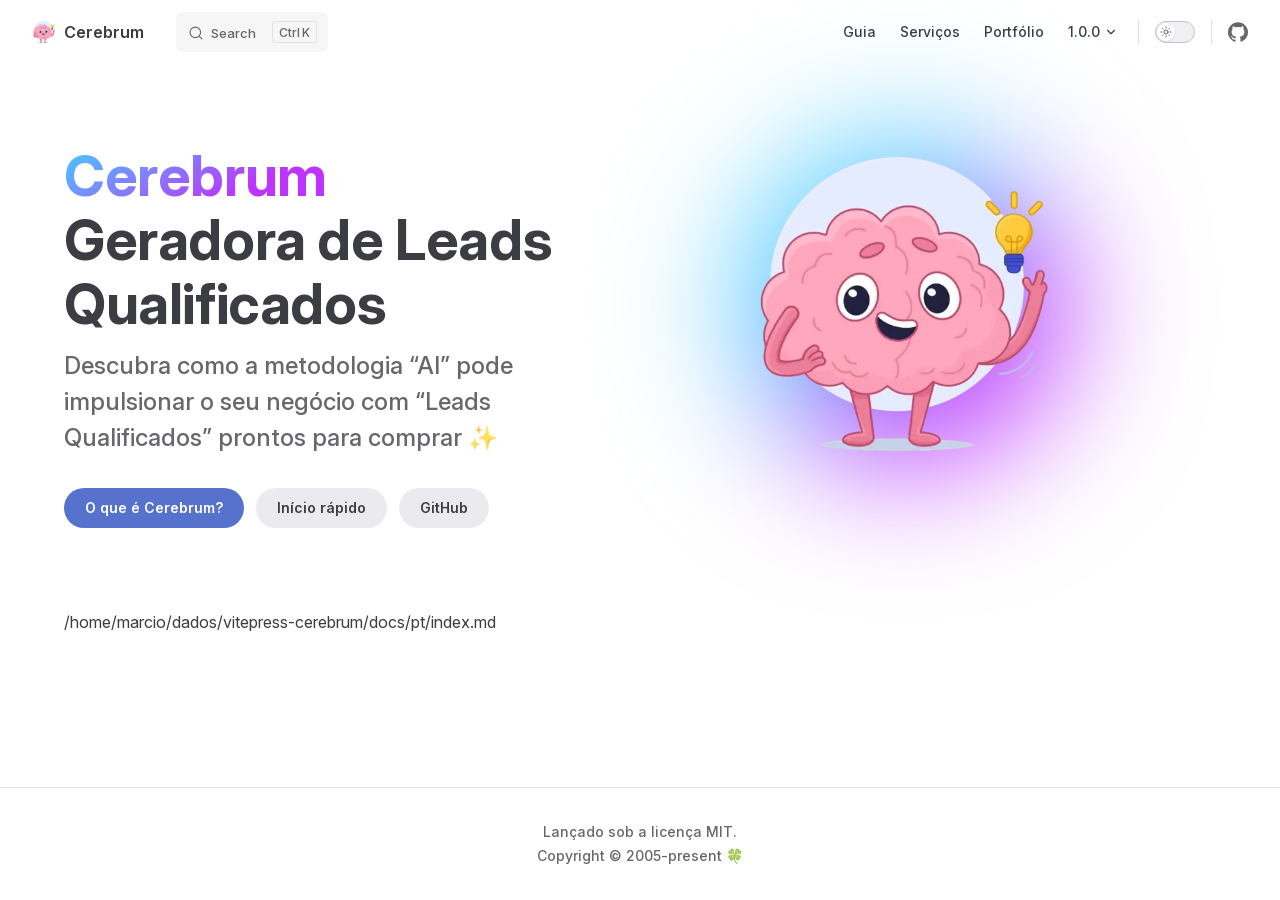
==== index.html @ 4d813483 "Deploying to gh-pages from @ mozgbrasil/vitepress-cerebrum@2b7556d1f983a4f0e392e95cc8321bf211141dba " ====
<!DOCTYPE html>
<html lang="pt-BR" dir="ltr">
  <head>
    <meta charset="utf-8">
    <meta name="viewport" content="width=device-width,initial-scale=1">
    <title>Cerebrum | Geradora de Leads Qualificados</title>
    <meta name="description" content="Descubra como a metodologia “AI” pode impulsionar o seu negócio com “Leads Qualificados” prontos para comprar ✨">
    <meta name="generator" content="VitePress v1.5.0">
    <link rel="preload stylesheet" href="/assets/style.BNK6mDYl.css" as="style">
    <link rel="preload stylesheet" href="/vp-icons.css" as="style">
    <script type="module" src="/assets/chunks/metadata.1e90bc04.js"></script>
    <script type="module" src="/assets/app.VGZ300Ly.js"></script>
    <link rel="preload" href="/assets/inter-roman-latin.Di8DUHzh.woff2" as="font" type="font/woff2" crossorigin="">
    <link rel="modulepreload" href="/assets/chunks/theme.pQyefj8a.js">
    <link rel="modulepreload" href="/assets/chunks/framework.Dz7_3PEu.js">
    <link rel="modulepreload" href="/assets/index.md.B33vQToE.lean.js">
    <link rel="icon" type="image/svg+xml" href="/logo-mini.svg">
    <link rel="icon" type="image/png" href="/logo-mini.png">
    <meta name="theme-color" content="#5f67ee">
    <meta property="og:type" content="website">
    <meta property="og:locale" content="pt_BR">
    <meta property="og:title" content="Mozg | Geradora de Leads Qualificados">
    <meta property="og:site_name" content="Cerebrum">
    <meta property="og:image" content="https://cerebrum.com.br/og.jpg">
    <meta property="og:url" content="https://cerebrum.com.br/">
    <link rel="manifest" href="/manifest.json">
    <script id="register-sw">"serviceWorker"in navigator&&navigator.serviceWorker.register("/service-worker.js").then(r=>{console.log("Service Worker registrado com sucesso:",r)}).catch(r=>{console.error("Falha ao registrar o Service Worker:",r)});</script>
    <script async src="https://www.googletagmanager.com/gtag/js?id=UA-73869264-1"></script>
    <script>window.dataLayer=window.dataLayer||[];function gtag(){dataLayer.push(arguments)}gtag("js",new Date),gtag("config","UA-73869264-1");</script>
    <script id="check-dark-mode">(()=>{const e=localStorage.getItem("vitepress-theme-appearance")||"auto",a=window.matchMedia("(prefers-color-scheme: dark)").matches;(!e||e==="auto"?a:e==="dark")&&document.documentElement.classList.add("dark")})();</script>
    <script id="check-mac-os">document.documentElement.classList.toggle("mac",/Mac|iPhone|iPod|iPad/i.test(navigator.platform));</script>
    <link rel="canonical" href="https://cerebrum.com.br/">
    <script type="application/ld+json">{
  "@context":"http://schema.org",
  "@type":"WebSite",
  "url":"https://cerebrum.com.br/",
  "inLanguage":"pt",
  "description":"Descubra como a metodologia “AI” pode impulsionar o seu negócio com “Leads Qualificados” prontos para comprar ✨",
  "name":"Cerebrum"
}</script>
  </head>
  <body>
    <div id="app"><div class="Layout" data-v-5d98c3a5><!--[--><!--]--><!--[--><span tabindex="-1" data-v-0f60ec36></span><a href="#VPContent" class="VPSkipLink visually-hidden" data-v-0f60ec36> Skip to content </a><!--]--><!----><header class="VPNav" data-v-5d98c3a5 data-v-ae24b3ad><div class="VPNavBar" data-v-ae24b3ad data-v-6aa21345><div class="wrapper" data-v-6aa21345><div class="container" data-v-6aa21345><div class="title" data-v-6aa21345><div class="VPNavBarTitle" data-v-6aa21345 data-v-1168a8e4><a class="title" href="/" data-v-1168a8e4><!--[--><!--]--><!--[--><img class="VPImage logo" src="/logo-mini.svg" width="24" height="24" alt data-v-8426fc1a><!--]--><span data-v-1168a8e4>Cerebrum</span><!--[--><!--]--></a></div></div><div class="content" data-v-6aa21345><div class="content-body" data-v-6aa21345><!--[--><!--]--><div class="VPNavBarSearch search" data-v-6aa21345><!--[--><!----><div id="local-search"><button type="button" class="DocSearch DocSearch-Button" aria-label="Search"><span class="DocSearch-Button-Container"><span class="vp-icon DocSearch-Search-Icon"></span><span class="DocSearch-Button-Placeholder">Search</span></span><span class="DocSearch-Button-Keys"><kbd class="DocSearch-Button-Key"></kbd><kbd class="DocSearch-Button-Key">K</kbd></span></button></div><!--]--></div><nav aria-labelledby="main-nav-aria-label" class="VPNavBarMenu menu" data-v-6aa21345 data-v-dc692963><span id="main-nav-aria-label" class="visually-hidden" data-v-dc692963> Main Navigation </span><!--[--><!--[--><a class="VPLink link VPNavBarMenuLink" href="/guide/what-is-cerebrum" tabindex="0" data-v-dc692963 data-v-e56f3d57><!--[--><span data-v-e56f3d57>Guia</span><!--]--></a><!--]--><!--[--><a class="VPLink link VPNavBarMenuLink" href="/reference/servicos" tabindex="0" data-v-dc692963 data-v-e56f3d57><!--[--><span data-v-e56f3d57>Serviços</span><!--]--></a><!--]--><!--[--><a class="VPLink link VPNavBarMenuLink" href="/reference/portfolio" tabindex="0" data-v-dc692963 data-v-e56f3d57><!--[--><span data-v-e56f3d57>Portfólio</span><!--]--></a><!--]--><!--[--><div class="VPFlyout VPNavBarMenuGroup" data-v-dc692963 data-v-cf11d7a2><button type="button" class="button" aria-haspopup="true" aria-expanded="false" data-v-cf11d7a2><span class="text" data-v-cf11d7a2><!----><span data-v-cf11d7a2>1.0.0</span><span class="vpi-chevron-down text-icon" data-v-cf11d7a2></span></span></button><div class="menu" data-v-cf11d7a2><div class="VPMenu" data-v-cf11d7a2 data-v-b98bc113><div class="items" data-v-b98bc113><!--[--><!--[--><div class="VPMenuLink" data-v-b98bc113 data-v-35975db6><a class="VPLink link vp-external-link-icon" href="https://github.com/CerebrumAI/vitepress-cerebrum/blob/main/CHANGELOG.md" target="_blank" rel="noreferrer" data-v-35975db6><!--[--><span data-v-35975db6>Changelog</span><!--]--></a></div><!--]--><!--[--><div class="VPMenuLink" data-v-b98bc113 data-v-35975db6><a class="VPLink link vp-external-link-icon" href="https://github.com/CerebrumAI/vitepress-cerebrum/blob/main/.github/contributing.md" target="_blank" rel="noreferrer" data-v-35975db6><!--[--><span data-v-35975db6>Contributing</span><!--]--></a></div><!--]--><!--]--></div><!--[--><!--]--></div></div></div><!--]--><!--]--></nav><!----><div class="VPNavBarAppearance appearance" data-v-6aa21345 data-v-6c893767><button class="VPSwitch VPSwitchAppearance" type="button" role="switch" title aria-checked="false" data-v-6c893767 data-v-5337faa4 data-v-1d5665e3><span class="check" data-v-1d5665e3><span class="icon" data-v-1d5665e3><!--[--><span class="vpi-sun sun" data-v-5337faa4></span><span class="vpi-moon moon" data-v-5337faa4></span><!--]--></span></span></button></div><div class="VPSocialLinks VPNavBarSocialLinks social-links" data-v-6aa21345 data-v-0394ad82 data-v-7bc22406><!--[--><a class="VPSocialLink no-icon" href="https://github.com/CerebrumAI/vitepress-cerebrum" aria-label="github" target="_blank" rel="noopener" data-v-7bc22406 data-v-bd121fe5><span class="vpi-social-github"></span></a><!--]--></div><div class="VPFlyout VPNavBarExtra extra" data-v-6aa21345 data-v-bb2aa2f0 data-v-cf11d7a2><button type="button" class="button" aria-haspopup="true" aria-expanded="false" aria-label="extra navigation" data-v-cf11d7a2><span class="vpi-more-horizontal icon" data-v-cf11d7a2></span></button><div class="menu" data-v-cf11d7a2><div class="VPMenu" data-v-cf11d7a2 data-v-b98bc113><!----><!--[--><!--[--><!----><div class="group" data-v-bb2aa2f0><div class="item appearance" data-v-bb2aa2f0><p class="label" data-v-bb2aa2f0>Appearance</p><div class="appearance-action" data-v-bb2aa2f0><button class="VPSwitch VPSwitchAppearance" type="button" role="switch" title aria-checked="false" data-v-bb2aa2f0 data-v-5337faa4 data-v-1d5665e3><span class="check" data-v-1d5665e3><span class="icon" data-v-1d5665e3><!--[--><span class="vpi-sun sun" data-v-5337faa4></span><span class="vpi-moon moon" data-v-5337faa4></span><!--]--></span></span></button></div></div></div><div class="group" data-v-bb2aa2f0><div class="item social-links" data-v-bb2aa2f0><div class="VPSocialLinks social-links-list" data-v-bb2aa2f0 data-v-7bc22406><!--[--><a class="VPSocialLink no-icon" href="https://github.com/CerebrumAI/vitepress-cerebrum" aria-label="github" target="_blank" rel="noopener" data-v-7bc22406 data-v-bd121fe5><span class="vpi-social-github"></span></a><!--]--></div></div></div><!--]--><!--]--></div></div></div><!--[--><!--]--><button type="button" class="VPNavBarHamburger hamburger" aria-label="mobile navigation" aria-expanded="false" aria-controls="VPNavScreen" data-v-6aa21345 data-v-e5dd9c1c><span class="container" data-v-e5dd9c1c><span class="top" data-v-e5dd9c1c></span><span class="middle" data-v-e5dd9c1c></span><span class="bottom" data-v-e5dd9c1c></span></span></button></div></div></div></div><div class="divider" data-v-6aa21345><div class="divider-line" data-v-6aa21345></div></div></div><!----></header><!----><!----><div class="VPContent is-home" id="VPContent" data-v-5d98c3a5 data-v-1428d186><div class="VPHome" data-v-1428d186 data-v-686f80a6><!--[--><!--]--><div class="VPHero has-image VPHomeHero" data-v-686f80a6 data-v-303bb580><div class="container" data-v-303bb580><div class="main" data-v-303bb580><!--[--><!--]--><!--[--><h1 class="name" data-v-303bb580><span class="clip" data-v-303bb580>Cerebrum</span></h1><p class="text" data-v-303bb580>Geradora de Leads Qualificados</p><p class="tagline" data-v-303bb580>Descubra como a metodologia “AI” pode impulsionar o seu negócio com “Leads Qualificados” prontos para comprar ✨</p><!--]--><!--[--><!--]--><div class="actions" data-v-303bb580><!--[--><div class="action" data-v-303bb580><a class="VPButton medium brand" href="/guide/what-is-cerebrum" data-v-303bb580 data-v-fa7799d5>O que é Cerebrum?</a></div><div class="action" data-v-303bb580><a class="VPButton medium alt" href="/guide/getting-started" data-v-303bb580 data-v-fa7799d5>Início rápido</a></div><div class="action" data-v-303bb580><a class="VPButton medium alt" href="https://github.com/CerebrumAI/vitepress-cerebrum" target="_blank" rel="noreferrer" data-v-303bb580 data-v-fa7799d5>GitHub</a></div><!--]--></div><!--[--><!--]--></div><div class="image" data-v-303bb580><div class="image-container" data-v-303bb580><div class="image-bg" data-v-303bb580></div><!--[--><!--[--><img class="VPImage image-src" src="/logo-large.webp" alt="Cerebrum" data-v-8426fc1a><!--]--><!--]--></div></div></div></div><!--[--><!--]--><!--[--><!--]--><!----><!--[--><!--]--><div class="vp-doc container" style="" data-v-686f80a6 data-v-8e2d4988><!--[--><div style="position:relative;" data-v-686f80a6><div><p>/home/marcio/dados/vitepress-cerebrum/docs/pt/index.md</p></div></div><!--]--></div></div></div><footer class="VPFooter" data-v-5d98c3a5 data-v-e315a0ad><div class="container" data-v-e315a0ad><p class="message" data-v-e315a0ad>Lançado sob a licença MIT.</p><p class="copyright" data-v-e315a0ad>Copyright © 2005-present 🍀</p></div></footer><!--[--><!--]--></div></div>
    
    
  </body>
</html>
---- assets/style.BNK6mDYl.css ----
@font-face{font-family:Inter;font-style:normal;font-weight:100 900;font-display:swap;src:url(/assets/inter-roman-cyrillic-ext.BBPuwvHQ.woff2) format("woff2");unicode-range:U+0460-052F,U+1C80-1C88,U+20B4,U+2DE0-2DFF,U+A640-A69F,U+FE2E-FE2F}@font-face{font-family:Inter;font-style:normal;font-weight:100 900;font-display:swap;src:url(/assets/inter-roman-cyrillic.C5lxZ8CY.woff2) format("woff2");unicode-range:U+0301,U+0400-045F,U+0490-0491,U+04B0-04B1,U+2116}@font-face{font-family:Inter;font-style:normal;font-weight:100 900;font-display:swap;src:url(/assets/inter-roman-greek-ext.CqjqNYQ-.woff2) format("woff2");unicode-range:U+1F00-1FFF}@font-face{font-family:Inter;font-style:normal;font-weight:100 900;font-display:swap;src:url(/assets/inter-roman-greek.BBVDIX6e.woff2) format("woff2");unicode-range:U+0370-0377,U+037A-037F,U+0384-038A,U+038C,U+038E-03A1,U+03A3-03FF}@font-face{font-family:Inter;font-style:normal;font-weight:100 900;font-display:swap;src:url(/assets/inter-roman-vietnamese.BjW4sHH5.woff2) format("woff2");unicode-range:U+0102-0103,U+0110-0111,U+0128-0129,U+0168-0169,U+01A0-01A1,U+01AF-01B0,U+0300-0301,U+0303-0304,U+0308-0309,U+0323,U+0329,U+1EA0-1EF9,U+20AB}@font-face{font-family:Inter;font-style:normal;font-weight:100 900;font-display:swap;src:url(/assets/inter-roman-latin-ext.4ZJIpNVo.woff2) format("woff2");unicode-range:U+0100-02AF,U+0304,U+0308,U+0329,U+1E00-1E9F,U+1EF2-1EFF,U+2020,U+20A0-20AB,U+20AD-20C0,U+2113,U+2C60-2C7F,U+A720-A7FF}@font-face{font-family:Inter;font-style:normal;font-weight:100 900;font-display:swap;src:url(/assets/inter-roman-latin.Di8DUHzh.woff2) format("woff2");unicode-range:U+0000-00FF,U+0131,U+0152-0153,U+02BB-02BC,U+02C6,U+02DA,U+02DC,U+0304,U+0308,U+0329,U+2000-206F,U+2074,U+20AC,U+2122,U+2191,U+2193,U+2212,U+2215,U+FEFF,U+FFFD}@font-face{font-family:Inter;font-style:italic;font-weight:100 900;font-display:swap;src:url(/assets/inter-italic-cyrillic-ext.r48I6akx.woff2) format("woff2");unicode-range:U+0460-052F,U+1C80-1C88,U+20B4,U+2DE0-2DFF,U+A640-A69F,U+FE2E-FE2F}@font-face{font-family:Inter;font-style:italic;font-weight:100 900;font-display:swap;src:url(/assets/inter-italic-cyrillic.By2_1cv3.woff2) format("woff2");unicode-range:U+0301,U+0400-045F,U+0490-0491,U+04B0-04B1,U+2116}@font-face{font-family:Inter;font-style:italic;font-weight:100 900;font-display:swap;src:url(/assets/inter-italic-greek-ext.1u6EdAuj.woff2) format("woff2");unicode-range:U+1F00-1FFF}@font-face{font-family:Inter;font-style:italic;font-weight:100 900;font-display:swap;src:url(/assets/inter-italic-greek.DJ8dCoTZ.woff2) format("woff2");unicode-range:U+0370-0377,U+037A-037F,U+0384-038A,U+038C,U+038E-03A1,U+03A3-03FF}@font-face{font-family:Inter;font-style:italic;font-weight:100 900;font-display:swap;src:url(/assets/inter-italic-vietnamese.BSbpV94h.woff2) format("woff2");unicode-range:U+0102-0103,U+0110-0111,U+0128-0129,U+0168-0169,U+01A0-01A1,U+01AF-01B0,U+0300-0301,U+0303-0304,U+0308-0309,U+0323,U+0329,U+1EA0-1EF9,U+20AB}@font-face{font-family:Inter;font-style:italic;font-weight:100 900;font-display:swap;src:url(/assets/inter-italic-latin-ext.CN1xVJS-.woff2) format("woff2");unicode-range:U+0100-02AF,U+0304,U+0308,U+0329,U+1E00-1E9F,U+1EF2-1EFF,U+2020,U+20A0-20AB,U+20AD-20C0,U+2113,U+2C60-2C7F,U+A720-A7FF}@font-face{font-family:Inter;font-style:italic;font-weight:100 900;font-display:swap;src:url(/assets/inter-italic-latin.C2AdPX0b.woff2) format("woff2");unicode-range:U+0000-00FF,U+0131,U+0152-0153,U+02BB-02BC,U+02C6,U+02DA,U+02DC,U+0304,U+0308,U+0329,U+2000-206F,U+2074,U+20AC,U+2122,U+2191,U+2193,U+2212,U+2215,U+FEFF,U+FFFD}@font-face{font-family:Punctuation SC;font-weight:400;src:local("PingFang SC Regular"),local("Noto Sans CJK SC"),local("Microsoft YaHei");unicode-range:U+201C,U+201D,U+2018,U+2019,U+2E3A,U+2014,U+2013,U+2026,U+00B7,U+007E,U+002F}@font-face{font-family:Punctuation SC;font-weight:500;src:local("PingFang SC Medium"),local("Noto Sans CJK SC"),local("Microsoft YaHei");unicode-range:U+201C,U+201D,U+2018,U+2019,U+2E3A,U+2014,U+2013,U+2026,U+00B7,U+007E,U+002F}@font-face{font-family:Punctuation SC;font-weight:600;src:local("PingFang SC Semibold"),local("Noto Sans CJK SC Bold"),local("Microsoft YaHei Bold");unicode-range:U+201C,U+201D,U+2018,U+2019,U+2E3A,U+2014,U+2013,U+2026,U+00B7,U+007E,U+002F}@font-face{font-family:Punctuation SC;font-weight:700;src:local("PingFang SC Semibold"),local("Noto Sans CJK SC Bold"),local("Microsoft YaHei Bold");unicode-range:U+201C,U+201D,U+2018,U+2019,U+2E3A,U+2014,U+2013,U+2026,U+00B7,U+007E,U+002F}:root{--vp-c-white: #ffffff;--vp-c-black: #000000;--vp-c-neutral: var(--vp-c-black);--vp-c-neutral-inverse: var(--vp-c-white)}.dark{--vp-c-neutral: var(--vp-c-white);--vp-c-neutral-inverse: var(--vp-c-black)}:root{--vp-c-gray-1: #dddde3;--vp-c-gray-2: #e4e4e9;--vp-c-gray-3: #ebebef;--vp-c-gray-soft: rgba(142, 150, 170, .14);--vp-c-indigo-1: #3451b2;--vp-c-indigo-2: #3a5ccc;--vp-c-indigo-3: #5672cd;--vp-c-indigo-soft: rgba(100, 108, 255, .14);--vp-c-purple-1: #6f42c1;--vp-c-purple-2: #7e4cc9;--vp-c-purple-3: #8e5cd9;--vp-c-purple-soft: rgba(159, 122, 234, .14);--vp-c-green-1: #18794e;--vp-c-green-2: #299764;--vp-c-green-3: #30a46c;--vp-c-green-soft: rgba(16, 185, 129, .14);--vp-c-yellow-1: #915930;--vp-c-yellow-2: #946300;--vp-c-yellow-3: #9f6a00;--vp-c-yellow-soft: rgba(234, 179, 8, .14);--vp-c-red-1: #b8272c;--vp-c-red-2: #d5393e;--vp-c-red-3: #e0575b;--vp-c-red-soft: rgba(244, 63, 94, .14);--vp-c-sponsor: #db2777}.dark{--vp-c-gray-1: #515c67;--vp-c-gray-2: #414853;--vp-c-gray-3: #32363f;--vp-c-gray-soft: rgba(101, 117, 133, .16);--vp-c-indigo-1: #a8b1ff;--vp-c-indigo-2: #5c73e7;--vp-c-indigo-3: #3e63dd;--vp-c-indigo-soft: rgba(100, 108, 255, .16);--vp-c-purple-1: #c8abfa;--vp-c-purple-2: #a879e6;--vp-c-purple-3: #8e5cd9;--vp-c-purple-soft: rgba(159, 122, 234, .16);--vp-c-green-1: #3dd68c;--vp-c-green-2: #30a46c;--vp-c-green-3: #298459;--vp-c-green-soft: rgba(16, 185, 129, .16);--vp-c-yellow-1: #f9b44e;--vp-c-yellow-2: #da8b17;--vp-c-yellow-3: #a46a0a;--vp-c-yellow-soft: rgba(234, 179, 8, .16);--vp-c-red-1: #f66f81;--vp-c-red-2: #f14158;--vp-c-red-3: #b62a3c;--vp-c-red-soft: rgba(244, 63, 94, .16)}:root{--vp-c-bg: #ffffff;--vp-c-bg-alt: #f6f6f7;--vp-c-bg-elv: #ffffff;--vp-c-bg-soft: #f6f6f7}.dark{--vp-c-bg: #1b1b1f;--vp-c-bg-alt: #161618;--vp-c-bg-elv: #202127;--vp-c-bg-soft: #202127}:root{--vp-c-border: #c2c2c4;--vp-c-divider: #e2e2e3;--vp-c-gutter: #e2e2e3}.dark{--vp-c-border: #3c3f44;--vp-c-divider: #2e2e32;--vp-c-gutter: #000000}:root{--vp-c-text-1: rgba(60, 60, 67);--vp-c-text-2: rgba(60, 60, 67, .78);--vp-c-text-3: rgba(60, 60, 67, .56)}.dark{--vp-c-text-1: rgba(255, 255, 245, .86);--vp-c-text-2: rgba(235, 235, 245, .6);--vp-c-text-3: rgba(235, 235, 245, .38)}:root{--vp-c-default-1: var(--vp-c-gray-1);--vp-c-default-2: var(--vp-c-gray-2);--vp-c-default-3: var(--vp-c-gray-3);--vp-c-default-soft: var(--vp-c-gray-soft);--vp-c-brand-1: var(--vp-c-indigo-1);--vp-c-brand-2: var(--vp-c-indigo-2);--vp-c-brand-3: var(--vp-c-indigo-3);--vp-c-brand-soft: var(--vp-c-indigo-soft);--vp-c-brand: var(--vp-c-brand-1);--vp-c-tip-1: var(--vp-c-brand-1);--vp-c-tip-2: var(--vp-c-brand-2);--vp-c-tip-3: var(--vp-c-brand-3);--vp-c-tip-soft: var(--vp-c-brand-soft);--vp-c-note-1: var(--vp-c-brand-1);--vp-c-note-2: var(--vp-c-brand-2);--vp-c-note-3: var(--vp-c-brand-3);--vp-c-note-soft: var(--vp-c-brand-soft);--vp-c-success-1: var(--vp-c-green-1);--vp-c-success-2: var(--vp-c-green-2);--vp-c-success-3: var(--vp-c-green-3);--vp-c-success-soft: var(--vp-c-green-soft);--vp-c-important-1: var(--vp-c-purple-1);--vp-c-important-2: var(--vp-c-purple-2);--vp-c-important-3: var(--vp-c-purple-3);--vp-c-important-soft: var(--vp-c-purple-soft);--vp-c-warning-1: var(--vp-c-yellow-1);--vp-c-warning-2: var(--vp-c-yellow-2);--vp-c-warning-3: var(--vp-c-yellow-3);--vp-c-warning-soft: var(--vp-c-yellow-soft);--vp-c-danger-1: var(--vp-c-red-1);--vp-c-danger-2: var(--vp-c-red-2);--vp-c-danger-3: var(--vp-c-red-3);--vp-c-danger-soft: var(--vp-c-red-soft);--vp-c-caution-1: var(--vp-c-red-1);--vp-c-caution-2: var(--vp-c-red-2);--vp-c-caution-3: var(--vp-c-red-3);--vp-c-caution-soft: var(--vp-c-red-soft)}:root{--vp-font-family-base: "Inter", ui-sans-serif, system-ui, sans-serif, "Apple Color Emoji", "Segoe UI Emoji", "Segoe UI Symbol", "Noto Color Emoji";--vp-font-family-mono: ui-monospace, "Menlo", "Monaco", "Consolas", "Liberation Mono", "Courier New", monospace;font-optical-sizing:auto}:root:where(:lang(zh)){--vp-font-family-base: "Punctuation SC", "Inter", ui-sans-serif, system-ui, sans-serif, "Apple Color Emoji", "Segoe UI Emoji", "Segoe UI Symbol", "Noto Color Emoji"}:root{--vp-shadow-1: 0 1px 2px rgba(0, 0, 0, .04), 0 1px 2px rgba(0, 0, 0, .06);--vp-shadow-2: 0 3px 12px rgba(0, 0, 0, .07), 0 1px 4px rgba(0, 0, 0, .07);--vp-shadow-3: 0 12px 32px rgba(0, 0, 0, .1), 0 2px 6px rgba(0, 0, 0, .08);--vp-shadow-4: 0 14px 44px rgba(0, 0, 0, .12), 0 3px 9px rgba(0, 0, 0, .12);--vp-shadow-5: 0 18px 56px rgba(0, 0, 0, .16), 0 4px 12px rgba(0, 0, 0, .16)}:root{--vp-z-index-footer: 10;--vp-z-index-local-nav: 20;--vp-z-index-nav: 30;--vp-z-index-layout-top: 40;--vp-z-index-backdrop: 50;--vp-z-index-sidebar: 60}@media (min-width: 960px){:root{--vp-z-index-sidebar: 25}}:root{--vp-layout-max-width: 1440px}:root{--vp-header-anchor-symbol: "#"}:root{--vp-code-line-height: 1.7;--vp-code-font-size: .875em;--vp-code-color: var(--vp-c-brand-1);--vp-code-link-color: var(--vp-c-brand-1);--vp-code-link-hover-color: var(--vp-c-brand-2);--vp-code-bg: var(--vp-c-default-soft);--vp-code-block-color: var(--vp-c-text-2);--vp-code-block-bg: var(--vp-c-bg-alt);--vp-code-block-divider-color: var(--vp-c-gutter);--vp-code-lang-color: var(--vp-c-text-3);--vp-code-line-highlight-color: var(--vp-c-default-soft);--vp-code-line-number-color: var(--vp-c-text-3);--vp-code-line-diff-add-color: var(--vp-c-success-soft);--vp-code-line-diff-add-symbol-color: var(--vp-c-success-1);--vp-code-line-diff-remove-color: var(--vp-c-danger-soft);--vp-code-line-diff-remove-symbol-color: var(--vp-c-danger-1);--vp-code-line-warning-color: var(--vp-c-warning-soft);--vp-code-line-error-color: var(--vp-c-danger-soft);--vp-code-copy-code-border-color: var(--vp-c-divider);--vp-code-copy-code-bg: var(--vp-c-bg-soft);--vp-code-copy-code-hover-border-color: var(--vp-c-divider);--vp-code-copy-code-hover-bg: var(--vp-c-bg);--vp-code-copy-code-active-text: var(--vp-c-text-2);--vp-code-copy-copied-text-content: "Copied";--vp-code-tab-divider: var(--vp-code-block-divider-color);--vp-code-tab-text-color: var(--vp-c-text-2);--vp-code-tab-bg: var(--vp-code-block-bg);--vp-code-tab-hover-text-color: var(--vp-c-text-1);--vp-code-tab-active-text-color: var(--vp-c-text-1);--vp-code-tab-active-bar-color: var(--vp-c-brand-1)}:root{--vp-button-brand-border: transparent;--vp-button-brand-text: var(--vp-c-white);--vp-button-brand-bg: var(--vp-c-brand-3);--vp-button-brand-hover-border: transparent;--vp-button-brand-hover-text: var(--vp-c-white);--vp-button-brand-hover-bg: var(--vp-c-brand-2);--vp-button-brand-active-border: transparent;--vp-button-brand-active-text: var(--vp-c-white);--vp-button-brand-active-bg: var(--vp-c-brand-1);--vp-button-alt-border: transparent;--vp-button-alt-text: var(--vp-c-text-1);--vp-button-alt-bg: var(--vp-c-default-3);--vp-button-alt-hover-border: transparent;--vp-button-alt-hover-text: var(--vp-c-text-1);--vp-button-alt-hover-bg: var(--vp-c-default-2);--vp-button-alt-active-border: transparent;--vp-button-alt-active-text: var(--vp-c-text-1);--vp-button-alt-active-bg: var(--vp-c-default-1);--vp-button-sponsor-border: var(--vp-c-text-2);--vp-button-sponsor-text: var(--vp-c-text-2);--vp-button-sponsor-bg: transparent;--vp-button-sponsor-hover-border: var(--vp-c-sponsor);--vp-button-sponsor-hover-text: var(--vp-c-sponsor);--vp-button-sponsor-hover-bg: transparent;--vp-button-sponsor-active-border: var(--vp-c-sponsor);--vp-button-sponsor-active-text: var(--vp-c-sponsor);--vp-button-sponsor-active-bg: transparent}:root{--vp-custom-block-font-size: 14px;--vp-custom-block-code-font-size: 13px;--vp-custom-block-info-border: transparent;--vp-custom-block-info-text: var(--vp-c-text-1);--vp-custom-block-info-bg: var(--vp-c-default-soft);--vp-custom-block-info-code-bg: var(--vp-c-default-soft);--vp-custom-block-note-border: transparent;--vp-custom-block-note-text: var(--vp-c-text-1);--vp-custom-block-note-bg: var(--vp-c-default-soft);--vp-custom-block-note-code-bg: var(--vp-c-default-soft);--vp-custom-block-tip-border: transparent;--vp-custom-block-tip-text: var(--vp-c-text-1);--vp-custom-block-tip-bg: var(--vp-c-tip-soft);--vp-custom-block-tip-code-bg: var(--vp-c-tip-soft);--vp-custom-block-important-border: transparent;--vp-custom-block-important-text: var(--vp-c-text-1);--vp-custom-block-important-bg: var(--vp-c-important-soft);--vp-custom-block-important-code-bg: var(--vp-c-important-soft);--vp-custom-block-warning-border: transparent;--vp-custom-block-warning-text: var(--vp-c-text-1);--vp-custom-block-warning-bg: var(--vp-c-warning-soft);--vp-custom-block-warning-code-bg: var(--vp-c-warning-soft);--vp-custom-block-danger-border: transparent;--vp-custom-block-danger-text: var(--vp-c-text-1);--vp-custom-block-danger-bg: var(--vp-c-danger-soft);--vp-custom-block-danger-code-bg: var(--vp-c-danger-soft);--vp-custom-block-caution-border: transparent;--vp-custom-block-caution-text: var(--vp-c-text-1);--vp-custom-block-caution-bg: var(--vp-c-caution-soft);--vp-custom-block-caution-code-bg: var(--vp-c-caution-soft);--vp-custom-block-details-border: var(--vp-custom-block-info-border);--vp-custom-block-details-text: var(--vp-custom-block-info-text);--vp-custom-block-details-bg: var(--vp-custom-block-info-bg);--vp-custom-block-details-code-bg: var(--vp-custom-block-info-code-bg)}:root{--vp-input-border-color: var(--vp-c-border);--vp-input-bg-color: var(--vp-c-bg-alt);--vp-input-switch-bg-color: var(--vp-c-default-soft)}:root{--vp-nav-height: 64px;--vp-nav-bg-color: var(--vp-c-bg);--vp-nav-screen-bg-color: var(--vp-c-bg);--vp-nav-logo-height: 24px}.hide-nav{--vp-nav-height: 0px}.hide-nav .VPSidebar{--vp-nav-height: 22px}:root{--vp-local-nav-bg-color: var(--vp-c-bg)}:root{--vp-sidebar-width: 272px;--vp-sidebar-bg-color: var(--vp-c-bg-alt)}:root{--vp-backdrop-bg-color: rgba(0, 0, 0, .6)}:root{--vp-home-hero-name-color: var(--vp-c-brand-1);--vp-home-hero-name-background: transparent;--vp-home-hero-image-background-image: none;--vp-home-hero-image-filter: none}:root{--vp-badge-info-border: transparent;--vp-badge-info-text: var(--vp-c-text-2);--vp-badge-info-bg: var(--vp-c-default-soft);--vp-badge-tip-border: transparent;--vp-badge-tip-text: var(--vp-c-tip-1);--vp-badge-tip-bg: var(--vp-c-tip-soft);--vp-badge-warning-border: transparent;--vp-badge-warning-text: var(--vp-c-warning-1);--vp-badge-warning-bg: var(--vp-c-warning-soft);--vp-badge-danger-border: transparent;--vp-badge-danger-text: var(--vp-c-danger-1);--vp-badge-danger-bg: var(--vp-c-danger-soft)}:root{--vp-carbon-ads-text-color: var(--vp-c-text-1);--vp-carbon-ads-poweredby-color: var(--vp-c-text-2);--vp-carbon-ads-bg-color: var(--vp-c-bg-soft);--vp-carbon-ads-hover-text-color: var(--vp-c-brand-1);--vp-carbon-ads-hover-poweredby-color: var(--vp-c-text-1)}:root{--vp-local-search-bg: var(--vp-c-bg);--vp-local-search-result-bg: var(--vp-c-bg);--vp-local-search-result-border: var(--vp-c-divider);--vp-local-search-result-selected-bg: var(--vp-c-bg);--vp-local-search-result-selected-border: var(--vp-c-brand-1);--vp-local-search-highlight-bg: var(--vp-c-brand-1);--vp-local-search-highlight-text: var(--vp-c-neutral-inverse)}@media (prefers-reduced-motion: reduce){*,:before,:after{animation-delay:-1ms!important;animation-duration:1ms!important;animation-iteration-count:1!important;background-attachment:initial!important;scroll-behavior:auto!important;transition-duration:0s!important;transition-delay:0s!important}}*,:before,:after{box-sizing:border-box}html{line-height:1.4;font-size:16px;-webkit-text-size-adjust:100%}html.dark{color-scheme:dark}body{margin:0;width:100%;min-width:320px;min-height:100vh;line-height:24px;font-family:var(--vp-font-family-base);font-size:16px;font-weight:400;color:var(--vp-c-text-1);background-color:var(--vp-c-bg);font-synthesis:style;text-rendering:optimizeLegibility;-webkit-font-smoothing:antialiased;-moz-osx-font-smoothing:grayscale}main{display:block}h1,h2,h3,h4,h5,h6{margin:0;line-height:24px;font-size:16px;font-weight:400}p{margin:0}strong,b{font-weight:600}a,area,button,[role=button],input,label,select,summary,textarea{touch-action:manipulation}a{color:inherit;text-decoration:inherit}ol,ul{list-style:none;margin:0;padding:0}blockquote{margin:0}pre,code,kbd,samp{font-family:var(--vp-font-family-mono)}img,svg,video,canvas,audio,iframe,embed,object{display:block}figure{margin:0}img,video{max-width:100%;height:auto}button,input,optgroup,select,textarea{border:0;padding:0;line-height:inherit;color:inherit}button{padding:0;font-family:inherit;background-color:transparent;background-image:none}button:enabled,[role=button]:enabled{cursor:pointer}button:focus,button:focus-visible{outline:1px dotted;outline:4px auto -webkit-focus-ring-color}button:focus:not(:focus-visible){outline:none!important}input:focus,textarea:focus,select:focus{outline:none}table{border-collapse:collapse}input{background-color:transparent}input:-ms-input-placeholder,textarea:-ms-input-placeholder{color:var(--vp-c-text-3)}input::-ms-input-placeholder,textarea::-ms-input-placeholder{color:var(--vp-c-text-3)}input::placeholder,textarea::placeholder{color:var(--vp-c-text-3)}input::-webkit-outer-spin-button,input::-webkit-inner-spin-button{-webkit-appearance:none;margin:0}input[type=number]{-moz-appearance:textfield}textarea{resize:vertical}select{-webkit-appearance:none}fieldset{margin:0;padding:0}h1,h2,h3,h4,h5,h6,li,p{overflow-wrap:break-word}vite-error-overlay{z-index:9999}mjx-container{overflow-x:auto}mjx-container>svg{display:inline-block;margin:auto}[class^=vpi-],[class*=" vpi-"],.vp-icon{width:1em;height:1em}[class^=vpi-].bg,[class*=" vpi-"].bg,.vp-icon.bg{background-size:100% 100%;background-color:transparent}[class^=vpi-]:not(.bg),[class*=" vpi-"]:not(.bg),.vp-icon:not(.bg){-webkit-mask:var(--icon) no-repeat;mask:var(--icon) no-repeat;-webkit-mask-size:100% 100%;mask-size:100% 100%;background-color:currentColor;color:inherit}.vpi-align-left{--icon: url("data:image/svg+xml,%3Csvg xmlns='http://www.w3.org/2000/svg' fill='none' stroke='currentColor' stroke-linecap='round' stroke-linejoin='round' stroke-width='2' viewBox='0 0 24 24'%3E%3Cpath d='M21 6H3M15 12H3M17 18H3'/%3E%3C/svg%3E")}.vpi-arrow-right,.vpi-arrow-down,.vpi-arrow-left,.vpi-arrow-up{--icon: url("data:image/svg+xml,%3Csvg xmlns='http://www.w3.org/2000/svg' fill='none' stroke='currentColor' stroke-linecap='round' stroke-linejoin='round' stroke-width='2' viewBox='0 0 24 24'%3E%3Cpath d='M5 12h14M12 5l7 7-7 7'/%3E%3C/svg%3E")}.vpi-chevron-right,.vpi-chevron-down,.vpi-chevron-left,.vpi-chevron-up{--icon: url("data:image/svg+xml,%3Csvg xmlns='http://www.w3.org/2000/svg' fill='none' stroke='currentColor' stroke-linecap='round' stroke-linejoin='round' stroke-width='2' viewBox='0 0 24 24'%3E%3Cpath d='m9 18 6-6-6-6'/%3E%3C/svg%3E")}.vpi-chevron-down,.vpi-arrow-down{transform:rotate(90deg)}.vpi-chevron-left,.vpi-arrow-left{transform:rotate(180deg)}.vpi-chevron-up,.vpi-arrow-up{transform:rotate(-90deg)}.vpi-square-pen{--icon: url("data:image/svg+xml,%3Csvg xmlns='http://www.w3.org/2000/svg' fill='none' stroke='currentColor' stroke-linecap='round' stroke-linejoin='round' stroke-width='2' viewBox='0 0 24 24'%3E%3Cpath d='M12 3H5a2 2 0 0 0-2 2v14a2 2 0 0 0 2 2h14a2 2 0 0 0 2-2v-7'/%3E%3Cpath d='M18.375 2.625a2.121 2.121 0 1 1 3 3L12 15l-4 1 1-4Z'/%3E%3C/svg%3E")}.vpi-plus{--icon: url("data:image/svg+xml,%3Csvg xmlns='http://www.w3.org/2000/svg' fill='none' stroke='currentColor' stroke-linecap='round' stroke-linejoin='round' stroke-width='2' viewBox='0 0 24 24'%3E%3Cpath d='M5 12h14M12 5v14'/%3E%3C/svg%3E")}.vpi-sun{--icon: url("data:image/svg+xml,%3Csvg xmlns='http://www.w3.org/2000/svg' fill='none' stroke='currentColor' stroke-linecap='round' stroke-linejoin='round' stroke-width='2' viewBox='0 0 24 24'%3E%3Ccircle cx='12' cy='12' r='4'/%3E%3Cpath d='M12 2v2M12 20v2M4.93 4.93l1.41 1.41M17.66 17.66l1.41 1.41M2 12h2M20 12h2M6.34 17.66l-1.41 1.41M19.07 4.93l-1.41 1.41'/%3E%3C/svg%3E")}.vpi-moon{--icon: url("data:image/svg+xml,%3Csvg xmlns='http://www.w3.org/2000/svg' fill='none' stroke='currentColor' stroke-linecap='round' stroke-linejoin='round' stroke-width='2' viewBox='0 0 24 24'%3E%3Cpath d='M12 3a6 6 0 0 0 9 9 9 9 0 1 1-9-9Z'/%3E%3C/svg%3E")}.vpi-more-horizontal{--icon: url("data:image/svg+xml,%3Csvg xmlns='http://www.w3.org/2000/svg' fill='none' stroke='currentColor' stroke-linecap='round' stroke-linejoin='round' stroke-width='2' viewBox='0 0 24 24'%3E%3Ccircle cx='12' cy='12' r='1'/%3E%3Ccircle cx='19' cy='12' r='1'/%3E%3Ccircle cx='5' cy='12' r='1'/%3E%3C/svg%3E")}.vpi-languages{--icon: url("data:image/svg+xml,%3Csvg xmlns='http://www.w3.org/2000/svg' fill='none' stroke='currentColor' stroke-linecap='round' stroke-linejoin='round' stroke-width='2' viewBox='0 0 24 24'%3E%3Cpath d='m5 8 6 6M4 14l6-6 2-3M2 5h12M7 2h1M22 22l-5-10-5 10M14 18h6'/%3E%3C/svg%3E")}.vpi-heart{--icon: url("data:image/svg+xml,%3Csvg xmlns='http://www.w3.org/2000/svg' fill='none' stroke='currentColor' stroke-linecap='round' stroke-linejoin='round' stroke-width='2' viewBox='0 0 24 24'%3E%3Cpath d='M19 14c1.49-1.46 3-3.21 3-5.5A5.5 5.5 0 0 0 16.5 3c-1.76 0-3 .5-4.5 2-1.5-1.5-2.74-2-4.5-2A5.5 5.5 0 0 0 2 8.5c0 2.3 1.5 4.05 3 5.5l7 7Z'/%3E%3C/svg%3E")}.vpi-search{--icon: url("data:image/svg+xml,%3Csvg xmlns='http://www.w3.org/2000/svg' fill='none' stroke='currentColor' stroke-linecap='round' stroke-linejoin='round' stroke-width='2' viewBox='0 0 24 24'%3E%3Ccircle cx='11' cy='11' r='8'/%3E%3Cpath d='m21 21-4.3-4.3'/%3E%3C/svg%3E")}.vpi-layout-list{--icon: url("data:image/svg+xml,%3Csvg xmlns='http://www.w3.org/2000/svg' fill='none' stroke='currentColor' stroke-linecap='round' stroke-linejoin='round' stroke-width='2' viewBox='0 0 24 24'%3E%3Crect width='7' height='7' x='3' y='3' rx='1'/%3E%3Crect width='7' height='7' x='3' y='14' rx='1'/%3E%3Cpath d='M14 4h7M14 9h7M14 15h7M14 20h7'/%3E%3C/svg%3E")}.vpi-delete{--icon: url("data:image/svg+xml,%3Csvg xmlns='http://www.w3.org/2000/svg' fill='none' stroke='currentColor' stroke-linecap='round' stroke-linejoin='round' stroke-width='2' viewBox='0 0 24 24'%3E%3Cpath d='M20 5H9l-7 7 7 7h11a2 2 0 0 0 2-2V7a2 2 0 0 0-2-2ZM18 9l-6 6M12 9l6 6'/%3E%3C/svg%3E")}.vpi-corner-down-left{--icon: url("data:image/svg+xml,%3Csvg xmlns='http://www.w3.org/2000/svg' fill='none' stroke='currentColor' stroke-linecap='round' stroke-linejoin='round' stroke-width='2' viewBox='0 0 24 24'%3E%3Cpath d='m9 10-5 5 5 5'/%3E%3Cpath d='M20 4v7a4 4 0 0 1-4 4H4'/%3E%3C/svg%3E")}:root{--vp-icon-copy: url("data:image/svg+xml,%3Csvg xmlns='http://www.w3.org/2000/svg' fill='none' stroke='rgba(128,128,128,1)' stroke-linecap='round' stroke-linejoin='round' stroke-width='2' viewBox='0 0 24 24'%3E%3Crect width='8' height='4' x='8' y='2' rx='1' ry='1'/%3E%3Cpath d='M16 4h2a2 2 0 0 1 2 2v14a2 2 0 0 1-2 2H6a2 2 0 0 1-2-2V6a2 2 0 0 1 2-2h2'/%3E%3C/svg%3E");--vp-icon-copied: url("data:image/svg+xml,%3Csvg xmlns='http://www.w3.org/2000/svg' fill='none' stroke='rgba(128,128,128,1)' stroke-linecap='round' stroke-linejoin='round' stroke-width='2' viewBox='0 0 24 24'%3E%3Crect width='8' height='4' x='8' y='2' rx='1' ry='1'/%3E%3Cpath d='M16 4h2a2 2 0 0 1 2 2v14a2 2 0 0 1-2 2H6a2 2 0 0 1-2-2V6a2 2 0 0 1 2-2h2'/%3E%3Cpath d='m9 14 2 2 4-4'/%3E%3C/svg%3E")}.visually-hidden{position:absolute;width:1px;height:1px;white-space:nowrap;clip:rect(0 0 0 0);clip-path:inset(50%);overflow:hidden}.custom-block{border:1px solid transparent;border-radius:8px;padding:16px 16px 8px;line-height:24px;font-size:var(--vp-custom-block-font-size);color:var(--vp-c-text-2)}.custom-block.info{border-color:var(--vp-custom-block-info-border);color:var(--vp-custom-block-info-text);background-color:var(--vp-custom-block-info-bg)}.custom-block.info a,.custom-block.info code{color:var(--vp-c-brand-1)}.custom-block.info a:hover,.custom-block.info a:hover>code{color:var(--vp-c-brand-2)}.custom-block.info code{background-color:var(--vp-custom-block-info-code-bg)}.custom-block.note{border-color:var(--vp-custom-block-note-border);color:var(--vp-custom-block-note-text);background-color:var(--vp-custom-block-note-bg)}.custom-block.note a,.custom-block.note code{color:var(--vp-c-brand-1)}.custom-block.note a:hover,.custom-block.note a:hover>code{color:var(--vp-c-brand-2)}.custom-block.note code{background-color:var(--vp-custom-block-note-code-bg)}.custom-block.tip{border-color:var(--vp-custom-block-tip-border);color:var(--vp-custom-block-tip-text);background-color:var(--vp-custom-block-tip-bg)}.custom-block.tip a,.custom-block.tip code{color:var(--vp-c-tip-1)}.custom-block.tip a:hover,.custom-block.tip a:hover>code{color:var(--vp-c-tip-2)}.custom-block.tip code{background-color:var(--vp-custom-block-tip-code-bg)}.custom-block.important{border-color:var(--vp-custom-block-important-border);color:var(--vp-custom-block-important-text);background-color:var(--vp-custom-block-important-bg)}.custom-block.important a,.custom-block.important code{color:var(--vp-c-important-1)}.custom-block.important a:hover,.custom-block.important a:hover>code{color:var(--vp-c-important-2)}.custom-block.important code{background-color:var(--vp-custom-block-important-code-bg)}.custom-block.warning{border-color:var(--vp-custom-block-warning-border);color:var(--vp-custom-block-warning-text);background-color:var(--vp-custom-block-warning-bg)}.custom-block.warning a,.custom-block.warning code{color:var(--vp-c-warning-1)}.custom-block.warning a:hover,.custom-block.warning a:hover>code{color:var(--vp-c-warning-2)}.custom-block.warning code{background-color:var(--vp-custom-block-warning-code-bg)}.custom-block.danger{border-color:var(--vp-custom-block-danger-border);color:var(--vp-custom-block-danger-text);background-color:var(--vp-custom-block-danger-bg)}.custom-block.danger a,.custom-block.danger code{color:var(--vp-c-danger-1)}.custom-block.danger a:hover,.custom-block.danger a:hover>code{color:var(--vp-c-danger-2)}.custom-block.danger code{background-color:var(--vp-custom-block-danger-code-bg)}.custom-block.caution{border-color:var(--vp-custom-block-caution-border);color:var(--vp-custom-block-caution-text);background-color:var(--vp-custom-block-caution-bg)}.custom-block.caution a,.custom-block.caution code{color:var(--vp-c-caution-1)}.custom-block.caution a:hover,.custom-block.caution a:hover>code{color:var(--vp-c-caution-2)}.custom-block.caution code{background-color:var(--vp-custom-block-caution-code-bg)}.custom-block.details{border-color:var(--vp-custom-block-details-border);color:var(--vp-custom-block-details-text);background-color:var(--vp-custom-block-details-bg)}.custom-block.details a{color:var(--vp-c-brand-1)}.custom-block.details a:hover,.custom-block.details a:hover>code{color:var(--vp-c-brand-2)}.custom-block.details code{background-color:var(--vp-custom-block-details-code-bg)}.custom-block-title{font-weight:600}.custom-block p+p{margin:8px 0}.custom-block.details summary{margin:0 0 8px;font-weight:700;cursor:pointer;-webkit-user-select:none;user-select:none}.custom-block.details summary+p{margin:8px 0}.custom-block a{color:inherit;font-weight:600;text-decoration:underline;text-underline-offset:2px;transition:opacity .25s}.custom-block a:hover{opacity:.75}.custom-block code{font-size:var(--vp-custom-block-code-font-size)}.custom-block.custom-block th,.custom-block.custom-block blockquote>p{font-size:var(--vp-custom-block-font-size);color:inherit}.dark .vp-code span{color:var(--shiki-dark, inherit)}html:not(.dark) .vp-code span{color:var(--shiki-light, inherit)}.vp-code-group{margin-top:16px}.vp-code-group .tabs{position:relative;display:flex;margin-right:-24px;margin-left:-24px;padding:0 12px;background-color:var(--vp-code-tab-bg);overflow-x:auto;overflow-y:hidden;box-shadow:inset 0 -1px var(--vp-code-tab-divider)}@media (min-width: 640px){.vp-code-group .tabs{margin-right:0;margin-left:0;border-radius:8px 8px 0 0}}.vp-code-group .tabs input{position:fixed;opacity:0;pointer-events:none}.vp-code-group .tabs label{position:relative;display:inline-block;border-bottom:1px solid transparent;padding:0 12px;line-height:48px;font-size:14px;font-weight:500;color:var(--vp-code-tab-text-color);white-space:nowrap;cursor:pointer;transition:color .25s}.vp-code-group .tabs label:after{position:absolute;right:8px;bottom:-1px;left:8px;z-index:1;height:2px;border-radius:2px;content:"";background-color:transparent;transition:background-color .25s}.vp-code-group label:hover{color:var(--vp-code-tab-hover-text-color)}.vp-code-group input:checked+label{color:var(--vp-code-tab-active-text-color)}.vp-code-group input:checked+label:after{background-color:var(--vp-code-tab-active-bar-color)}.vp-code-group div[class*=language-],.vp-block{display:none;margin-top:0!important;border-top-left-radius:0!important;border-top-right-radius:0!important}.vp-code-group div[class*=language-].active,.vp-block.active{display:block}.vp-block{padding:20px 24px}.vp-doc h1,.vp-doc h2,.vp-doc h3,.vp-doc h4,.vp-doc h5,.vp-doc h6{position:relative;font-weight:600;outline:none}.vp-doc h1{letter-spacing:-.02em;line-height:40px;font-size:28px}.vp-doc h2{margin:48px 0 16px;border-top:1px solid var(--vp-c-divider);padding-top:24px;letter-spacing:-.02em;line-height:32px;font-size:24px}.vp-doc h3{margin:32px 0 0;letter-spacing:-.01em;line-height:28px;font-size:20px}.vp-doc h4{margin:24px 0 0;letter-spacing:-.01em;line-height:24px;font-size:18px}.vp-doc .header-anchor{position:absolute;top:0;left:0;margin-left:-.87em;font-weight:500;-webkit-user-select:none;user-select:none;opacity:0;text-decoration:none;transition:color .25s,opacity .25s}.vp-doc .header-anchor:before{content:var(--vp-header-anchor-symbol)}.vp-doc h1:hover .header-anchor,.vp-doc h1 .header-anchor:focus,.vp-doc h2:hover .header-anchor,.vp-doc h2 .header-anchor:focus,.vp-doc h3:hover .header-anchor,.vp-doc h3 .header-anchor:focus,.vp-doc h4:hover .header-anchor,.vp-doc h4 .header-anchor:focus,.vp-doc h5:hover .header-anchor,.vp-doc h5 .header-anchor:focus,.vp-doc h6:hover .header-anchor,.vp-doc h6 .header-anchor:focus{opacity:1}@media (min-width: 768px){.vp-doc h1{letter-spacing:-.02em;line-height:40px;font-size:32px}}.vp-doc h2 .header-anchor{top:24px}.vp-doc p,.vp-doc summary{margin:16px 0}.vp-doc p{line-height:28px}.vp-doc blockquote{margin:16px 0;border-left:2px solid var(--vp-c-divider);padding-left:16px;transition:border-color .5s;color:var(--vp-c-text-2)}.vp-doc blockquote>p{margin:0;font-size:16px;transition:color .5s}.vp-doc a{font-weight:500;color:var(--vp-c-brand-1);text-decoration:underline;text-underline-offset:2px;transition:color .25s,opacity .25s}.vp-doc a:hover{color:var(--vp-c-brand-2)}.vp-doc strong{font-weight:600}.vp-doc ul,.vp-doc ol{padding-left:1.25rem;margin:16px 0}.vp-doc ul{list-style:disc}.vp-doc ol{list-style:decimal}.vp-doc li+li{margin-top:8px}.vp-doc li>ol,.vp-doc li>ul{margin:8px 0 0}.vp-doc table{display:block;border-collapse:collapse;margin:20px 0;overflow-x:auto}.vp-doc tr{background-color:var(--vp-c-bg);border-top:1px solid var(--vp-c-divider);transition:background-color .5s}.vp-doc tr:nth-child(2n){background-color:var(--vp-c-bg-soft)}.vp-doc th,.vp-doc td{border:1px solid var(--vp-c-divider);padding:8px 16px}.vp-doc th{text-align:left;font-size:14px;font-weight:600;color:var(--vp-c-text-2);background-color:var(--vp-c-bg-soft)}.vp-doc td{font-size:14px}.vp-doc hr{margin:16px 0;border:none;border-top:1px solid var(--vp-c-divider)}.vp-doc .custom-block{margin:16px 0}.vp-doc .custom-block p{margin:8px 0;line-height:24px}.vp-doc .custom-block p:first-child{margin:0}.vp-doc .custom-block div[class*=language-]{margin:8px 0;border-radius:8px}.vp-doc .custom-block div[class*=language-] code{font-weight:400;background-color:transparent}.vp-doc .custom-block .vp-code-group .tabs{margin:0;border-radius:8px 8px 0 0}.vp-doc :not(pre,h1,h2,h3,h4,h5,h6)>code{font-size:var(--vp-code-font-size);color:var(--vp-code-color)}.vp-doc :not(pre)>code{border-radius:4px;padding:3px 6px;background-color:var(--vp-code-bg);transition:color .25s,background-color .5s}.vp-doc a>code{color:var(--vp-code-link-color)}.vp-doc a:hover>code{color:var(--vp-code-link-hover-color)}.vp-doc h1>code,.vp-doc h2>code,.vp-doc h3>code,.vp-doc h4>code{font-size:.9em}.vp-doc div[class*=language-],.vp-block{position:relative;margin:16px -24px;background-color:var(--vp-code-block-bg);overflow-x:auto;transition:background-color .5s}@media (min-width: 640px){.vp-doc div[class*=language-],.vp-block{border-radius:8px;margin:16px 0}}@media (max-width: 639px){.vp-doc li div[class*=language-]{border-radius:8px 0 0 8px}}.vp-doc div[class*=language-]+div[class*=language-],.vp-doc div[class$=-api]+div[class*=language-],.vp-doc div[class*=language-]+div[class$=-api]>div[class*=language-]{margin-top:-8px}.vp-doc [class*=language-] pre,.vp-doc [class*=language-] code{direction:ltr;text-align:left;white-space:pre;word-spacing:normal;word-break:normal;word-wrap:normal;-moz-tab-size:4;-o-tab-size:4;tab-size:4;-webkit-hyphens:none;-moz-hyphens:none;-ms-hyphens:none;hyphens:none}.vp-doc [class*=language-] pre{position:relative;z-index:1;margin:0;padding:20px 0;background:transparent;overflow-x:auto}.vp-doc [class*=language-] code{display:block;padding:0 24px;width:fit-content;min-width:100%;line-height:var(--vp-code-line-height);font-size:var(--vp-code-font-size);color:var(--vp-code-block-color);transition:color .5s}.vp-doc [class*=language-] code .highlighted{background-color:var(--vp-code-line-highlight-color);transition:background-color .5s;margin:0 -24px;padding:0 24px;width:calc(100% + 48px);display:inline-block}.vp-doc [class*=language-] code .highlighted.error{background-color:var(--vp-code-line-error-color)}.vp-doc [class*=language-] code .highlighted.warning{background-color:var(--vp-code-line-warning-color)}.vp-doc [class*=language-] code .diff{transition:background-color .5s;margin:0 -24px;padding:0 24px;width:calc(100% + 48px);display:inline-block}.vp-doc [class*=language-] code .diff:before{position:absolute;left:10px}.vp-doc [class*=language-] .has-focused-lines .line:not(.has-focus){filter:blur(.095rem);opacity:.4;transition:filter .35s,opacity .35s}.vp-doc [class*=language-] .has-focused-lines .line:not(.has-focus){opacity:.7;transition:filter .35s,opacity .35s}.vp-doc [class*=language-]:hover .has-focused-lines .line:not(.has-focus){filter:blur(0);opacity:1}.vp-doc [class*=language-] code .diff.remove{background-color:var(--vp-code-line-diff-remove-color);opacity:.7}.vp-doc [class*=language-] code .diff.remove:before{content:"-";color:var(--vp-code-line-diff-remove-symbol-color)}.vp-doc [class*=language-] code .diff.add{background-color:var(--vp-code-line-diff-add-color)}.vp-doc [class*=language-] code .diff.add:before{content:"+";color:var(--vp-code-line-diff-add-symbol-color)}.vp-doc div[class*=language-].line-numbers-mode{padding-left:32px}.vp-doc .line-numbers-wrapper{position:absolute;top:0;bottom:0;left:0;z-index:3;border-right:1px solid var(--vp-code-block-divider-color);padding-top:20px;width:32px;text-align:center;font-family:var(--vp-font-family-mono);line-height:var(--vp-code-line-height);font-size:var(--vp-code-font-size);color:var(--vp-code-line-number-color);transition:border-color .5s,color .5s}.vp-doc [class*=language-]>button.copy{direction:ltr;position:absolute;top:12px;right:12px;z-index:3;border:1px solid var(--vp-code-copy-code-border-color);border-radius:4px;width:40px;height:40px;background-color:var(--vp-code-copy-code-bg);opacity:0;cursor:pointer;background-image:var(--vp-icon-copy);background-position:50%;background-size:20px;background-repeat:no-repeat;transition:border-color .25s,background-color .25s,opacity .25s}.vp-doc [class*=language-]:hover>button.copy,.vp-doc [class*=language-]>button.copy:focus{opacity:1}.vp-doc [class*=language-]>button.copy:hover,.vp-doc [class*=language-]>button.copy.copied{border-color:var(--vp-code-copy-code-hover-border-color);background-color:var(--vp-code-copy-code-hover-bg)}.vp-doc [class*=language-]>button.copy.copied,.vp-doc [class*=language-]>button.copy:hover.copied{border-radius:0 4px 4px 0;background-color:var(--vp-code-copy-code-hover-bg);background-image:var(--vp-icon-copied)}.vp-doc [class*=language-]>button.copy.copied:before,.vp-doc [class*=language-]>button.copy:hover.copied:before{position:relative;top:-1px;transform:translate(calc(-100% - 1px));display:flex;justify-content:center;align-items:center;border:1px solid var(--vp-code-copy-code-hover-border-color);border-right:0;border-radius:4px 0 0 4px;padding:0 10px;width:fit-content;height:40px;text-align:center;font-size:12px;font-weight:500;color:var(--vp-code-copy-code-active-text);background-color:var(--vp-code-copy-code-hover-bg);white-space:nowrap;content:var(--vp-code-copy-copied-text-content)}.vp-doc [class*=language-]>span.lang{position:absolute;top:2px;right:8px;z-index:2;font-size:12px;font-weight:500;-webkit-user-select:none;user-select:none;color:var(--vp-code-lang-color);transition:color .4s,opacity .4s}.vp-doc [class*=language-]:hover>button.copy+span.lang,.vp-doc [class*=language-]>button.copy:focus+span.lang{opacity:0}.vp-doc .VPTeamMembers{margin-top:24px}.vp-doc .VPTeamMembers.small.count-1 .container{margin:0!important;max-width:calc((100% - 24px)/2)!important}.vp-doc .VPTeamMembers.small.count-2 .container,.vp-doc .VPTeamMembers.small.count-3 .container{max-width:100%!important}.vp-doc .VPTeamMembers.medium.count-1 .container{margin:0!important;max-width:calc((100% - 24px)/2)!important}:is(.vp-external-link-icon,.vp-doc a[href*="://"],.vp-doc a[target=_blank]):not(.no-icon):after{display:inline-block;margin-top:-1px;margin-left:4px;width:11px;height:11px;background:currentColor;color:var(--vp-c-text-3);flex-shrink:0;--icon: url("data:image/svg+xml, %3Csvg xmlns='http://www.w3.org/2000/svg' viewBox='0 0 24 24' %3E%3Cpath d='M0 0h24v24H0V0z' fill='none' /%3E%3Cpath d='M9 5v2h6.59L4 18.59 5.41 20 17 8.41V15h2V5H9z' /%3E%3C/svg%3E");-webkit-mask-image:var(--icon);mask-image:var(--icon)}.vp-external-link-icon:after{content:""}.external-link-icon-enabled :is(.vp-doc a[href*="://"],.vp-doc a[target=_blank]):after{content:"";color:currentColor}.vp-sponsor{border-radius:16px;overflow:hidden}.vp-sponsor.aside{border-radius:12px}.vp-sponsor-section+.vp-sponsor-section{margin-top:4px}.vp-sponsor-tier{margin:0 0 4px!important;text-align:center;letter-spacing:1px!important;line-height:24px;width:100%;font-weight:600;color:var(--vp-c-text-2);background-color:var(--vp-c-bg-soft)}.vp-sponsor.normal .vp-sponsor-tier{padding:13px 0 11px;font-size:14px}.vp-sponsor.aside .vp-sponsor-tier{padding:9px 0 7px;font-size:12px}.vp-sponsor-grid+.vp-sponsor-tier{margin-top:4px}.vp-sponsor-grid{display:flex;flex-wrap:wrap;gap:4px}.vp-sponsor-grid.xmini .vp-sponsor-grid-link{height:64px}.vp-sponsor-grid.xmini .vp-sponsor-grid-image{max-width:64px;max-height:22px}.vp-sponsor-grid.mini .vp-sponsor-grid-link{height:72px}.vp-sponsor-grid.mini .vp-sponsor-grid-image{max-width:96px;max-height:24px}.vp-sponsor-grid.small .vp-sponsor-grid-link{height:96px}.vp-sponsor-grid.small .vp-sponsor-grid-image{max-width:96px;max-height:24px}.vp-sponsor-grid.medium .vp-sponsor-grid-link{height:112px}.vp-sponsor-grid.medium .vp-sponsor-grid-image{max-width:120px;max-height:36px}.vp-sponsor-grid.big .vp-sponsor-grid-link{height:184px}.vp-sponsor-grid.big .vp-sponsor-grid-image{max-width:192px;max-height:56px}.vp-sponsor-grid[data-vp-grid="2"] .vp-sponsor-grid-item{width:calc((100% - 4px)/2)}.vp-sponsor-grid[data-vp-grid="3"] .vp-sponsor-grid-item{width:calc((100% - 4px * 2) / 3)}.vp-sponsor-grid[data-vp-grid="4"] .vp-sponsor-grid-item{width:calc((100% - 12px)/4)}.vp-sponsor-grid[data-vp-grid="5"] .vp-sponsor-grid-item{width:calc((100% - 16px)/5)}.vp-sponsor-grid[data-vp-grid="6"] .vp-sponsor-grid-item{width:calc((100% - 4px * 5) / 6)}.vp-sponsor-grid-item{flex-shrink:0;width:100%;background-color:var(--vp-c-bg-soft);transition:background-color .25s}.vp-sponsor-grid-item:hover{background-color:var(--vp-c-default-soft)}.vp-sponsor-grid-item:hover .vp-sponsor-grid-image{filter:grayscale(0) invert(0)}.vp-sponsor-grid-item.empty:hover{background-color:var(--vp-c-bg-soft)}.dark .vp-sponsor-grid-item:hover{background-color:var(--vp-c-white)}.dark .vp-sponsor-grid-item.empty:hover{background-color:var(--vp-c-bg-soft)}.vp-sponsor-grid-link{display:flex}.vp-sponsor-grid-box{display:flex;justify-content:center;align-items:center;width:100%}.vp-sponsor-grid-image{max-width:100%;filter:grayscale(1);transition:filter .25s}.dark .vp-sponsor-grid-image{filter:grayscale(1) invert(1)}.VPBadge{display:inline-block;margin-left:2px;border:1px solid transparent;border-radius:12px;padding:0 10px;line-height:22px;font-size:12px;font-weight:500;transform:translateY(-2px)}.VPBadge.small{padding:0 6px;line-height:18px;font-size:10px;transform:translateY(-8px)}.VPDocFooter .VPBadge{display:none}.vp-doc h1>.VPBadge{margin-top:4px;vertical-align:top}.vp-doc h2>.VPBadge{margin-top:3px;padding:0 8px;vertical-align:top}.vp-doc h3>.VPBadge{vertical-align:middle}.vp-doc h4>.VPBadge,.vp-doc h5>.VPBadge,.vp-doc h6>.VPBadge{vertical-align:middle;line-height:18px}.VPBadge.info{border-color:var(--vp-badge-info-border);color:var(--vp-badge-info-text);background-color:var(--vp-badge-info-bg)}.VPBadge.tip{border-color:var(--vp-badge-tip-border);color:var(--vp-badge-tip-text);background-color:var(--vp-badge-tip-bg)}.VPBadge.warning{border-color:var(--vp-badge-warning-border);color:var(--vp-badge-warning-text);background-color:var(--vp-badge-warning-bg)}.VPBadge.danger{border-color:var(--vp-badge-danger-border);color:var(--vp-badge-danger-text);background-color:var(--vp-badge-danger-bg)}.VPBackdrop[data-v-c79a1216]{position:fixed;top:0;right:0;bottom:0;left:0;z-index:var(--vp-z-index-backdrop);background:var(--vp-backdrop-bg-color);transition:opacity .5s}.VPBackdrop.fade-enter-from[data-v-c79a1216],.VPBackdrop.fade-leave-to[data-v-c79a1216]{opacity:0}.VPBackdrop.fade-leave-active[data-v-c79a1216]{transition-duration:.25s}@media (min-width: 1280px){.VPBackdrop[data-v-c79a1216]{display:none}}.NotFound[data-v-d6be1790]{padding:64px 24px 96px;text-align:center}@media (min-width: 768px){.NotFound[data-v-d6be1790]{padding:96px 32px 168px}}.code[data-v-d6be1790]{line-height:64px;font-size:64px;font-weight:600}.title[data-v-d6be1790]{padding-top:12px;letter-spacing:2px;line-height:20px;font-size:20px;font-weight:700}.divider[data-v-d6be1790]{margin:24px auto 18px;width:64px;height:1px;background-color:var(--vp-c-divider)}.quote[data-v-d6be1790]{margin:0 auto;max-width:256px;font-size:14px;font-weight:500;color:var(--vp-c-text-2)}.action[data-v-d6be1790]{padding-top:20px}.link[data-v-d6be1790]{display:inline-block;border:1px solid var(--vp-c-brand-1);border-radius:16px;padding:3px 16px;font-size:14px;font-weight:500;color:var(--vp-c-brand-1);transition:border-color .25s,color .25s}.link[data-v-d6be1790]:hover{border-color:var(--vp-c-brand-2);color:var(--vp-c-brand-2)}.root[data-v-b933a997]{position:relative;z-index:1}.nested[data-v-b933a997]{padding-right:16px;padding-left:16px}.outline-link[data-v-b933a997]{display:block;line-height:32px;font-size:14px;font-weight:400;color:var(--vp-c-text-2);white-space:nowrap;overflow:hidden;text-overflow:ellipsis;transition:color .5s}.outline-link[data-v-b933a997]:hover,.outline-link.active[data-v-b933a997]{color:var(--vp-c-text-1);transition:color .25s}.outline-link.nested[data-v-b933a997]{padding-left:13px}.VPDocAsideOutline[data-v-a5bbad30]{display:none}.VPDocAsideOutline.has-outline[data-v-a5bbad30]{display:block}.content[data-v-a5bbad30]{position:relative;border-left:1px solid var(--vp-c-divider);padding-left:16px;font-size:13px;font-weight:500}.outline-marker[data-v-a5bbad30]{position:absolute;top:32px;left:-1px;z-index:0;opacity:0;width:2px;border-radius:2px;height:18px;background-color:var(--vp-c-brand-1);transition:top .25s cubic-bezier(0,1,.5,1),background-color .5s,opacity .25s}.outline-title[data-v-a5bbad30]{line-height:32px;font-size:14px;font-weight:600}.VPDocAside[data-v-3f215769]{display:flex;flex-direction:column;flex-grow:1}.spacer[data-v-3f215769]{flex-grow:1}.VPDocAside[data-v-3f215769] .spacer+.VPDocAsideSponsors,.VPDocAside[data-v-3f215769] .spacer+.VPDocAsideCarbonAds{margin-top:24px}.VPDocAside[data-v-3f215769] .VPDocAsideSponsors+.VPDocAsideCarbonAds{margin-top:16px}.VPLastUpdated[data-v-e98dd255]{line-height:24px;font-size:14px;font-weight:500;color:var(--vp-c-text-2)}@media (min-width: 640px){.VPLastUpdated[data-v-e98dd255]{line-height:32px;font-size:14px;font-weight:500}}.VPDocFooter[data-v-e257564d]{margin-top:64px}.edit-info[data-v-e257564d]{padding-bottom:18px}@media (min-width: 640px){.edit-info[data-v-e257564d]{display:flex;justify-content:space-between;align-items:center;padding-bottom:14px}}.edit-link-button[data-v-e257564d]{display:flex;align-items:center;border:0;line-height:32px;font-size:14px;font-weight:500;color:var(--vp-c-brand-1);transition:color .25s}.edit-link-button[data-v-e257564d]:hover{color:var(--vp-c-brand-2)}.edit-link-icon[data-v-e257564d]{margin-right:8px}.prev-next[data-v-e257564d]{border-top:1px solid var(--vp-c-divider);padding-top:24px;display:grid;grid-row-gap:8px}@media (min-width: 640px){.prev-next[data-v-e257564d]{grid-template-columns:repeat(2,1fr);grid-column-gap:16px}}.pager-link[data-v-e257564d]{display:block;border:1px solid var(--vp-c-divider);border-radius:8px;padding:11px 16px 13px;width:100%;height:100%;transition:border-color .25s}.pager-link[data-v-e257564d]:hover{border-color:var(--vp-c-brand-1)}.pager-link.next[data-v-e257564d]{margin-left:auto;text-align:right}.desc[data-v-e257564d]{display:block;line-height:20px;font-size:12px;font-weight:500;color:var(--vp-c-text-2)}.title[data-v-e257564d]{display:block;line-height:20px;font-size:14px;font-weight:500;color:var(--vp-c-brand-1);transition:color .25s}.VPDoc[data-v-39a288b8]{padding:32px 24px 96px;width:100%}@media (min-width: 768px){.VPDoc[data-v-39a288b8]{padding:48px 32px 128px}}@media (min-width: 960px){.VPDoc[data-v-39a288b8]{padding:48px 32px 0}.VPDoc:not(.has-sidebar) .container[data-v-39a288b8]{display:flex;justify-content:center;max-width:992px}.VPDoc:not(.has-sidebar) .content[data-v-39a288b8]{max-width:752px}}@media (min-width: 1280px){.VPDoc .container[data-v-39a288b8]{display:flex;justify-content:center}.VPDoc .aside[data-v-39a288b8]{display:block}}@media (min-width: 1440px){.VPDoc:not(.has-sidebar) .content[data-v-39a288b8]{max-width:784px}.VPDoc:not(.has-sidebar) .container[data-v-39a288b8]{max-width:1104px}}.container[data-v-39a288b8]{margin:0 auto;width:100%}.aside[data-v-39a288b8]{position:relative;display:none;order:2;flex-grow:1;padding-left:32px;width:100%;max-width:256px}.left-aside[data-v-39a288b8]{order:1;padding-left:unset;padding-right:32px}.aside-container[data-v-39a288b8]{position:fixed;top:0;padding-top:calc(var(--vp-nav-height) + var(--vp-layout-top-height, 0px) + var(--vp-doc-top-height, 0px) + 48px);width:224px;height:100vh;overflow-x:hidden;overflow-y:auto;scrollbar-width:none}.aside-container[data-v-39a288b8]::-webkit-scrollbar{display:none}.aside-curtain[data-v-39a288b8]{position:fixed;bottom:0;z-index:10;width:224px;height:32px;background:linear-gradient(transparent,var(--vp-c-bg) 70%)}.aside-content[data-v-39a288b8]{display:flex;flex-direction:column;min-height:calc(100vh - (var(--vp-nav-height) + var(--vp-layout-top-height, 0px) + 48px));padding-bottom:32px}.content[data-v-39a288b8]{position:relative;margin:0 auto;width:100%}@media (min-width: 960px){.content[data-v-39a288b8]{padding:0 32px 128px}}@media (min-width: 1280px){.content[data-v-39a288b8]{order:1;margin:0;min-width:640px}}.content-container[data-v-39a288b8]{margin:0 auto}.VPDoc.has-aside .content-container[data-v-39a288b8]{max-width:688px}.VPButton[data-v-fa7799d5]{display:inline-block;border:1px solid transparent;text-align:center;font-weight:600;white-space:nowrap;transition:color .25s,border-color .25s,background-color .25s}.VPButton[data-v-fa7799d5]:active{transition:color .1s,border-color .1s,background-color .1s}.VPButton.medium[data-v-fa7799d5]{border-radius:20px;padding:0 20px;line-height:38px;font-size:14px}.VPButton.big[data-v-fa7799d5]{border-radius:24px;padding:0 24px;line-height:46px;font-size:16px}.VPButton.brand[data-v-fa7799d5]{border-color:var(--vp-button-brand-border);color:var(--vp-button-brand-text);background-color:var(--vp-button-brand-bg)}.VPButton.brand[data-v-fa7799d5]:hover{border-color:var(--vp-button-brand-hover-border);color:var(--vp-button-brand-hover-text);background-color:var(--vp-button-brand-hover-bg)}.VPButton.brand[data-v-fa7799d5]:active{border-color:var(--vp-button-brand-active-border);color:var(--vp-button-brand-active-text);background-color:var(--vp-button-brand-active-bg)}.VPButton.alt[data-v-fa7799d5]{border-color:var(--vp-button-alt-border);color:var(--vp-button-alt-text);background-color:var(--vp-button-alt-bg)}.VPButton.alt[data-v-fa7799d5]:hover{border-color:var(--vp-button-alt-hover-border);color:var(--vp-button-alt-hover-text);background-color:var(--vp-button-alt-hover-bg)}.VPButton.alt[data-v-fa7799d5]:active{border-color:var(--vp-button-alt-active-border);color:var(--vp-button-alt-active-text);background-color:var(--vp-button-alt-active-bg)}.VPButton.sponsor[data-v-fa7799d5]{border-color:var(--vp-button-sponsor-border);color:var(--vp-button-sponsor-text);background-color:var(--vp-button-sponsor-bg)}.VPButton.sponsor[data-v-fa7799d5]:hover{border-color:var(--vp-button-sponsor-hover-border);color:var(--vp-button-sponsor-hover-text);background-color:var(--vp-button-sponsor-hover-bg)}.VPButton.sponsor[data-v-fa7799d5]:active{border-color:var(--vp-button-sponsor-active-border);color:var(--vp-button-sponsor-active-text);background-color:var(--vp-button-sponsor-active-bg)}html:not(.dark) .VPImage.dark[data-v-8426fc1a]{display:none}.dark .VPImage.light[data-v-8426fc1a]{display:none}.VPHero[data-v-303bb580]{margin-top:calc((var(--vp-nav-height) + var(--vp-layout-top-height, 0px)) * -1);padding:calc(var(--vp-nav-height) + var(--vp-layout-top-height, 0px) + 48px) 24px 48px}@media (min-width: 640px){.VPHero[data-v-303bb580]{padding:calc(var(--vp-nav-height) + var(--vp-layout-top-height, 0px) + 80px) 48px 64px}}@media (min-width: 960px){.VPHero[data-v-303bb580]{padding:calc(var(--vp-nav-height) + var(--vp-layout-top-height, 0px) + 80px) 64px 64px}}.container[data-v-303bb580]{display:flex;flex-direction:column;margin:0 auto;max-width:1152px}@media (min-width: 960px){.container[data-v-303bb580]{flex-direction:row}}.main[data-v-303bb580]{position:relative;z-index:10;order:2;flex-grow:1;flex-shrink:0}.VPHero.has-image .container[data-v-303bb580]{text-align:center}@media (min-width: 960px){.VPHero.has-image .container[data-v-303bb580]{text-align:left}}@media (min-width: 960px){.main[data-v-303bb580]{order:1;width:calc((100% / 3) * 2)}.VPHero.has-image .main[data-v-303bb580]{max-width:592px}}.name[data-v-303bb580],.text[data-v-303bb580]{max-width:392px;letter-spacing:-.4px;line-height:40px;font-size:32px;font-weight:700;white-space:pre-wrap}.VPHero.has-image .name[data-v-303bb580],.VPHero.has-image .text[data-v-303bb580]{margin:0 auto}.name[data-v-303bb580]{color:var(--vp-home-hero-name-color)}.clip[data-v-303bb580]{background:var(--vp-home-hero-name-background);-webkit-background-clip:text;background-clip:text;-webkit-text-fill-color:var(--vp-home-hero-name-color)}@media (min-width: 640px){.name[data-v-303bb580],.text[data-v-303bb580]{max-width:576px;line-height:56px;font-size:48px}}@media (min-width: 960px){.name[data-v-303bb580],.text[data-v-303bb580]{line-height:64px;font-size:56px}.VPHero.has-image .name[data-v-303bb580],.VPHero.has-image .text[data-v-303bb580]{margin:0}}.tagline[data-v-303bb580]{padding-top:8px;max-width:392px;line-height:28px;font-size:18px;font-weight:500;white-space:pre-wrap;color:var(--vp-c-text-2)}.VPHero.has-image .tagline[data-v-303bb580]{margin:0 auto}@media (min-width: 640px){.tagline[data-v-303bb580]{padding-top:12px;max-width:576px;line-height:32px;font-size:20px}}@media (min-width: 960px){.tagline[data-v-303bb580]{line-height:36px;font-size:24px}.VPHero.has-image .tagline[data-v-303bb580]{margin:0}}.actions[data-v-303bb580]{display:flex;flex-wrap:wrap;margin:-6px;padding-top:24px}.VPHero.has-image .actions[data-v-303bb580]{justify-content:center}@media (min-width: 640px){.actions[data-v-303bb580]{padding-top:32px}}@media (min-width: 960px){.VPHero.has-image .actions[data-v-303bb580]{justify-content:flex-start}}.action[data-v-303bb580]{flex-shrink:0;padding:6px}.image[data-v-303bb580]{order:1;margin:-76px -24px -48px}@media (min-width: 640px){.image[data-v-303bb580]{margin:-108px -24px -48px}}@media (min-width: 960px){.image[data-v-303bb580]{flex-grow:1;order:2;margin:0;min-height:100%}}.image-container[data-v-303bb580]{position:relative;margin:0 auto;width:320px;height:320px}@media (min-width: 640px){.image-container[data-v-303bb580]{width:392px;height:392px}}@media (min-width: 960px){.image-container[data-v-303bb580]{display:flex;justify-content:center;align-items:center;width:100%;height:100%;transform:translate(-32px,-32px)}}.image-bg[data-v-303bb580]{position:absolute;top:50%;left:50%;border-radius:50%;width:192px;height:192px;background-image:var(--vp-home-hero-image-background-image);filter:var(--vp-home-hero-image-filter);transform:translate(-50%,-50%)}@media (min-width: 640px){.image-bg[data-v-303bb580]{width:256px;height:256px}}@media (min-width: 960px){.image-bg[data-v-303bb580]{width:320px;height:320px}}[data-v-303bb580] .image-src{position:absolute;top:50%;left:50%;max-width:192px;max-height:192px;transform:translate(-50%,-50%)}@media (min-width: 640px){[data-v-303bb580] .image-src{max-width:256px;max-height:256px}}@media (min-width: 960px){[data-v-303bb580] .image-src{max-width:320px;max-height:320px}}.VPFeature[data-v-a3976bdc]{display:block;border:1px solid var(--vp-c-bg-soft);border-radius:12px;height:100%;background-color:var(--vp-c-bg-soft);transition:border-color .25s,background-color .25s}.VPFeature.link[data-v-a3976bdc]:hover{border-color:var(--vp-c-brand-1)}.box[data-v-a3976bdc]{display:flex;flex-direction:column;padding:24px;height:100%}.box[data-v-a3976bdc]>.VPImage{margin-bottom:20px}.icon[data-v-a3976bdc]{display:flex;justify-content:center;align-items:center;margin-bottom:20px;border-radius:6px;background-color:var(--vp-c-default-soft);width:48px;height:48px;font-size:24px;transition:background-color .25s}.title[data-v-a3976bdc]{line-height:24px;font-size:16px;font-weight:600}.details[data-v-a3976bdc]{flex-grow:1;padding-top:8px;line-height:24px;font-size:14px;font-weight:500;color:var(--vp-c-text-2)}.link-text[data-v-a3976bdc]{padding-top:8px}.link-text-value[data-v-a3976bdc]{display:flex;align-items:center;font-size:14px;font-weight:500;color:var(--vp-c-brand-1)}.link-text-icon[data-v-a3976bdc]{margin-left:6px}.VPFeatures[data-v-a6181336]{position:relative;padding:0 24px}@media (min-width: 640px){.VPFeatures[data-v-a6181336]{padding:0 48px}}@media (min-width: 960px){.VPFeatures[data-v-a6181336]{padding:0 64px}}.container[data-v-a6181336]{margin:0 auto;max-width:1152px}.items[data-v-a6181336]{display:flex;flex-wrap:wrap;margin:-8px}.item[data-v-a6181336]{padding:8px;width:100%}@media (min-width: 640px){.item.grid-2[data-v-a6181336],.item.grid-4[data-v-a6181336],.item.grid-6[data-v-a6181336]{width:50%}}@media (min-width: 768px){.item.grid-2[data-v-a6181336],.item.grid-4[data-v-a6181336]{width:50%}.item.grid-3[data-v-a6181336],.item.grid-6[data-v-a6181336]{width:calc(100% / 3)}}@media (min-width: 960px){.item.grid-4[data-v-a6181336]{width:25%}}.container[data-v-8e2d4988]{margin:auto;width:100%;max-width:1280px;padding:0 24px}@media (min-width: 640px){.container[data-v-8e2d4988]{padding:0 48px}}@media (min-width: 960px){.container[data-v-8e2d4988]{width:100%;padding:0 64px}}.vp-doc[data-v-8e2d4988] .VPHomeSponsors,.vp-doc[data-v-8e2d4988] .VPTeamPage{margin-left:var(--vp-offset, calc(50% - 50vw) );margin-right:var(--vp-offset, calc(50% - 50vw) )}.vp-doc[data-v-8e2d4988] .VPHomeSponsors h2{border-top:none;letter-spacing:normal}.vp-doc[data-v-8e2d4988] .VPHomeSponsors a,.vp-doc[data-v-8e2d4988] .VPTeamPage a{text-decoration:none}.VPHome[data-v-686f80a6]{margin-bottom:96px}@media (min-width: 768px){.VPHome[data-v-686f80a6]{margin-bottom:128px}}.VPContent[data-v-1428d186]{flex-grow:1;flex-shrink:0;margin:var(--vp-layout-top-height, 0px) auto 0;width:100%}.VPContent.is-home[data-v-1428d186]{width:100%;max-width:100%}.VPContent.has-sidebar[data-v-1428d186]{margin:0}@media (min-width: 960px){.VPContent[data-v-1428d186]{padding-top:var(--vp-nav-height)}.VPContent.has-sidebar[data-v-1428d186]{margin:var(--vp-layout-top-height, 0px) 0 0;padding-left:var(--vp-sidebar-width)}}@media (min-width: 1440px){.VPContent.has-sidebar[data-v-1428d186]{padding-right:calc((100vw - var(--vp-layout-max-width)) / 2);padding-left:calc((100vw - var(--vp-layout-max-width)) / 2 + var(--vp-sidebar-width))}}.VPFooter[data-v-e315a0ad]{position:relative;z-index:var(--vp-z-index-footer);border-top:1px solid var(--vp-c-gutter);padding:32px 24px;background-color:var(--vp-c-bg)}.VPFooter.has-sidebar[data-v-e315a0ad]{display:none}.VPFooter[data-v-e315a0ad] a{text-decoration-line:underline;text-underline-offset:2px;transition:color .25s}.VPFooter[data-v-e315a0ad] a:hover{color:var(--vp-c-text-1)}@media (min-width: 768px){.VPFooter[data-v-e315a0ad]{padding:32px}}.container[data-v-e315a0ad]{margin:0 auto;max-width:var(--vp-layout-max-width);text-align:center}.message[data-v-e315a0ad],.copyright[data-v-e315a0ad]{line-height:24px;font-size:14px;font-weight:500;color:var(--vp-c-text-2)}.VPLocalNavOutlineDropdown[data-v-17a5e62e]{padding:12px 20px 11px}@media (min-width: 960px){.VPLocalNavOutlineDropdown[data-v-17a5e62e]{padding:12px 36px 11px}}.VPLocalNavOutlineDropdown button[data-v-17a5e62e]{display:block;font-size:12px;font-weight:500;line-height:24px;color:var(--vp-c-text-2);transition:color .5s;position:relative}.VPLocalNavOutlineDropdown button[data-v-17a5e62e]:hover{color:var(--vp-c-text-1);transition:color .25s}.VPLocalNavOutlineDropdown button.open[data-v-17a5e62e]{color:var(--vp-c-text-1)}.icon[data-v-17a5e62e]{display:inline-block;vertical-align:middle;margin-left:2px;font-size:14px;transform:rotate(0);transition:transform .25s}@media (min-width: 960px){.VPLocalNavOutlineDropdown button[data-v-17a5e62e]{font-size:14px}.icon[data-v-17a5e62e]{font-size:16px}}.open>.icon[data-v-17a5e62e]{transform:rotate(90deg)}.items[data-v-17a5e62e]{position:absolute;top:40px;right:16px;left:16px;display:grid;gap:1px;border:1px solid var(--vp-c-border);border-radius:8px;background-color:var(--vp-c-gutter);max-height:calc(var(--vp-vh, 100vh) - 86px);overflow:hidden auto;box-shadow:var(--vp-shadow-3)}@media (min-width: 960px){.items[data-v-17a5e62e]{right:auto;left:calc(var(--vp-sidebar-width) + 32px);width:320px}}.header[data-v-17a5e62e]{background-color:var(--vp-c-bg-soft)}.top-link[data-v-17a5e62e]{display:block;padding:0 16px;line-height:48px;font-size:14px;font-weight:500;color:var(--vp-c-brand-1)}.outline[data-v-17a5e62e]{padding:8px 0;background-color:var(--vp-c-bg-soft)}.flyout-enter-active[data-v-17a5e62e]{transition:all .2s ease-out}.flyout-leave-active[data-v-17a5e62e]{transition:all .15s ease-in}.flyout-enter-from[data-v-17a5e62e],.flyout-leave-to[data-v-17a5e62e]{opacity:0;transform:translateY(-16px)}.VPLocalNav[data-v-a6f0e41e]{position:sticky;top:0;left:0;z-index:var(--vp-z-index-local-nav);border-bottom:1px solid var(--vp-c-gutter);padding-top:var(--vp-layout-top-height, 0px);width:100%;background-color:var(--vp-local-nav-bg-color)}.VPLocalNav.fixed[data-v-a6f0e41e]{position:fixed}@media (min-width: 960px){.VPLocalNav[data-v-a6f0e41e]{top:var(--vp-nav-height)}.VPLocalNav.has-sidebar[data-v-a6f0e41e]{padding-left:var(--vp-sidebar-width)}.VPLocalNav.empty[data-v-a6f0e41e]{display:none}}@media (min-width: 1280px){.VPLocalNav[data-v-a6f0e41e]{display:none}}@media (min-width: 1440px){.VPLocalNav.has-sidebar[data-v-a6f0e41e]{padding-left:calc((100vw - var(--vp-layout-max-width)) / 2 + var(--vp-sidebar-width))}}.container[data-v-a6f0e41e]{display:flex;justify-content:space-between;align-items:center}.menu[data-v-a6f0e41e]{display:flex;align-items:center;padding:12px 24px 11px;line-height:24px;font-size:12px;font-weight:500;color:var(--vp-c-text-2);transition:color .5s}.menu[data-v-a6f0e41e]:hover{color:var(--vp-c-text-1);transition:color .25s}@media (min-width: 768px){.menu[data-v-a6f0e41e]{padding:0 32px}}@media (min-width: 960px){.menu[data-v-a6f0e41e]{display:none}}.menu-icon[data-v-a6f0e41e]{margin-right:8px;font-size:14px}.VPOutlineDropdown[data-v-a6f0e41e]{padding:12px 24px 11px}@media (min-width: 768px){.VPOutlineDropdown[data-v-a6f0e41e]{padding:12px 32px 11px}}.VPSwitch[data-v-1d5665e3]{position:relative;border-radius:11px;display:block;width:40px;height:22px;flex-shrink:0;border:1px solid var(--vp-input-border-color);background-color:var(--vp-input-switch-bg-color);transition:border-color .25s!important}.VPSwitch[data-v-1d5665e3]:hover{border-color:var(--vp-c-brand-1)}.check[data-v-1d5665e3]{position:absolute;top:1px;left:1px;width:18px;height:18px;border-radius:50%;background-color:var(--vp-c-neutral-inverse);box-shadow:var(--vp-shadow-1);transition:transform .25s!important}.icon[data-v-1d5665e3]{position:relative;display:block;width:18px;height:18px;border-radius:50%;overflow:hidden}.icon[data-v-1d5665e3] [class^=vpi-]{position:absolute;top:3px;left:3px;width:12px;height:12px;color:var(--vp-c-text-2)}.dark .icon[data-v-1d5665e3] [class^=vpi-]{color:var(--vp-c-text-1);transition:opacity .25s!important}.sun[data-v-5337faa4]{opacity:1}.moon[data-v-5337faa4],.dark .sun[data-v-5337faa4]{opacity:0}.dark .moon[data-v-5337faa4]{opacity:1}.dark .VPSwitchAppearance[data-v-5337faa4] .check{transform:translate(18px)}.VPNavBarAppearance[data-v-6c893767]{display:none}@media (min-width: 1280px){.VPNavBarAppearance[data-v-6c893767]{display:flex;align-items:center}}.VPMenuGroup+.VPMenuLink[data-v-35975db6]{margin:12px -12px 0;border-top:1px solid var(--vp-c-divider);padding:12px 12px 0}.link[data-v-35975db6]{display:block;border-radius:6px;padding:0 12px;line-height:32px;font-size:14px;font-weight:500;color:var(--vp-c-text-1);white-space:nowrap;transition:background-color .25s,color .25s}.link[data-v-35975db6]:hover{color:var(--vp-c-brand-1);background-color:var(--vp-c-default-soft)}.link.active[data-v-35975db6]{color:var(--vp-c-brand-1)}.VPMenuGroup[data-v-69e747b5]{margin:12px -12px 0;border-top:1px solid var(--vp-c-divider);padding:12px 12px 0}.VPMenuGroup[data-v-69e747b5]:first-child{margin-top:0;border-top:0;padding-top:0}.VPMenuGroup+.VPMenuGroup[data-v-69e747b5]{margin-top:12px;border-top:1px solid var(--vp-c-divider)}.title[data-v-69e747b5]{padding:0 12px;line-height:32px;font-size:14px;font-weight:600;color:var(--vp-c-text-2);white-space:nowrap;transition:color .25s}.VPMenu[data-v-b98bc113]{border-radius:12px;padding:12px;min-width:128px;border:1px solid var(--vp-c-divider);background-color:var(--vp-c-bg-elv);box-shadow:var(--vp-shadow-3);transition:background-color .5s;max-height:calc(100vh - var(--vp-nav-height));overflow-y:auto}.VPMenu[data-v-b98bc113] .group{margin:0 -12px;padding:0 12px 12px}.VPMenu[data-v-b98bc113] .group+.group{border-top:1px solid var(--vp-c-divider);padding:11px 12px 12px}.VPMenu[data-v-b98bc113] .group:last-child{padding-bottom:0}.VPMenu[data-v-b98bc113] .group+.item{border-top:1px solid var(--vp-c-divider);padding:11px 16px 0}.VPMenu[data-v-b98bc113] .item{padding:0 16px;white-space:nowrap}.VPMenu[data-v-b98bc113] .label{flex-grow:1;line-height:28px;font-size:12px;font-weight:500;color:var(--vp-c-text-2);transition:color .5s}.VPMenu[data-v-b98bc113] .action{padding-left:24px}.VPFlyout[data-v-cf11d7a2]{position:relative}.VPFlyout[data-v-cf11d7a2]:hover{color:var(--vp-c-brand-1);transition:color .25s}.VPFlyout:hover .text[data-v-cf11d7a2]{color:var(--vp-c-text-2)}.VPFlyout:hover .icon[data-v-cf11d7a2]{fill:var(--vp-c-text-2)}.VPFlyout.active .text[data-v-cf11d7a2]{color:var(--vp-c-brand-1)}.VPFlyout.active:hover .text[data-v-cf11d7a2]{color:var(--vp-c-brand-2)}.button[aria-expanded=false]+.menu[data-v-cf11d7a2]{opacity:0;visibility:hidden;transform:translateY(0)}.VPFlyout:hover .menu[data-v-cf11d7a2],.button[aria-expanded=true]+.menu[data-v-cf11d7a2]{opacity:1;visibility:visible;transform:translateY(0)}.button[data-v-cf11d7a2]{display:flex;align-items:center;padding:0 12px;height:var(--vp-nav-height);color:var(--vp-c-text-1);transition:color .5s}.text[data-v-cf11d7a2]{display:flex;align-items:center;line-height:var(--vp-nav-height);font-size:14px;font-weight:500;color:var(--vp-c-text-1);transition:color .25s}.option-icon[data-v-cf11d7a2]{margin-right:0;font-size:16px}.text-icon[data-v-cf11d7a2]{margin-left:4px;font-size:14px}.icon[data-v-cf11d7a2]{font-size:20px;transition:fill .25s}.menu[data-v-cf11d7a2]{position:absolute;top:calc(var(--vp-nav-height) / 2 + 20px);right:0;opacity:0;visibility:hidden;transition:opacity .25s,visibility .25s,transform .25s}.VPSocialLink[data-v-bd121fe5]{display:flex;justify-content:center;align-items:center;width:36px;height:36px;color:var(--vp-c-text-2);transition:color .5s}.VPSocialLink[data-v-bd121fe5]:hover{color:var(--vp-c-text-1);transition:color .25s}.VPSocialLink[data-v-bd121fe5]>svg,.VPSocialLink[data-v-bd121fe5]>[class^=vpi-social-]{width:20px;height:20px;fill:currentColor}.VPSocialLinks[data-v-7bc22406]{display:flex;justify-content:center}.VPNavBarExtra[data-v-bb2aa2f0]{display:none;margin-right:-12px}@media (min-width: 768px){.VPNavBarExtra[data-v-bb2aa2f0]{display:block}}@media (min-width: 1280px){.VPNavBarExtra[data-v-bb2aa2f0]{display:none}}.trans-title[data-v-bb2aa2f0]{padding:0 24px 0 12px;line-height:32px;font-size:14px;font-weight:700;color:var(--vp-c-text-1)}.item.appearance[data-v-bb2aa2f0],.item.social-links[data-v-bb2aa2f0]{display:flex;align-items:center;padding:0 12px}.item.appearance[data-v-bb2aa2f0]{min-width:176px}.appearance-action[data-v-bb2aa2f0]{margin-right:-2px}.social-links-list[data-v-bb2aa2f0]{margin:-4px -8px}.VPNavBarHamburger[data-v-e5dd9c1c]{display:flex;justify-content:center;align-items:center;width:48px;height:var(--vp-nav-height)}@media (min-width: 768px){.VPNavBarHamburger[data-v-e5dd9c1c]{display:none}}.container[data-v-e5dd9c1c]{position:relative;width:16px;height:14px;overflow:hidden}.VPNavBarHamburger:hover .top[data-v-e5dd9c1c]{top:0;left:0;transform:translate(4px)}.VPNavBarHamburger:hover .middle[data-v-e5dd9c1c]{top:6px;left:0;transform:translate(0)}.VPNavBarHamburger:hover .bottom[data-v-e5dd9c1c]{top:12px;left:0;transform:translate(8px)}.VPNavBarHamburger.active .top[data-v-e5dd9c1c]{top:6px;transform:translate(0) rotate(225deg)}.VPNavBarHamburger.active .middle[data-v-e5dd9c1c]{top:6px;transform:translate(16px)}.VPNavBarHamburger.active .bottom[data-v-e5dd9c1c]{top:6px;transform:translate(0) rotate(135deg)}.VPNavBarHamburger.active:hover .top[data-v-e5dd9c1c],.VPNavBarHamburger.active:hover .middle[data-v-e5dd9c1c],.VPNavBarHamburger.active:hover .bottom[data-v-e5dd9c1c]{background-color:var(--vp-c-text-2);transition:top .25s,background-color .25s,transform .25s}.top[data-v-e5dd9c1c],.middle[data-v-e5dd9c1c],.bottom[data-v-e5dd9c1c]{position:absolute;width:16px;height:2px;background-color:var(--vp-c-text-1);transition:top .25s,background-color .5s,transform .25s}.top[data-v-e5dd9c1c]{top:0;left:0;transform:translate(0)}.middle[data-v-e5dd9c1c]{top:6px;left:0;transform:translate(8px)}.bottom[data-v-e5dd9c1c]{top:12px;left:0;transform:translate(4px)}.VPNavBarMenuLink[data-v-e56f3d57]{display:flex;align-items:center;padding:0 12px;line-height:var(--vp-nav-height);font-size:14px;font-weight:500;color:var(--vp-c-text-1);transition:color .25s}.VPNavBarMenuLink.active[data-v-e56f3d57],.VPNavBarMenuLink[data-v-e56f3d57]:hover{color:var(--vp-c-brand-1)}.VPNavBarMenu[data-v-dc692963]{display:none}@media (min-width: 768px){.VPNavBarMenu[data-v-dc692963]{display:flex}}/*! @docsearch/css 3.8.2 | MIT License | © Algolia, Inc. and contributors | https://docsearch.algolia.com */:root{--docsearch-primary-color:#5468ff;--docsearch-text-color:#1c1e21;--docsearch-spacing:12px;--docsearch-icon-stroke-width:1.4;--docsearch-highlight-color:var(--docsearch-primary-color);--docsearch-muted-color:#969faf;--docsearch-container-background:rgba(101,108,133,.8);--docsearch-logo-color:#5468ff;--docsearch-modal-width:560px;--docsearch-modal-height:600px;--docsearch-modal-background:#f5f6f7;--docsearch-modal-shadow:inset 1px 1px 0 0 hsla(0,0%,100%,.5),0 3px 8px 0 #555a64;--docsearch-searchbox-height:56px;--docsearch-searchbox-background:#ebedf0;--docsearch-searchbox-focus-background:#fff;--docsearch-searchbox-shadow:inset 0 0 0 2px var(--docsearch-primary-color);--docsearch-hit-height:56px;--docsearch-hit-color:#444950;--docsearch-hit-active-color:#fff;--docsearch-hit-background:#fff;--docsearch-hit-shadow:0 1px 3px 0 #d4d9e1;--docsearch-key-gradient:linear-gradient(-225deg,#d5dbe4,#f8f8f8);--docsearch-key-shadow:inset 0 -2px 0 0 #cdcde6,inset 0 0 1px 1px #fff,0 1px 2px 1px rgba(30,35,90,.4);--docsearch-key-pressed-shadow:inset 0 -2px 0 0 #cdcde6,inset 0 0 1px 1px #fff,0 1px 1px 0 rgba(30,35,90,.4);--docsearch-footer-height:44px;--docsearch-footer-background:#fff;--docsearch-footer-shadow:0 -1px 0 0 #e0e3e8,0 -3px 6px 0 rgba(69,98,155,.12)}html[data-theme=dark]{--docsearch-text-color:#f5f6f7;--docsearch-container-background:rgba(9,10,17,.8);--docsearch-modal-background:#15172a;--docsearch-modal-shadow:inset 1px 1px 0 0 #2c2e40,0 3px 8px 0 #000309;--docsearch-searchbox-background:#090a11;--docsearch-searchbox-focus-background:#000;--docsearch-hit-color:#bec3c9;--docsearch-hit-shadow:none;--docsearch-hit-background:#090a11;--docsearch-key-gradient:linear-gradient(-26.5deg,#565872,#31355b);--docsearch-key-shadow:inset 0 -2px 0 0 #282d55,inset 0 0 1px 1px #51577d,0 2px 2px 0 rgba(3,4,9,.3);--docsearch-key-pressed-shadow:inset 0 -2px 0 0 #282d55,inset 0 0 1px 1px #51577d,0 1px 1px 0 #0304094d;--docsearch-footer-background:#1e2136;--docsearch-footer-shadow:inset 0 1px 0 0 rgba(73,76,106,.5),0 -4px 8px 0 rgba(0,0,0,.2);--docsearch-logo-color:#fff;--docsearch-muted-color:#7f8497}.DocSearch-Button{align-items:center;background:var(--docsearch-searchbox-background);border:0;border-radius:40px;color:var(--docsearch-muted-color);cursor:pointer;display:flex;font-weight:500;height:36px;justify-content:space-between;margin:0 0 0 16px;padding:0 8px;-webkit-user-select:none;user-select:none}.DocSearch-Button:active,.DocSearch-Button:focus,.DocSearch-Button:hover{background:var(--docsearch-searchbox-focus-background);box-shadow:var(--docsearch-searchbox-shadow);color:var(--docsearch-text-color);outline:none}.DocSearch-Button-Container{align-items:center;display:flex}.DocSearch-Search-Icon{stroke-width:1.6}.DocSearch-Button .DocSearch-Search-Icon{color:var(--docsearch-text-color)}.DocSearch-Button-Placeholder{font-size:1rem;padding:0 12px 0 6px}.DocSearch-Button-Keys{display:flex;min-width:calc(40px + .8em)}.DocSearch-Button-Key{align-items:center;background:var(--docsearch-key-gradient);border:0;border-radius:3px;box-shadow:var(--docsearch-key-shadow);color:var(--docsearch-muted-color);display:flex;height:18px;justify-content:center;margin-right:.4em;padding:0 0 2px;position:relative;top:-1px;width:20px}.DocSearch-Button-Key--pressed{box-shadow:var(--docsearch-key-pressed-shadow);transform:translate3d(0,1px,0)}@media (max-width:768px){.DocSearch-Button-Keys,.DocSearch-Button-Placeholder{display:none}}.DocSearch--active{overflow:hidden!important}.DocSearch-Container,.DocSearch-Container *{box-sizing:border-box}.DocSearch-Container{background-color:var(--docsearch-container-background);height:100vh;left:0;position:fixed;top:0;width:100vw;z-index:200}.DocSearch-Container a{text-decoration:none}.DocSearch-Link{-webkit-appearance:none;-moz-appearance:none;appearance:none;background:none;border:0;color:var(--docsearch-highlight-color);cursor:pointer;font:inherit;margin:0;padding:0}.DocSearch-Modal{background:var(--docsearch-modal-background);border-radius:6px;box-shadow:var(--docsearch-modal-shadow);flex-direction:column;margin:60px auto auto;max-width:var(--docsearch-modal-width);position:relative}.DocSearch-SearchBar{display:flex;padding:var(--docsearch-spacing) var(--docsearch-spacing) 0}.DocSearch-Form{align-items:center;background:var(--docsearch-searchbox-focus-background);border-radius:4px;box-shadow:var(--docsearch-searchbox-shadow);display:flex;height:var(--docsearch-searchbox-height);margin:0;padding:0 var(--docsearch-spacing);position:relative;width:100%}.DocSearch-Input{-webkit-appearance:none;-moz-appearance:none;appearance:none;background:transparent;border:0;color:var(--docsearch-text-color);flex:1;font:inherit;font-size:1.2em;height:100%;outline:none;padding:0 0 0 8px;width:80%}.DocSearch-Input::placeholder{color:var(--docsearch-muted-color);opacity:1}.DocSearch-Input::-webkit-search-cancel-button,.DocSearch-Input::-webkit-search-decoration,.DocSearch-Input::-webkit-search-results-button,.DocSearch-Input::-webkit-search-results-decoration{display:none}.DocSearch-LoadingIndicator,.DocSearch-MagnifierLabel,.DocSearch-Reset{margin:0;padding:0}.DocSearch-MagnifierLabel,.DocSearch-Reset{align-items:center;color:var(--docsearch-highlight-color);display:flex;justify-content:center}.DocSearch-Container--Stalled .DocSearch-MagnifierLabel,.DocSearch-LoadingIndicator{display:none}.DocSearch-Container--Stalled .DocSearch-LoadingIndicator{align-items:center;color:var(--docsearch-highlight-color);display:flex;justify-content:center}@media screen and (prefers-reduced-motion:reduce){.DocSearch-Reset{animation:none;-webkit-appearance:none;-moz-appearance:none;appearance:none;background:none;border:0;border-radius:50%;color:var(--docsearch-icon-color);cursor:pointer;right:0;stroke-width:var(--docsearch-icon-stroke-width)}}.DocSearch-Reset{animation:fade-in .1s ease-in forwards;-webkit-appearance:none;-moz-appearance:none;appearance:none;background:none;border:0;border-radius:50%;color:var(--docsearch-icon-color);cursor:pointer;padding:2px;right:0;stroke-width:var(--docsearch-icon-stroke-width)}.DocSearch-Reset[hidden]{display:none}.DocSearch-Reset:hover{color:var(--docsearch-highlight-color)}.DocSearch-LoadingIndicator svg,.DocSearch-MagnifierLabel svg{height:24px;width:24px}.DocSearch-Cancel{display:none}.DocSearch-Dropdown{max-height:calc(var(--docsearch-modal-height) - var(--docsearch-searchbox-height) - var(--docsearch-spacing) - var(--docsearch-footer-height));min-height:var(--docsearch-spacing);overflow-y:auto;overflow-y:overlay;padding:0 var(--docsearch-spacing);scrollbar-color:var(--docsearch-muted-color) var(--docsearch-modal-background);scrollbar-width:thin}.DocSearch-Dropdown::-webkit-scrollbar{width:12px}.DocSearch-Dropdown::-webkit-scrollbar-track{background:transparent}.DocSearch-Dropdown::-webkit-scrollbar-thumb{background-color:var(--docsearch-muted-color);border:3px solid var(--docsearch-modal-background);border-radius:20px}.DocSearch-Dropdown ul{list-style:none;margin:0;padding:0}.DocSearch-Label{font-size:.75em;line-height:1.6em}.DocSearch-Help,.DocSearch-Label{color:var(--docsearch-muted-color)}.DocSearch-Help{font-size:.9em;margin:0;-webkit-user-select:none;user-select:none}.DocSearch-Title{font-size:1.2em}.DocSearch-Logo a{display:flex}.DocSearch-Logo svg{color:var(--docsearch-logo-color);margin-left:8px}.DocSearch-Hits:last-of-type{margin-bottom:24px}.DocSearch-Hits mark{background:none;color:var(--docsearch-highlight-color)}.DocSearch-HitsFooter{color:var(--docsearch-muted-color);display:flex;font-size:.85em;justify-content:center;margin-bottom:var(--docsearch-spacing);padding:var(--docsearch-spacing)}.DocSearch-HitsFooter a{border-bottom:1px solid;color:inherit}.DocSearch-Hit{border-radius:4px;display:flex;padding-bottom:4px;position:relative}@media screen and (prefers-reduced-motion:reduce){.DocSearch-Hit--deleting{transition:none}}.DocSearch-Hit--deleting{opacity:0;transition:all .25s linear}@media screen and (prefers-reduced-motion:reduce){.DocSearch-Hit--favoriting{transition:none}}.DocSearch-Hit--favoriting{transform:scale(0);transform-origin:top center;transition:all .25s linear;transition-delay:.25s}.DocSearch-Hit a{background:var(--docsearch-hit-background);border-radius:4px;box-shadow:var(--docsearch-hit-shadow);display:block;padding-left:var(--docsearch-spacing);width:100%}.DocSearch-Hit-source{background:var(--docsearch-modal-background);color:var(--docsearch-highlight-color);font-size:.85em;font-weight:600;line-height:32px;margin:0 -4px;padding:8px 4px 0;position:sticky;top:0;z-index:10}.DocSearch-Hit-Tree{color:var(--docsearch-muted-color);height:var(--docsearch-hit-height);opacity:.5;stroke-width:var(--docsearch-icon-stroke-width);width:24px}.DocSearch-Hit[aria-selected=true] a{background-color:var(--docsearch-highlight-color)}.DocSearch-Hit[aria-selected=true] mark{text-decoration:underline}.DocSearch-Hit-Container{align-items:center;color:var(--docsearch-hit-color);display:flex;flex-direction:row;height:var(--docsearch-hit-height);padding:0 var(--docsearch-spacing) 0 0}.DocSearch-Hit-icon{height:20px;width:20px}.DocSearch-Hit-action,.DocSearch-Hit-icon{color:var(--docsearch-muted-color);stroke-width:var(--docsearch-icon-stroke-width)}.DocSearch-Hit-action{align-items:center;display:flex;height:22px;width:22px}.DocSearch-Hit-action svg{display:block;height:18px;width:18px}.DocSearch-Hit-action+.DocSearch-Hit-action{margin-left:6px}.DocSearch-Hit-action-button{-webkit-appearance:none;-moz-appearance:none;appearance:none;background:none;border:0;border-radius:50%;color:inherit;cursor:pointer;padding:2px}svg.DocSearch-Hit-Select-Icon{display:none}.DocSearch-Hit[aria-selected=true] .DocSearch-Hit-Select-Icon{display:block}.DocSearch-Hit-action-button:focus,.DocSearch-Hit-action-button:hover{background:#0003;transition:background-color .1s ease-in}@media screen and (prefers-reduced-motion:reduce){.DocSearch-Hit-action-button:focus,.DocSearch-Hit-action-button:hover{transition:none}}.DocSearch-Hit-action-button:focus path,.DocSearch-Hit-action-button:hover path{fill:#fff}.DocSearch-Hit-content-wrapper{display:flex;flex:1 1 auto;flex-direction:column;font-weight:500;justify-content:center;line-height:1.2em;margin:0 8px;overflow-x:hidden;position:relative;text-overflow:ellipsis;white-space:nowrap;width:80%}.DocSearch-Hit-title{font-size:.9em}.DocSearch-Hit-path{color:var(--docsearch-muted-color);font-size:.75em}.DocSearch-Hit[aria-selected=true] .DocSearch-Hit-Tree,.DocSearch-Hit[aria-selected=true] .DocSearch-Hit-action,.DocSearch-Hit[aria-selected=true] .DocSearch-Hit-icon,.DocSearch-Hit[aria-selected=true] .DocSearch-Hit-path,.DocSearch-Hit[aria-selected=true] .DocSearch-Hit-text,.DocSearch-Hit[aria-selected=true] .DocSearch-Hit-title,.DocSearch-Hit[aria-selected=true] mark{color:var(--docsearch-hit-active-color)!important}@media screen and (prefers-reduced-motion:reduce){.DocSearch-Hit-action-button:focus,.DocSearch-Hit-action-button:hover{background:#0003;transition:none}}.DocSearch-ErrorScreen,.DocSearch-NoResults,.DocSearch-StartScreen{font-size:.9em;margin:0 auto;padding:36px 0;text-align:center;width:80%}.DocSearch-Screen-Icon{color:var(--docsearch-muted-color);padding-bottom:12px}.DocSearch-NoResults-Prefill-List{display:inline-block;padding-bottom:24px;text-align:left}.DocSearch-NoResults-Prefill-List ul{display:inline-block;padding:8px 0 0}.DocSearch-NoResults-Prefill-List li{list-style-position:inside;list-style-type:"» "}.DocSearch-Prefill{-webkit-appearance:none;-moz-appearance:none;appearance:none;background:none;border:0;border-radius:1em;color:var(--docsearch-highlight-color);cursor:pointer;display:inline-block;font-size:1em;font-weight:700;padding:0}.DocSearch-Prefill:focus,.DocSearch-Prefill:hover{outline:none;text-decoration:underline}.DocSearch-Footer{align-items:center;background:var(--docsearch-footer-background);border-radius:0 0 8px 8px;box-shadow:var(--docsearch-footer-shadow);display:flex;flex-direction:row-reverse;flex-shrink:0;height:var(--docsearch-footer-height);justify-content:space-between;padding:0 var(--docsearch-spacing);position:relative;-webkit-user-select:none;user-select:none;width:100%;z-index:300}.DocSearch-Commands{color:var(--docsearch-muted-color);display:flex;list-style:none;margin:0;padding:0}.DocSearch-Commands li{align-items:center;display:flex}.DocSearch-Commands li:not(:last-of-type){margin-right:.8em}.DocSearch-Commands-Key{align-items:center;background:var(--docsearch-key-gradient);border:0;border-radius:2px;box-shadow:var(--docsearch-key-shadow);color:var(--docsearch-muted-color);display:flex;height:18px;justify-content:center;margin-right:.4em;padding:0 0 1px;width:20px}.DocSearch-VisuallyHiddenForAccessibility{clip:rect(0 0 0 0);clip-path:inset(50%);height:1px;overflow:hidden;position:absolute;white-space:nowrap;width:1px}@media (max-width:768px){:root{--docsearch-spacing:10px;--docsearch-footer-height:40px}.DocSearch-Dropdown{height:100%}.DocSearch-Container{height:100vh;height:-webkit-fill-available;height:calc(var(--docsearch-vh, 1vh)*100);position:absolute}.DocSearch-Footer{border-radius:0;bottom:0;position:absolute}.DocSearch-Hit-content-wrapper{display:flex;position:relative;width:80%}.DocSearch-Modal{border-radius:0;box-shadow:none;height:100vh;height:-webkit-fill-available;height:calc(var(--docsearch-vh, 1vh)*100);margin:0;max-width:100%;width:100%}.DocSearch-Dropdown{max-height:calc(var(--docsearch-vh, 1vh)*100 - var(--docsearch-searchbox-height) - var(--docsearch-spacing) - var(--docsearch-footer-height))}.DocSearch-Cancel{-webkit-appearance:none;-moz-appearance:none;appearance:none;background:none;border:0;color:var(--docsearch-highlight-color);cursor:pointer;display:inline-block;flex:none;font:inherit;font-size:1em;font-weight:500;margin-left:var(--docsearch-spacing);outline:none;overflow:hidden;padding:0;-webkit-user-select:none;user-select:none;white-space:nowrap}.DocSearch-Commands,.DocSearch-Hit-Tree{display:none}}@keyframes fade-in{0%{opacity:0}to{opacity:1}}[class*=DocSearch]{--docsearch-primary-color: var(--vp-c-brand-1);--docsearch-highlight-color: var(--docsearch-primary-color);--docsearch-text-color: var(--vp-c-text-1);--docsearch-muted-color: var(--vp-c-text-2);--docsearch-searchbox-shadow: none;--docsearch-searchbox-background: transparent;--docsearch-searchbox-focus-background: transparent;--docsearch-key-gradient: transparent;--docsearch-key-shadow: none;--docsearch-modal-background: var(--vp-c-bg-soft);--docsearch-footer-background: var(--vp-c-bg)}.dark [class*=DocSearch]{--docsearch-modal-shadow: none;--docsearch-footer-shadow: none;--docsearch-logo-color: var(--vp-c-text-2);--docsearch-hit-background: var(--vp-c-default-soft);--docsearch-hit-color: var(--vp-c-text-2);--docsearch-hit-shadow: none}.DocSearch-Button{display:flex;justify-content:center;align-items:center;margin:0;padding:0;width:48px;height:55px;background:transparent;transition:border-color .25s}.DocSearch-Button:hover{background:transparent}.DocSearch-Button:focus{outline:1px dotted;outline:5px auto -webkit-focus-ring-color}.DocSearch-Button-Key--pressed{transform:none;box-shadow:none}.DocSearch-Button:focus:not(:focus-visible){outline:none!important}@media (min-width: 768px){.DocSearch-Button{justify-content:flex-start;border:1px solid transparent;border-radius:8px;padding:0 10px 0 12px;width:100%;height:40px;background-color:var(--vp-c-bg-alt)}.DocSearch-Button:hover{border-color:var(--vp-c-brand-1);background:var(--vp-c-bg-alt)}}.DocSearch-Button .DocSearch-Button-Container{display:flex;align-items:center}.DocSearch-Button .DocSearch-Search-Icon{position:relative;width:16px;height:16px;color:var(--vp-c-text-1);fill:currentColor;transition:color .5s}.DocSearch-Button:hover .DocSearch-Search-Icon{color:var(--vp-c-text-1)}@media (min-width: 768px){.DocSearch-Button .DocSearch-Search-Icon{top:1px;margin-right:8px;width:14px;height:14px;color:var(--vp-c-text-2)}}.DocSearch-Button .DocSearch-Button-Placeholder{display:none;margin-top:2px;padding:0 16px 0 0;font-size:13px;font-weight:500;color:var(--vp-c-text-2);transition:color .5s}.DocSearch-Button:hover .DocSearch-Button-Placeholder{color:var(--vp-c-text-1)}@media (min-width: 768px){.DocSearch-Button .DocSearch-Button-Placeholder{display:inline-block}}.DocSearch-Button .DocSearch-Button-Keys{direction:ltr;display:none;min-width:auto}@media (min-width: 768px){.DocSearch-Button .DocSearch-Button-Keys{display:flex;align-items:center}}.DocSearch-Button .DocSearch-Button-Key{display:block;margin:2px 0 0;border:1px solid var(--vp-c-divider);border-right:none;border-radius:4px 0 0 4px;padding-left:6px;min-width:0;width:auto;height:22px;line-height:22px;font-family:var(--vp-font-family-base);font-size:12px;font-weight:500;transition:color .5s,border-color .5s}.DocSearch-Button .DocSearch-Button-Key+.DocSearch-Button-Key{border-right:1px solid var(--vp-c-divider);border-left:none;border-radius:0 4px 4px 0;padding-left:2px;padding-right:6px}.DocSearch-Button .DocSearch-Button-Key:first-child{font-size:0!important}.DocSearch-Button .DocSearch-Button-Key:first-child:after{content:"Ctrl";font-size:12px;letter-spacing:normal;color:var(--docsearch-muted-color)}.mac .DocSearch-Button .DocSearch-Button-Key:first-child:after{content:"⌘"}.DocSearch-Button .DocSearch-Button-Key:first-child>*{display:none}.DocSearch-Search-Icon{--icon: url("data:image/svg+xml,%3Csvg xmlns='http://www.w3.org/2000/svg' stroke-width='1.6' viewBox='0 0 20 20'%3E%3Cpath fill='none' stroke='currentColor' stroke-linecap='round' stroke-linejoin='round' d='m14.386 14.386 4.088 4.088-4.088-4.088A7.533 7.533 0 1 1 3.733 3.733a7.533 7.533 0 0 1 10.653 10.653z'/%3E%3C/svg%3E")}.VPNavBarSearch{display:flex;align-items:center}@media (min-width: 768px){.VPNavBarSearch{flex-grow:1;padding-left:24px}}@media (min-width: 960px){.VPNavBarSearch{padding-left:32px}}.dark .DocSearch-Footer{border-top:1px solid var(--vp-c-divider)}.DocSearch-Form{border:1px solid var(--vp-c-brand-1);background-color:var(--vp-c-white)}.dark .DocSearch-Form{background-color:var(--vp-c-default-soft)}.DocSearch-Screen-Icon>svg{margin:auto}.VPNavBarSocialLinks[data-v-0394ad82]{display:none}@media (min-width: 1280px){.VPNavBarSocialLinks[data-v-0394ad82]{display:flex;align-items:center}}.title[data-v-1168a8e4]{display:flex;align-items:center;border-bottom:1px solid transparent;width:100%;height:var(--vp-nav-height);font-size:16px;font-weight:600;color:var(--vp-c-text-1);transition:opacity .25s}@media (min-width: 960px){.title[data-v-1168a8e4]{flex-shrink:0}.VPNavBarTitle.has-sidebar .title[data-v-1168a8e4]{border-bottom-color:var(--vp-c-divider)}}[data-v-1168a8e4] .logo{margin-right:8px;height:var(--vp-nav-logo-height)}.VPNavBarTranslations[data-v-88af2de4]{display:none}@media (min-width: 1280px){.VPNavBarTranslations[data-v-88af2de4]{display:flex;align-items:center}}.title[data-v-88af2de4]{padding:0 24px 0 12px;line-height:32px;font-size:14px;font-weight:700;color:var(--vp-c-text-1)}.VPNavBar[data-v-6aa21345]{position:relative;height:var(--vp-nav-height);pointer-events:none;white-space:nowrap;transition:background-color .25s}.VPNavBar.screen-open[data-v-6aa21345]{transition:none;background-color:var(--vp-nav-bg-color);border-bottom:1px solid var(--vp-c-divider)}.VPNavBar[data-v-6aa21345]:not(.home){background-color:var(--vp-nav-bg-color)}@media (min-width: 960px){.VPNavBar[data-v-6aa21345]:not(.home){background-color:transparent}.VPNavBar[data-v-6aa21345]:not(.has-sidebar):not(.home.top){background-color:var(--vp-nav-bg-color)}}.wrapper[data-v-6aa21345]{padding:0 8px 0 24px}@media (min-width: 768px){.wrapper[data-v-6aa21345]{padding:0 32px}}@media (min-width: 960px){.VPNavBar.has-sidebar .wrapper[data-v-6aa21345]{padding:0}}.container[data-v-6aa21345]{display:flex;justify-content:space-between;margin:0 auto;max-width:calc(var(--vp-layout-max-width) - 64px);height:var(--vp-nav-height);pointer-events:none}.container>.title[data-v-6aa21345],.container>.content[data-v-6aa21345]{pointer-events:none}.container[data-v-6aa21345] *{pointer-events:auto}@media (min-width: 960px){.VPNavBar.has-sidebar .container[data-v-6aa21345]{max-width:100%}}.title[data-v-6aa21345]{flex-shrink:0;height:calc(var(--vp-nav-height) - 1px);transition:background-color .5s}@media (min-width: 960px){.VPNavBar.has-sidebar .title[data-v-6aa21345]{position:absolute;top:0;left:0;z-index:2;padding:0 32px;width:var(--vp-sidebar-width);height:var(--vp-nav-height);background-color:transparent}}@media (min-width: 1440px){.VPNavBar.has-sidebar .title[data-v-6aa21345]{padding-left:max(32px,calc((100% - (var(--vp-layout-max-width) - 64px)) / 2));width:calc((100% - (var(--vp-layout-max-width) - 64px)) / 2 + var(--vp-sidebar-width) - 32px)}}.content[data-v-6aa21345]{flex-grow:1}@media (min-width: 960px){.VPNavBar.has-sidebar .content[data-v-6aa21345]{position:relative;z-index:1;padding-right:32px;padding-left:var(--vp-sidebar-width)}}@media (min-width: 1440px){.VPNavBar.has-sidebar .content[data-v-6aa21345]{padding-right:calc((100vw - var(--vp-layout-max-width)) / 2 + 32px);padding-left:calc((100vw - var(--vp-layout-max-width)) / 2 + var(--vp-sidebar-width))}}.content-body[data-v-6aa21345]{display:flex;justify-content:flex-end;align-items:center;height:var(--vp-nav-height);transition:background-color .5s}@media (min-width: 960px){.VPNavBar:not(.home.top) .content-body[data-v-6aa21345]{position:relative;background-color:var(--vp-nav-bg-color)}.VPNavBar:not(.has-sidebar):not(.home.top) .content-body[data-v-6aa21345]{background-color:transparent}}@media (max-width: 767px){.content-body[data-v-6aa21345]{column-gap:.5rem}}.menu+.translations[data-v-6aa21345]:before,.menu+.appearance[data-v-6aa21345]:before,.menu+.social-links[data-v-6aa21345]:before,.translations+.appearance[data-v-6aa21345]:before,.appearance+.social-links[data-v-6aa21345]:before{margin-right:8px;margin-left:8px;width:1px;height:24px;background-color:var(--vp-c-divider);content:""}.menu+.appearance[data-v-6aa21345]:before,.translations+.appearance[data-v-6aa21345]:before{margin-right:16px}.appearance+.social-links[data-v-6aa21345]:before{margin-left:16px}.social-links[data-v-6aa21345]{margin-right:-8px}.divider[data-v-6aa21345]{width:100%;height:1px}@media (min-width: 960px){.VPNavBar.has-sidebar .divider[data-v-6aa21345]{padding-left:var(--vp-sidebar-width)}}@media (min-width: 1440px){.VPNavBar.has-sidebar .divider[data-v-6aa21345]{padding-left:calc((100vw - var(--vp-layout-max-width)) / 2 + var(--vp-sidebar-width))}}.divider-line[data-v-6aa21345]{width:100%;height:1px;transition:background-color .5s}.VPNavBar:not(.home) .divider-line[data-v-6aa21345]{background-color:var(--vp-c-gutter)}@media (min-width: 960px){.VPNavBar:not(.home.top) .divider-line[data-v-6aa21345]{background-color:var(--vp-c-gutter)}.VPNavBar:not(.has-sidebar):not(.home.top) .divider[data-v-6aa21345]{background-color:var(--vp-c-gutter)}}.VPNavScreenAppearance[data-v-b44890b2]{display:flex;justify-content:space-between;align-items:center;border-radius:8px;padding:12px 14px 12px 16px;background-color:var(--vp-c-bg-soft)}.text[data-v-b44890b2]{line-height:24px;font-size:12px;font-weight:500;color:var(--vp-c-text-2)}.VPNavScreenMenuLink[data-v-df37e6dd]{display:block;border-bottom:1px solid var(--vp-c-divider);padding:12px 0 11px;line-height:24px;font-size:14px;font-weight:500;color:var(--vp-c-text-1);transition:border-color .25s,color .25s}.VPNavScreenMenuLink[data-v-df37e6dd]:hover{color:var(--vp-c-brand-1)}.VPNavScreenMenuGroupLink[data-v-3e9c20e4]{display:block;margin-left:12px;line-height:32px;font-size:14px;font-weight:400;color:var(--vp-c-text-1);transition:color .25s}.VPNavScreenMenuGroupLink[data-v-3e9c20e4]:hover{color:var(--vp-c-brand-1)}.VPNavScreenMenuGroupSection[data-v-8133b170]{display:block}.title[data-v-8133b170]{line-height:32px;font-size:13px;font-weight:700;color:var(--vp-c-text-2);transition:color .25s}.VPNavScreenMenuGroup[data-v-b9ab8c58]{border-bottom:1px solid var(--vp-c-divider);height:48px;overflow:hidden;transition:border-color .5s}.VPNavScreenMenuGroup .items[data-v-b9ab8c58]{visibility:hidden}.VPNavScreenMenuGroup.open .items[data-v-b9ab8c58]{visibility:visible}.VPNavScreenMenuGroup.open[data-v-b9ab8c58]{padding-bottom:10px;height:auto}.VPNavScreenMenuGroup.open .button[data-v-b9ab8c58]{padding-bottom:6px;color:var(--vp-c-brand-1)}.VPNavScreenMenuGroup.open .button-icon[data-v-b9ab8c58]{transform:rotate(45deg)}.button[data-v-b9ab8c58]{display:flex;justify-content:space-between;align-items:center;padding:12px 4px 11px 0;width:100%;line-height:24px;font-size:14px;font-weight:500;color:var(--vp-c-text-1);transition:color .25s}.button[data-v-b9ab8c58]:hover{color:var(--vp-c-brand-1)}.button-icon[data-v-b9ab8c58]{transition:transform .25s}.group[data-v-b9ab8c58]:first-child{padding-top:0}.group+.group[data-v-b9ab8c58],.group+.item[data-v-b9ab8c58]{padding-top:4px}.VPNavScreenTranslations[data-v-858fe1a4]{height:24px;overflow:hidden}.VPNavScreenTranslations.open[data-v-858fe1a4]{height:auto}.title[data-v-858fe1a4]{display:flex;align-items:center;font-size:14px;font-weight:500;color:var(--vp-c-text-1)}.icon[data-v-858fe1a4]{font-size:16px}.icon.lang[data-v-858fe1a4]{margin-right:8px}.icon.chevron[data-v-858fe1a4]{margin-left:4px}.list[data-v-858fe1a4]{padding:4px 0 0 24px}.link[data-v-858fe1a4]{line-height:32px;font-size:13px;color:var(--vp-c-text-1)}.VPNavScreen[data-v-f2779853]{position:fixed;top:calc(var(--vp-nav-height) + var(--vp-layout-top-height, 0px));right:0;bottom:0;left:0;padding:0 32px;width:100%;background-color:var(--vp-nav-screen-bg-color);overflow-y:auto;transition:background-color .25s;pointer-events:auto}.VPNavScreen.fade-enter-active[data-v-f2779853],.VPNavScreen.fade-leave-active[data-v-f2779853]{transition:opacity .25s}.VPNavScreen.fade-enter-active .container[data-v-f2779853],.VPNavScreen.fade-leave-active .container[data-v-f2779853]{transition:transform .25s ease}.VPNavScreen.fade-enter-from[data-v-f2779853],.VPNavScreen.fade-leave-to[data-v-f2779853]{opacity:0}.VPNavScreen.fade-enter-from .container[data-v-f2779853],.VPNavScreen.fade-leave-to .container[data-v-f2779853]{transform:translateY(-8px)}@media (min-width: 768px){.VPNavScreen[data-v-f2779853]{display:none}}.container[data-v-f2779853]{margin:0 auto;padding:24px 0 96px;max-width:288px}.menu+.translations[data-v-f2779853],.menu+.appearance[data-v-f2779853],.translations+.appearance[data-v-f2779853]{margin-top:24px}.menu+.social-links[data-v-f2779853]{margin-top:16px}.appearance+.social-links[data-v-f2779853]{margin-top:16px}.VPNav[data-v-ae24b3ad]{position:relative;top:var(--vp-layout-top-height, 0px);left:0;z-index:var(--vp-z-index-nav);width:100%;pointer-events:none;transition:background-color .5s}@media (min-width: 960px){.VPNav[data-v-ae24b3ad]{position:fixed}}.VPSidebarItem.level-0[data-v-b7550ba0]{padding-bottom:24px}.VPSidebarItem.collapsed.level-0[data-v-b7550ba0]{padding-bottom:10px}.item[data-v-b7550ba0]{position:relative;display:flex;width:100%}.VPSidebarItem.collapsible>.item[data-v-b7550ba0]{cursor:pointer}.indicator[data-v-b7550ba0]{position:absolute;top:6px;bottom:6px;left:-17px;width:2px;border-radius:2px;transition:background-color .25s}.VPSidebarItem.level-2.is-active>.item>.indicator[data-v-b7550ba0],.VPSidebarItem.level-3.is-active>.item>.indicator[data-v-b7550ba0],.VPSidebarItem.level-4.is-active>.item>.indicator[data-v-b7550ba0],.VPSidebarItem.level-5.is-active>.item>.indicator[data-v-b7550ba0]{background-color:var(--vp-c-brand-1)}.link[data-v-b7550ba0]{display:flex;align-items:center;flex-grow:1}.text[data-v-b7550ba0]{flex-grow:1;padding:4px 0;line-height:24px;font-size:14px;transition:color .25s}.VPSidebarItem.level-0 .text[data-v-b7550ba0]{font-weight:700;color:var(--vp-c-text-1)}.VPSidebarItem.level-1 .text[data-v-b7550ba0],.VPSidebarItem.level-2 .text[data-v-b7550ba0],.VPSidebarItem.level-3 .text[data-v-b7550ba0],.VPSidebarItem.level-4 .text[data-v-b7550ba0],.VPSidebarItem.level-5 .text[data-v-b7550ba0]{font-weight:500;color:var(--vp-c-text-2)}.VPSidebarItem.level-0.is-link>.item>.link:hover .text[data-v-b7550ba0],.VPSidebarItem.level-1.is-link>.item>.link:hover .text[data-v-b7550ba0],.VPSidebarItem.level-2.is-link>.item>.link:hover .text[data-v-b7550ba0],.VPSidebarItem.level-3.is-link>.item>.link:hover .text[data-v-b7550ba0],.VPSidebarItem.level-4.is-link>.item>.link:hover .text[data-v-b7550ba0],.VPSidebarItem.level-5.is-link>.item>.link:hover .text[data-v-b7550ba0]{color:var(--vp-c-brand-1)}.VPSidebarItem.level-0.has-active>.item>.text[data-v-b7550ba0],.VPSidebarItem.level-1.has-active>.item>.text[data-v-b7550ba0],.VPSidebarItem.level-2.has-active>.item>.text[data-v-b7550ba0],.VPSidebarItem.level-3.has-active>.item>.text[data-v-b7550ba0],.VPSidebarItem.level-4.has-active>.item>.text[data-v-b7550ba0],.VPSidebarItem.level-5.has-active>.item>.text[data-v-b7550ba0],.VPSidebarItem.level-0.has-active>.item>.link>.text[data-v-b7550ba0],.VPSidebarItem.level-1.has-active>.item>.link>.text[data-v-b7550ba0],.VPSidebarItem.level-2.has-active>.item>.link>.text[data-v-b7550ba0],.VPSidebarItem.level-3.has-active>.item>.link>.text[data-v-b7550ba0],.VPSidebarItem.level-4.has-active>.item>.link>.text[data-v-b7550ba0],.VPSidebarItem.level-5.has-active>.item>.link>.text[data-v-b7550ba0]{color:var(--vp-c-text-1)}.VPSidebarItem.level-0.is-active>.item .link>.text[data-v-b7550ba0],.VPSidebarItem.level-1.is-active>.item .link>.text[data-v-b7550ba0],.VPSidebarItem.level-2.is-active>.item .link>.text[data-v-b7550ba0],.VPSidebarItem.level-3.is-active>.item .link>.text[data-v-b7550ba0],.VPSidebarItem.level-4.is-active>.item .link>.text[data-v-b7550ba0],.VPSidebarItem.level-5.is-active>.item .link>.text[data-v-b7550ba0]{color:var(--vp-c-brand-1)}.caret[data-v-b7550ba0]{display:flex;justify-content:center;align-items:center;margin-right:-7px;width:32px;height:32px;color:var(--vp-c-text-3);cursor:pointer;transition:color .25s;flex-shrink:0}.item:hover .caret[data-v-b7550ba0]{color:var(--vp-c-text-2)}.item:hover .caret[data-v-b7550ba0]:hover{color:var(--vp-c-text-1)}.caret-icon[data-v-b7550ba0]{font-size:18px;transform:rotate(90deg);transition:transform .25s}.VPSidebarItem.collapsed .caret-icon[data-v-b7550ba0]{transform:rotate(0)}.VPSidebarItem.level-1 .items[data-v-b7550ba0],.VPSidebarItem.level-2 .items[data-v-b7550ba0],.VPSidebarItem.level-3 .items[data-v-b7550ba0],.VPSidebarItem.level-4 .items[data-v-b7550ba0],.VPSidebarItem.level-5 .items[data-v-b7550ba0]{border-left:1px solid var(--vp-c-divider);padding-left:16px}.VPSidebarItem.collapsed .items[data-v-b7550ba0]{display:none}.no-transition[data-v-c40bc020] .caret-icon{transition:none}.group+.group[data-v-c40bc020]{border-top:1px solid var(--vp-c-divider);padding-top:10px}@media (min-width: 960px){.group[data-v-c40bc020]{padding-top:10px;width:calc(var(--vp-sidebar-width) - 64px)}}.VPSidebar[data-v-319d5ca6]{position:fixed;top:var(--vp-layout-top-height, 0px);bottom:0;left:0;z-index:var(--vp-z-index-sidebar);padding:32px 32px 96px;width:calc(100vw - 64px);max-width:320px;background-color:var(--vp-sidebar-bg-color);opacity:0;box-shadow:var(--vp-c-shadow-3);overflow-x:hidden;overflow-y:auto;transform:translate(-100%);transition:opacity .5s,transform .25s ease;overscroll-behavior:contain}.VPSidebar.open[data-v-319d5ca6]{opacity:1;visibility:visible;transform:translate(0);transition:opacity .25s,transform .5s cubic-bezier(.19,1,.22,1)}.dark .VPSidebar[data-v-319d5ca6]{box-shadow:var(--vp-shadow-1)}@media (min-width: 960px){.VPSidebar[data-v-319d5ca6]{padding-top:var(--vp-nav-height);width:var(--vp-sidebar-width);max-width:100%;background-color:var(--vp-sidebar-bg-color);opacity:1;visibility:visible;box-shadow:none;transform:translate(0)}}@media (min-width: 1440px){.VPSidebar[data-v-319d5ca6]{padding-left:max(32px,calc((100% - (var(--vp-layout-max-width) - 64px)) / 2));width:calc((100% - (var(--vp-layout-max-width) - 64px)) / 2 + var(--vp-sidebar-width) - 32px)}}@media (min-width: 960px){.curtain[data-v-319d5ca6]{position:sticky;top:-64px;left:0;z-index:1;margin-top:calc(var(--vp-nav-height) * -1);margin-right:-32px;margin-left:-32px;height:var(--vp-nav-height);background-color:var(--vp-sidebar-bg-color)}}.nav[data-v-319d5ca6]{outline:0}.VPSkipLink[data-v-0f60ec36]{top:8px;left:8px;padding:8px 16px;z-index:999;border-radius:8px;font-size:12px;font-weight:700;text-decoration:none;color:var(--vp-c-brand-1);box-shadow:var(--vp-shadow-3);background-color:var(--vp-c-bg)}.VPSkipLink[data-v-0f60ec36]:focus{height:auto;width:auto;clip:auto;clip-path:none}@media (min-width: 1280px){.VPSkipLink[data-v-0f60ec36]{top:14px;left:16px}}.Layout[data-v-5d98c3a5]{display:flex;flex-direction:column;min-height:100vh}.VPHomeSponsors[data-v-3d121b4a]{border-top:1px solid var(--vp-c-gutter);padding-top:88px!important}.VPHomeSponsors[data-v-3d121b4a]{margin:96px 0}@media (min-width: 768px){.VPHomeSponsors[data-v-3d121b4a]{margin:128px 0}}.VPHomeSponsors[data-v-3d121b4a]{padding:0 24px}@media (min-width: 768px){.VPHomeSponsors[data-v-3d121b4a]{padding:0 48px}}@media (min-width: 960px){.VPHomeSponsors[data-v-3d121b4a]{padding:0 64px}}.container[data-v-3d121b4a]{margin:0 auto;max-width:1152px}.love[data-v-3d121b4a]{margin:0 auto;width:fit-content;font-size:28px;color:var(--vp-c-text-3)}.icon[data-v-3d121b4a]{display:inline-block}.message[data-v-3d121b4a]{margin:0 auto;padding-top:10px;max-width:320px;text-align:center;line-height:24px;font-size:16px;font-weight:500;color:var(--vp-c-text-2)}.sponsors[data-v-3d121b4a]{padding-top:32px}.action[data-v-3d121b4a]{padding-top:40px;text-align:center}.VPTeamPage[data-v-7c57f839]{margin:96px 0}@media (min-width: 768px){.VPTeamPage[data-v-7c57f839]{margin:128px 0}}.VPHome .VPTeamPageTitle[data-v-7c57f839-s]{border-top:1px solid var(--vp-c-gutter);padding-top:88px!important}.VPTeamPageSection+.VPTeamPageSection[data-v-7c57f839-s],.VPTeamMembers+.VPTeamPageSection[data-v-7c57f839-s]{margin-top:64px}.VPTeamMembers+.VPTeamMembers[data-v-7c57f839-s]{margin-top:24px}@media (min-width: 768px){.VPTeamPageTitle+.VPTeamPageSection[data-v-7c57f839-s]{margin-top:16px}.VPTeamPageSection+.VPTeamPageSection[data-v-7c57f839-s],.VPTeamMembers+.VPTeamPageSection[data-v-7c57f839-s]{margin-top:96px}}.VPTeamMembers[data-v-7c57f839-s]{padding:0 24px}@media (min-width: 768px){.VPTeamMembers[data-v-7c57f839-s]{padding:0 48px}}@media (min-width: 960px){.VPTeamMembers[data-v-7c57f839-s]{padding:0 64px}}.VPTeamPageTitle[data-v-bf2cbdac]{padding:48px 32px;text-align:center}@media (min-width: 768px){.VPTeamPageTitle[data-v-bf2cbdac]{padding:64px 48px 48px}}@media (min-width: 960px){.VPTeamPageTitle[data-v-bf2cbdac]{padding:80px 64px 48px}}.title[data-v-bf2cbdac]{letter-spacing:0;line-height:44px;font-size:36px;font-weight:500}@media (min-width: 768px){.title[data-v-bf2cbdac]{letter-spacing:-.5px;line-height:56px;font-size:48px}}.lead[data-v-bf2cbdac]{margin:0 auto;max-width:512px;padding-top:12px;line-height:24px;font-size:16px;font-weight:500;color:var(--vp-c-text-2)}@media (min-width: 768px){.lead[data-v-bf2cbdac]{max-width:592px;letter-spacing:.15px;line-height:28px;font-size:20px}}.VPTeamPageSection[data-v-b1a88750]{padding:0 32px}@media (min-width: 768px){.VPTeamPageSection[data-v-b1a88750]{padding:0 48px}}@media (min-width: 960px){.VPTeamPageSection[data-v-b1a88750]{padding:0 64px}}.title[data-v-b1a88750]{position:relative;margin:0 auto;max-width:1152px;text-align:center;color:var(--vp-c-text-2)}.title-line[data-v-b1a88750]{position:absolute;top:16px;left:0;width:100%;height:1px;background-color:var(--vp-c-divider)}.title-text[data-v-b1a88750]{position:relative;display:inline-block;padding:0 24px;letter-spacing:0;line-height:32px;font-size:20px;font-weight:500;background-color:var(--vp-c-bg)}.lead[data-v-b1a88750]{margin:0 auto;max-width:480px;padding-top:12px;text-align:center;line-height:24px;font-size:16px;font-weight:500;color:var(--vp-c-text-2)}.members[data-v-b1a88750]{padding-top:40px}.VPTeamMembersItem[data-v-f3fa364a]{display:flex;flex-direction:column;gap:2px;border-radius:12px;width:100%;height:100%;overflow:hidden}.VPTeamMembersItem.small .profile[data-v-f3fa364a]{padding:32px}.VPTeamMembersItem.small .data[data-v-f3fa364a]{padding-top:20px}.VPTeamMembersItem.small .avatar[data-v-f3fa364a]{width:64px;height:64px}.VPTeamMembersItem.small .name[data-v-f3fa364a]{line-height:24px;font-size:16px}.VPTeamMembersItem.small .affiliation[data-v-f3fa364a]{padding-top:4px;line-height:20px;font-size:14px}.VPTeamMembersItem.small .desc[data-v-f3fa364a]{padding-top:12px;line-height:20px;font-size:14px}.VPTeamMembersItem.small .links[data-v-f3fa364a]{margin:0 -16px -20px;padding:10px 0 0}.VPTeamMembersItem.medium .profile[data-v-f3fa364a]{padding:48px 32px}.VPTeamMembersItem.medium .data[data-v-f3fa364a]{padding-top:24px;text-align:center}.VPTeamMembersItem.medium .avatar[data-v-f3fa364a]{width:96px;height:96px}.VPTeamMembersItem.medium .name[data-v-f3fa364a]{letter-spacing:.15px;line-height:28px;font-size:20px}.VPTeamMembersItem.medium .affiliation[data-v-f3fa364a]{padding-top:4px;font-size:16px}.VPTeamMembersItem.medium .desc[data-v-f3fa364a]{padding-top:16px;max-width:288px;font-size:16px}.VPTeamMembersItem.medium .links[data-v-f3fa364a]{margin:0 -16px -12px;padding:16px 12px 0}.profile[data-v-f3fa364a]{flex-grow:1;background-color:var(--vp-c-bg-soft)}.data[data-v-f3fa364a]{text-align:center}.avatar[data-v-f3fa364a]{position:relative;flex-shrink:0;margin:0 auto;border-radius:50%;box-shadow:var(--vp-shadow-3)}.avatar-img[data-v-f3fa364a]{position:absolute;top:0;right:0;bottom:0;left:0;border-radius:50%;object-fit:cover}.name[data-v-f3fa364a]{margin:0;font-weight:600}.affiliation[data-v-f3fa364a]{margin:0;font-weight:500;color:var(--vp-c-text-2)}.org.link[data-v-f3fa364a]{color:var(--vp-c-text-2);transition:color .25s}.org.link[data-v-f3fa364a]:hover{color:var(--vp-c-brand-1)}.desc[data-v-f3fa364a]{margin:0 auto}.desc[data-v-f3fa364a] a{font-weight:500;color:var(--vp-c-brand-1);text-decoration-style:dotted;transition:color .25s}.links[data-v-f3fa364a]{display:flex;justify-content:center;height:56px}.sp-link[data-v-f3fa364a]{display:flex;justify-content:center;align-items:center;text-align:center;padding:16px;font-size:14px;font-weight:500;color:var(--vp-c-sponsor);background-color:var(--vp-c-bg-soft);transition:color .25s,background-color .25s}.sp .sp-link.link[data-v-f3fa364a]:hover,.sp .sp-link.link[data-v-f3fa364a]:focus{outline:none;color:var(--vp-c-white);background-color:var(--vp-c-sponsor)}.sp-icon[data-v-f3fa364a]{margin-right:8px;font-size:16px}.VPTeamMembers.small .container[data-v-6cb0dbc4]{grid-template-columns:repeat(auto-fit,minmax(224px,1fr))}.VPTeamMembers.small.count-1 .container[data-v-6cb0dbc4]{max-width:276px}.VPTeamMembers.small.count-2 .container[data-v-6cb0dbc4]{max-width:576px}.VPTeamMembers.small.count-3 .container[data-v-6cb0dbc4]{max-width:876px}.VPTeamMembers.medium .container[data-v-6cb0dbc4]{grid-template-columns:repeat(auto-fit,minmax(256px,1fr))}@media (min-width: 375px){.VPTeamMembers.medium .container[data-v-6cb0dbc4]{grid-template-columns:repeat(auto-fit,minmax(288px,1fr))}}.VPTeamMembers.medium.count-1 .container[data-v-6cb0dbc4]{max-width:368px}.VPTeamMembers.medium.count-2 .container[data-v-6cb0dbc4]{max-width:760px}.container[data-v-6cb0dbc4]{display:grid;gap:24px;margin:0 auto;max-width:1152px}.vp-code-block-title [data-title]:before,.vp-code-group [data-title]:before{display:inline-block;width:1em;height:1em;margin-right:.5em;margin-bottom:-.2em;background:var(--icon) no-repeat center / contain}.vp-code-block-title-bar{position:relative;margin:16px -24px 0;background-color:var(--vp-code-block-bg);overflow-x:auto;font-size:14px;font-weight:500;color:var(--vp-code-tab-text-color);white-space:nowrap;transition:background-color .5s;border-radius:8px 8px 0 0;padding:0 12px;box-shadow:inset 0 -1px var(--vp-code-tab-divider)}.custom-block .vp-code-block-title-bar{margin:16px 0 0}@media (min-width: 640px){.vp-code-block-title-bar{margin:16px 0 0}}.vp-code-block-title-text{padding:0 12px;line-height:48px}.vp-code-block-title div[class*=language-]{margin-top:0!important;border-top-left-radius:0!important;border-top-right-radius:0!important}.container-grid{display:grid;grid-template-columns:repeat(auto-fit,minmax(150px,1fr));gap:16px;padding:16px}.item-grid{background-color:#f0f0f0;border:1px solid #ddd;padding:16px;border-radius:8px;display:flex;align-items:center;justify-content:center;text-align:center}.item-grid iframe{max-width:100%}:root{--vp-home-hero-name-color: transparent;--vp-home-hero-name-background: -webkit-linear-gradient(120deg, #bd34fe 30%, #41d1ff);--vp-home-hero-image-background-image: linear-gradient(-45deg, #bd34fe 50%, #47caff 50%);--vp-home-hero-image-filter: blur(44px)}@media (min-width: 640px){:root{--vp-home-hero-image-filter: blur(56px)}}@media (min-width: 960px){:root{--vp-home-hero-image-filter: blur(68px)}}.VPLocalSearchBox[data-v-ce626c7c]{position:fixed;z-index:100;top:0;right:0;bottom:0;left:0;display:flex}.backdrop[data-v-ce626c7c]{position:absolute;top:0;right:0;bottom:0;left:0;background:var(--vp-backdrop-bg-color);transition:opacity .5s}.shell[data-v-ce626c7c]{position:relative;padding:12px;margin:64px auto;display:flex;flex-direction:column;gap:16px;background:var(--vp-local-search-bg);width:min(100vw - 60px,900px);height:min-content;max-height:min(100vh - 128px,900px);border-radius:6px}@media (max-width: 767px){.shell[data-v-ce626c7c]{margin:0;width:100vw;height:100vh;max-height:none;border-radius:0}}.search-bar[data-v-ce626c7c]{border:1px solid var(--vp-c-divider);border-radius:4px;display:flex;align-items:center;padding:0 12px;cursor:text}@media (max-width: 767px){.search-bar[data-v-ce626c7c]{padding:0 8px}}.search-bar[data-v-ce626c7c]:focus-within{border-color:var(--vp-c-brand-1)}.local-search-icon[data-v-ce626c7c]{display:block;font-size:18px}.navigate-icon[data-v-ce626c7c]{display:block;font-size:14px}.search-icon[data-v-ce626c7c]{margin:8px}@media (max-width: 767px){.search-icon[data-v-ce626c7c]{display:none}}.search-input[data-v-ce626c7c]{padding:6px 12px;font-size:inherit;width:100%}@media (max-width: 767px){.search-input[data-v-ce626c7c]{padding:6px 4px}}.search-actions[data-v-ce626c7c]{display:flex;gap:4px}@media (any-pointer: coarse){.search-actions[data-v-ce626c7c]{gap:8px}}@media (min-width: 769px){.search-actions.before[data-v-ce626c7c]{display:none}}.search-actions button[data-v-ce626c7c]{padding:8px}.search-actions button[data-v-ce626c7c]:not([disabled]):hover,.toggle-layout-button.detailed-list[data-v-ce626c7c]{color:var(--vp-c-brand-1)}.search-actions button.clear-button[data-v-ce626c7c]:disabled{opacity:.37}.search-keyboard-shortcuts[data-v-ce626c7c]{font-size:.8rem;opacity:75%;display:flex;flex-wrap:wrap;gap:16px;line-height:14px}.search-keyboard-shortcuts span[data-v-ce626c7c]{display:flex;align-items:center;gap:4px}@media (max-width: 767px){.search-keyboard-shortcuts[data-v-ce626c7c]{display:none}}.search-keyboard-shortcuts kbd[data-v-ce626c7c]{background:#8080801a;border-radius:4px;padding:3px 6px;min-width:24px;display:inline-block;text-align:center;vertical-align:middle;border:1px solid rgba(128,128,128,.15);box-shadow:0 2px 2px #0000001a}.results[data-v-ce626c7c]{display:flex;flex-direction:column;gap:6px;overflow-x:hidden;overflow-y:auto;overscroll-behavior:contain}.result[data-v-ce626c7c]{display:flex;align-items:center;gap:8px;border-radius:4px;transition:none;line-height:1rem;border:solid 2px var(--vp-local-search-result-border);outline:none}.result>div[data-v-ce626c7c]{margin:12px;width:100%;overflow:hidden}@media (max-width: 767px){.result>div[data-v-ce626c7c]{margin:8px}}.titles[data-v-ce626c7c]{display:flex;flex-wrap:wrap;gap:4px;position:relative;z-index:1001;padding:2px 0}.title[data-v-ce626c7c]{display:flex;align-items:center;gap:4px}.title.main[data-v-ce626c7c]{font-weight:500}.title-icon[data-v-ce626c7c]{opacity:.5;font-weight:500;color:var(--vp-c-brand-1)}.title svg[data-v-ce626c7c]{opacity:.5}.result.selected[data-v-ce626c7c]{--vp-local-search-result-bg: var(--vp-local-search-result-selected-bg);border-color:var(--vp-local-search-result-selected-border)}.excerpt-wrapper[data-v-ce626c7c]{position:relative}.excerpt[data-v-ce626c7c]{opacity:50%;pointer-events:none;max-height:140px;overflow:hidden;position:relative;margin-top:4px}.result.selected .excerpt[data-v-ce626c7c]{opacity:1}.excerpt[data-v-ce626c7c] *{font-size:.8rem!important;line-height:130%!important}.titles[data-v-ce626c7c] mark,.excerpt[data-v-ce626c7c] mark{background-color:var(--vp-local-search-highlight-bg);color:var(--vp-local-search-highlight-text);border-radius:2px;padding:0 2px}.excerpt[data-v-ce626c7c] .vp-code-group .tabs{display:none}.excerpt[data-v-ce626c7c] .vp-code-group div[class*=language-]{border-radius:8px!important}.excerpt-gradient-bottom[data-v-ce626c7c]{position:absolute;bottom:-1px;left:0;width:100%;height:8px;background:linear-gradient(transparent,var(--vp-local-search-result-bg));z-index:1000}.excerpt-gradient-top[data-v-ce626c7c]{position:absolute;top:-1px;left:0;width:100%;height:8px;background:linear-gradient(var(--vp-local-search-result-bg),transparent);z-index:1000}.result.selected .titles[data-v-ce626c7c],.result.selected .title-icon[data-v-ce626c7c]{color:var(--vp-c-brand-1)!important}.no-results[data-v-ce626c7c]{font-size:.9rem;text-align:center;padding:12px}svg[data-v-ce626c7c]{flex:none}
---- vp-icons.css ----
.vpi-social-github{--icon:url("data:image/svg+xml,%3Csvg xmlns='http://www.w3.org/2000/svg' viewBox='0 0 24 24' width='24' height='24'%3E%3Cpath fill='black' d='M12 .297c-6.63 0-12 5.373-12 12c0 5.303 3.438 9.8 8.205 11.385c.6.113.82-.258.82-.577c0-.285-.01-1.04-.015-2.04c-3.338.724-4.042-1.61-4.042-1.61C4.422 18.07 3.633 17.7 3.633 17.7c-1.087-.744.084-.729.084-.729c1.205.084 1.838 1.236 1.838 1.236c1.07 1.835 2.809 1.305 3.495.998c.108-.776.417-1.305.76-1.605c-2.665-.3-5.466-1.332-5.466-5.93c0-1.31.465-2.38 1.235-3.22c-.135-.303-.54-1.523.105-3.176c0 0 1.005-.322 3.3 1.23c.96-.267 1.98-.399 3-.405c1.02.006 2.04.138 3 .405c2.28-1.552 3.285-1.23 3.285-1.23c.645 1.653.24 2.873.12 3.176c.765.84 1.23 1.91 1.23 3.22c0 4.61-2.805 5.625-5.475 5.92c.42.36.81 1.096.81 2.22c0 1.606-.015 2.896-.015 3.286c0 .315.21.69.825.57C20.565 22.092 24 17.592 24 12.297c0-6.627-5.373-12-12-12'/%3E%3C/svg%3E")}.vpi-social-linkedin{--icon:url("data:image/svg+xml,%3Csvg xmlns='http://www.w3.org/2000/svg' viewBox='0 0 24 24' width='24' height='24'%3E%3Cpath fill='black' d='M20.447 20.452h-3.554v-5.569c0-1.328-.027-3.037-1.852-3.037c-1.853 0-2.136 1.445-2.136 2.939v5.667H9.351V9h3.414v1.561h.046c.477-.9 1.637-1.85 3.37-1.85c3.601 0 4.267 2.37 4.267 5.455v6.286zM5.337 7.433a2.06 2.06 0 0 1-2.063-2.065a2.064 2.064 0 1 1 2.063 2.065m1.782 13.019H3.555V9h3.564zM22.225 0H1.771C.792 0 0 .774 0 1.729v20.542C0 23.227.792 24 1.771 24h20.451C23.2 24 24 23.227 24 22.271V1.729C24 .774 23.2 0 22.222 0z'/%3E%3C/svg%3E")}.vpi-social-twitter{--icon:url("data:image/svg+xml,%3Csvg xmlns='http://www.w3.org/2000/svg' viewBox='0 0 24 24' width='24' height='24'%3E%3Cpath fill='black' d='M21.543 7.104c.015.211.015.423.015.636c0 6.507-4.954 14.01-14.01 14.01v-.003A13.94 13.94 0 0 1 0 19.539a9.88 9.88 0 0 0 7.287-2.041a4.93 4.93 0 0 1-4.6-3.42a4.9 4.9 0 0 0 2.223-.084A4.926 4.926 0 0 1 .96 9.167v-.062a4.9 4.9 0 0 0 2.235.616A4.93 4.93 0 0 1 1.67 3.148a13.98 13.98 0 0 0 10.15 5.144a4.929 4.929 0 0 1 8.39-4.49a9.9 9.9 0 0 0 3.128-1.196a4.94 4.94 0 0 1-2.165 2.724A9.8 9.8 0 0 0 24 4.555a10 10 0 0 1-2.457 2.549'/%3E%3C/svg%3E")}
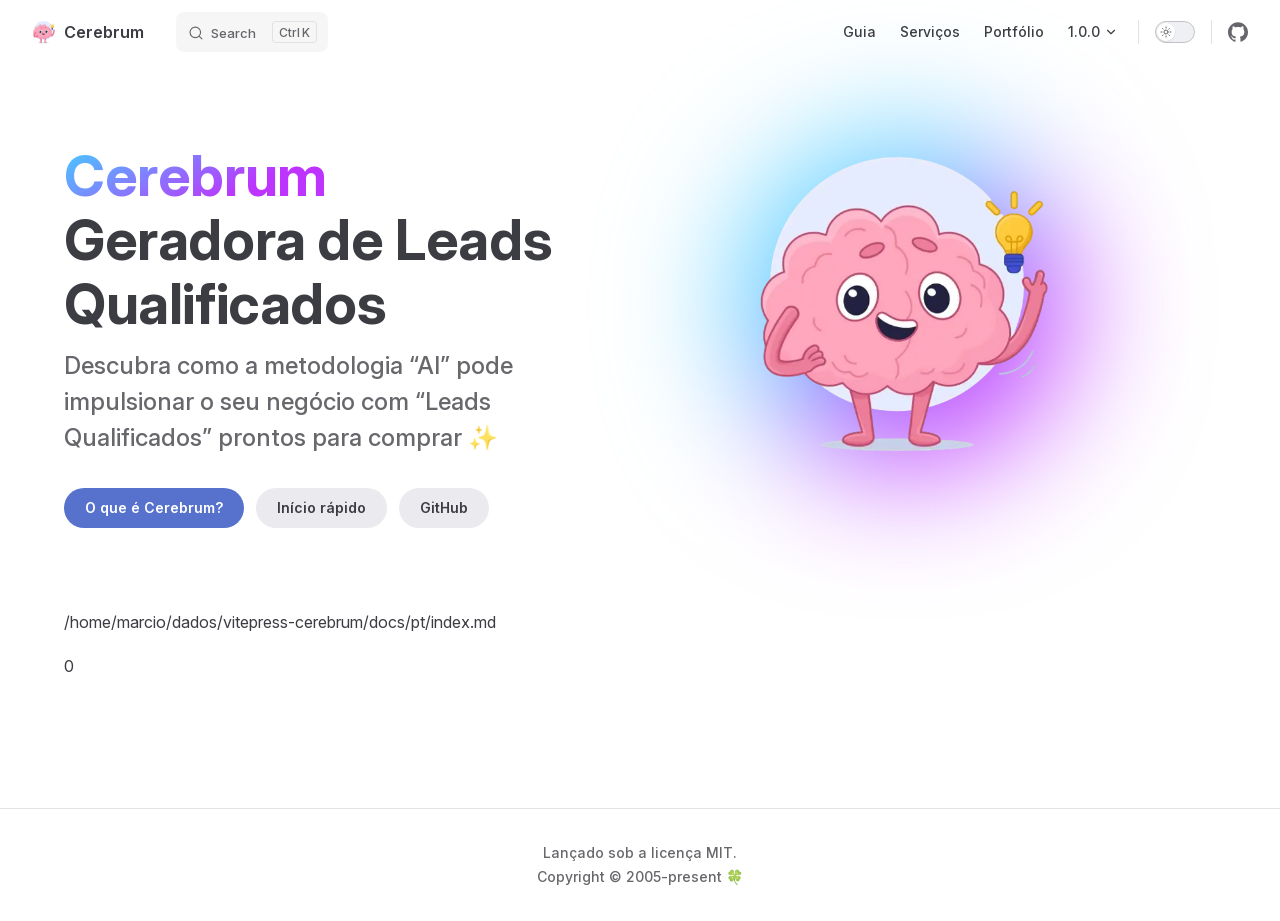
==== commit 14d029f7: "Deploying to gh-pages from @ mozgbrasil/vitepress-cerebrum@088e23fa55c5a01caaa4d5d7f76a9642aeaee68b " ====
--- a/index.html
+++ b/index.html
@@ -8,12 +8,12 @@
     <meta name="generator" content="VitePress v1.5.0">
     <link rel="preload stylesheet" href="/assets/style.BNK6mDYl.css" as="style">
     <link rel="preload stylesheet" href="/vp-icons.css" as="style">
-    <script type="module" src="/assets/chunks/metadata.1e90bc04.js"></script>
+    <script type="module" src="/assets/chunks/metadata.66e4826d.js"></script>
     <script type="module" src="/assets/app.VGZ300Ly.js"></script>
     <link rel="preload" href="/assets/inter-roman-latin.Di8DUHzh.woff2" as="font" type="font/woff2" crossorigin="">
     <link rel="modulepreload" href="/assets/chunks/theme.pQyefj8a.js">
     <link rel="modulepreload" href="/assets/chunks/framework.Dz7_3PEu.js">
-    <link rel="modulepreload" href="/assets/index.md.B33vQToE.lean.js">
+    <link rel="modulepreload" href="/assets/index.md.DXOBMGA8.lean.js">
     <link rel="icon" type="image/svg+xml" href="/logo-mini.svg">
     <link rel="icon" type="image/png" href="/logo-mini.png">
     <meta name="theme-color" content="#5f67ee">
@@ -40,7 +40,7 @@
 }</script>
   </head>
   <body>
-    <div id="app"><div class="Layout" data-v-5d98c3a5><!--[--><!--]--><!--[--><span tabindex="-1" data-v-0f60ec36></span><a href="#VPContent" class="VPSkipLink visually-hidden" data-v-0f60ec36> Skip to content </a><!--]--><!----><header class="VPNav" data-v-5d98c3a5 data-v-ae24b3ad><div class="VPNavBar" data-v-ae24b3ad data-v-6aa21345><div class="wrapper" data-v-6aa21345><div class="container" data-v-6aa21345><div class="title" data-v-6aa21345><div class="VPNavBarTitle" data-v-6aa21345 data-v-1168a8e4><a class="title" href="/" data-v-1168a8e4><!--[--><!--]--><!--[--><img class="VPImage logo" src="/logo-mini.svg" width="24" height="24" alt data-v-8426fc1a><!--]--><span data-v-1168a8e4>Cerebrum</span><!--[--><!--]--></a></div></div><div class="content" data-v-6aa21345><div class="content-body" data-v-6aa21345><!--[--><!--]--><div class="VPNavBarSearch search" data-v-6aa21345><!--[--><!----><div id="local-search"><button type="button" class="DocSearch DocSearch-Button" aria-label="Search"><span class="DocSearch-Button-Container"><span class="vp-icon DocSearch-Search-Icon"></span><span class="DocSearch-Button-Placeholder">Search</span></span><span class="DocSearch-Button-Keys"><kbd class="DocSearch-Button-Key"></kbd><kbd class="DocSearch-Button-Key">K</kbd></span></button></div><!--]--></div><nav aria-labelledby="main-nav-aria-label" class="VPNavBarMenu menu" data-v-6aa21345 data-v-dc692963><span id="main-nav-aria-label" class="visually-hidden" data-v-dc692963> Main Navigation </span><!--[--><!--[--><a class="VPLink link VPNavBarMenuLink" href="/guide/what-is-cerebrum" tabindex="0" data-v-dc692963 data-v-e56f3d57><!--[--><span data-v-e56f3d57>Guia</span><!--]--></a><!--]--><!--[--><a class="VPLink link VPNavBarMenuLink" href="/reference/servicos" tabindex="0" data-v-dc692963 data-v-e56f3d57><!--[--><span data-v-e56f3d57>Serviços</span><!--]--></a><!--]--><!--[--><a class="VPLink link VPNavBarMenuLink" href="/reference/portfolio" tabindex="0" data-v-dc692963 data-v-e56f3d57><!--[--><span data-v-e56f3d57>Portfólio</span><!--]--></a><!--]--><!--[--><div class="VPFlyout VPNavBarMenuGroup" data-v-dc692963 data-v-cf11d7a2><button type="button" class="button" aria-haspopup="true" aria-expanded="false" data-v-cf11d7a2><span class="text" data-v-cf11d7a2><!----><span data-v-cf11d7a2>1.0.0</span><span class="vpi-chevron-down text-icon" data-v-cf11d7a2></span></span></button><div class="menu" data-v-cf11d7a2><div class="VPMenu" data-v-cf11d7a2 data-v-b98bc113><div class="items" data-v-b98bc113><!--[--><!--[--><div class="VPMenuLink" data-v-b98bc113 data-v-35975db6><a class="VPLink link vp-external-link-icon" href="https://github.com/CerebrumAI/vitepress-cerebrum/blob/main/CHANGELOG.md" target="_blank" rel="noreferrer" data-v-35975db6><!--[--><span data-v-35975db6>Changelog</span><!--]--></a></div><!--]--><!--[--><div class="VPMenuLink" data-v-b98bc113 data-v-35975db6><a class="VPLink link vp-external-link-icon" href="https://github.com/CerebrumAI/vitepress-cerebrum/blob/main/.github/contributing.md" target="_blank" rel="noreferrer" data-v-35975db6><!--[--><span data-v-35975db6>Contributing</span><!--]--></a></div><!--]--><!--]--></div><!--[--><!--]--></div></div></div><!--]--><!--]--></nav><!----><div class="VPNavBarAppearance appearance" data-v-6aa21345 data-v-6c893767><button class="VPSwitch VPSwitchAppearance" type="button" role="switch" title aria-checked="false" data-v-6c893767 data-v-5337faa4 data-v-1d5665e3><span class="check" data-v-1d5665e3><span class="icon" data-v-1d5665e3><!--[--><span class="vpi-sun sun" data-v-5337faa4></span><span class="vpi-moon moon" data-v-5337faa4></span><!--]--></span></span></button></div><div class="VPSocialLinks VPNavBarSocialLinks social-links" data-v-6aa21345 data-v-0394ad82 data-v-7bc22406><!--[--><a class="VPSocialLink no-icon" href="https://github.com/CerebrumAI/vitepress-cerebrum" aria-label="github" target="_blank" rel="noopener" data-v-7bc22406 data-v-bd121fe5><span class="vpi-social-github"></span></a><!--]--></div><div class="VPFlyout VPNavBarExtra extra" data-v-6aa21345 data-v-bb2aa2f0 data-v-cf11d7a2><button type="button" class="button" aria-haspopup="true" aria-expanded="false" aria-label="extra navigation" data-v-cf11d7a2><span class="vpi-more-horizontal icon" data-v-cf11d7a2></span></button><div class="menu" data-v-cf11d7a2><div class="VPMenu" data-v-cf11d7a2 data-v-b98bc113><!----><!--[--><!--[--><!----><div class="group" data-v-bb2aa2f0><div class="item appearance" data-v-bb2aa2f0><p class="label" data-v-bb2aa2f0>Appearance</p><div class="appearance-action" data-v-bb2aa2f0><button class="VPSwitch VPSwitchAppearance" type="button" role="switch" title aria-checked="false" data-v-bb2aa2f0 data-v-5337faa4 data-v-1d5665e3><span class="check" data-v-1d5665e3><span class="icon" data-v-1d5665e3><!--[--><span class="vpi-sun sun" data-v-5337faa4></span><span class="vpi-moon moon" data-v-5337faa4></span><!--]--></span></span></button></div></div></div><div class="group" data-v-bb2aa2f0><div class="item social-links" data-v-bb2aa2f0><div class="VPSocialLinks social-links-list" data-v-bb2aa2f0 data-v-7bc22406><!--[--><a class="VPSocialLink no-icon" href="https://github.com/CerebrumAI/vitepress-cerebrum" aria-label="github" target="_blank" rel="noopener" data-v-7bc22406 data-v-bd121fe5><span class="vpi-social-github"></span></a><!--]--></div></div></div><!--]--><!--]--></div></div></div><!--[--><!--]--><button type="button" class="VPNavBarHamburger hamburger" aria-label="mobile navigation" aria-expanded="false" aria-controls="VPNavScreen" data-v-6aa21345 data-v-e5dd9c1c><span class="container" data-v-e5dd9c1c><span class="top" data-v-e5dd9c1c></span><span class="middle" data-v-e5dd9c1c></span><span class="bottom" data-v-e5dd9c1c></span></span></button></div></div></div></div><div class="divider" data-v-6aa21345><div class="divider-line" data-v-6aa21345></div></div></div><!----></header><!----><!----><div class="VPContent is-home" id="VPContent" data-v-5d98c3a5 data-v-1428d186><div class="VPHome" data-v-1428d186 data-v-686f80a6><!--[--><!--]--><div class="VPHero has-image VPHomeHero" data-v-686f80a6 data-v-303bb580><div class="container" data-v-303bb580><div class="main" data-v-303bb580><!--[--><!--]--><!--[--><h1 class="name" data-v-303bb580><span class="clip" data-v-303bb580>Cerebrum</span></h1><p class="text" data-v-303bb580>Geradora de Leads Qualificados</p><p class="tagline" data-v-303bb580>Descubra como a metodologia “AI” pode impulsionar o seu negócio com “Leads Qualificados” prontos para comprar ✨</p><!--]--><!--[--><!--]--><div class="actions" data-v-303bb580><!--[--><div class="action" data-v-303bb580><a class="VPButton medium brand" href="/guide/what-is-cerebrum" data-v-303bb580 data-v-fa7799d5>O que é Cerebrum?</a></div><div class="action" data-v-303bb580><a class="VPButton medium alt" href="/guide/getting-started" data-v-303bb580 data-v-fa7799d5>Início rápido</a></div><div class="action" data-v-303bb580><a class="VPButton medium alt" href="https://github.com/CerebrumAI/vitepress-cerebrum" target="_blank" rel="noreferrer" data-v-303bb580 data-v-fa7799d5>GitHub</a></div><!--]--></div><!--[--><!--]--></div><div class="image" data-v-303bb580><div class="image-container" data-v-303bb580><div class="image-bg" data-v-303bb580></div><!--[--><!--[--><img class="VPImage image-src" src="/logo-large.webp" alt="Cerebrum" data-v-8426fc1a><!--]--><!--]--></div></div></div></div><!--[--><!--]--><!--[--><!--]--><!----><!--[--><!--]--><div class="vp-doc container" style="" data-v-686f80a6 data-v-8e2d4988><!--[--><div style="position:relative;" data-v-686f80a6><div><p>/home/marcio/dados/vitepress-cerebrum/docs/pt/index.md</p></div></div><!--]--></div></div></div><footer class="VPFooter" data-v-5d98c3a5 data-v-e315a0ad><div class="container" data-v-e315a0ad><p class="message" data-v-e315a0ad>Lançado sob a licença MIT.</p><p class="copyright" data-v-e315a0ad>Copyright © 2005-present 🍀</p></div></footer><!--[--><!--]--></div></div>
+    <div id="app"><div class="Layout" data-v-5d98c3a5><!--[--><!--]--><!--[--><span tabindex="-1" data-v-0f60ec36></span><a href="#VPContent" class="VPSkipLink visually-hidden" data-v-0f60ec36> Skip to content </a><!--]--><!----><header class="VPNav" data-v-5d98c3a5 data-v-ae24b3ad><div class="VPNavBar" data-v-ae24b3ad data-v-6aa21345><div class="wrapper" data-v-6aa21345><div class="container" data-v-6aa21345><div class="title" data-v-6aa21345><div class="VPNavBarTitle" data-v-6aa21345 data-v-1168a8e4><a class="title" href="/" data-v-1168a8e4><!--[--><!--]--><!--[--><img class="VPImage logo" src="/logo-mini.svg" width="24" height="24" alt data-v-8426fc1a><!--]--><span data-v-1168a8e4>Cerebrum</span><!--[--><!--]--></a></div></div><div class="content" data-v-6aa21345><div class="content-body" data-v-6aa21345><!--[--><!--]--><div class="VPNavBarSearch search" data-v-6aa21345><!--[--><!----><div id="local-search"><button type="button" class="DocSearch DocSearch-Button" aria-label="Search"><span class="DocSearch-Button-Container"><span class="vp-icon DocSearch-Search-Icon"></span><span class="DocSearch-Button-Placeholder">Search</span></span><span class="DocSearch-Button-Keys"><kbd class="DocSearch-Button-Key"></kbd><kbd class="DocSearch-Button-Key">K</kbd></span></button></div><!--]--></div><nav aria-labelledby="main-nav-aria-label" class="VPNavBarMenu menu" data-v-6aa21345 data-v-dc692963><span id="main-nav-aria-label" class="visually-hidden" data-v-dc692963> Main Navigation </span><!--[--><!--[--><a class="VPLink link VPNavBarMenuLink" href="/guide/what-is-cerebrum" tabindex="0" data-v-dc692963 data-v-e56f3d57><!--[--><span data-v-e56f3d57>Guia</span><!--]--></a><!--]--><!--[--><a class="VPLink link VPNavBarMenuLink" href="/reference/servicos" tabindex="0" data-v-dc692963 data-v-e56f3d57><!--[--><span data-v-e56f3d57>Serviços</span><!--]--></a><!--]--><!--[--><a class="VPLink link VPNavBarMenuLink" href="/reference/portfolio" tabindex="0" data-v-dc692963 data-v-e56f3d57><!--[--><span data-v-e56f3d57>Portfólio</span><!--]--></a><!--]--><!--[--><div class="VPFlyout VPNavBarMenuGroup" data-v-dc692963 data-v-cf11d7a2><button type="button" class="button" aria-haspopup="true" aria-expanded="false" data-v-cf11d7a2><span class="text" data-v-cf11d7a2><!----><span data-v-cf11d7a2>1.0.0</span><span class="vpi-chevron-down text-icon" data-v-cf11d7a2></span></span></button><div class="menu" data-v-cf11d7a2><div class="VPMenu" data-v-cf11d7a2 data-v-b98bc113><div class="items" data-v-b98bc113><!--[--><!--[--><div class="VPMenuLink" data-v-b98bc113 data-v-35975db6><a class="VPLink link vp-external-link-icon" href="https://github.com/CerebrumAI/vitepress-cerebrum/blob/main/CHANGELOG.md" target="_blank" rel="noreferrer" data-v-35975db6><!--[--><span data-v-35975db6>Changelog</span><!--]--></a></div><!--]--><!--[--><div class="VPMenuLink" data-v-b98bc113 data-v-35975db6><a class="VPLink link vp-external-link-icon" href="https://github.com/CerebrumAI/vitepress-cerebrum/blob/main/.github/contributing.md" target="_blank" rel="noreferrer" data-v-35975db6><!--[--><span data-v-35975db6>Contributing</span><!--]--></a></div><!--]--><!--]--></div><!--[--><!--]--></div></div></div><!--]--><!--]--></nav><!----><div class="VPNavBarAppearance appearance" data-v-6aa21345 data-v-6c893767><button class="VPSwitch VPSwitchAppearance" type="button" role="switch" title aria-checked="false" data-v-6c893767 data-v-5337faa4 data-v-1d5665e3><span class="check" data-v-1d5665e3><span class="icon" data-v-1d5665e3><!--[--><span class="vpi-sun sun" data-v-5337faa4></span><span class="vpi-moon moon" data-v-5337faa4></span><!--]--></span></span></button></div><div class="VPSocialLinks VPNavBarSocialLinks social-links" data-v-6aa21345 data-v-0394ad82 data-v-7bc22406><!--[--><a class="VPSocialLink no-icon" href="https://github.com/CerebrumAI/vitepress-cerebrum" aria-label="github" target="_blank" rel="noopener" data-v-7bc22406 data-v-bd121fe5><span class="vpi-social-github"></span></a><!--]--></div><div class="VPFlyout VPNavBarExtra extra" data-v-6aa21345 data-v-bb2aa2f0 data-v-cf11d7a2><button type="button" class="button" aria-haspopup="true" aria-expanded="false" aria-label="extra navigation" data-v-cf11d7a2><span class="vpi-more-horizontal icon" data-v-cf11d7a2></span></button><div class="menu" data-v-cf11d7a2><div class="VPMenu" data-v-cf11d7a2 data-v-b98bc113><!----><!--[--><!--[--><!----><div class="group" data-v-bb2aa2f0><div class="item appearance" data-v-bb2aa2f0><p class="label" data-v-bb2aa2f0>Appearance</p><div class="appearance-action" data-v-bb2aa2f0><button class="VPSwitch VPSwitchAppearance" type="button" role="switch" title aria-checked="false" data-v-bb2aa2f0 data-v-5337faa4 data-v-1d5665e3><span class="check" data-v-1d5665e3><span class="icon" data-v-1d5665e3><!--[--><span class="vpi-sun sun" data-v-5337faa4></span><span class="vpi-moon moon" data-v-5337faa4></span><!--]--></span></span></button></div></div></div><div class="group" data-v-bb2aa2f0><div class="item social-links" data-v-bb2aa2f0><div class="VPSocialLinks social-links-list" data-v-bb2aa2f0 data-v-7bc22406><!--[--><a class="VPSocialLink no-icon" href="https://github.com/CerebrumAI/vitepress-cerebrum" aria-label="github" target="_blank" rel="noopener" data-v-7bc22406 data-v-bd121fe5><span class="vpi-social-github"></span></a><!--]--></div></div></div><!--]--><!--]--></div></div></div><!--[--><!--]--><button type="button" class="VPNavBarHamburger hamburger" aria-label="mobile navigation" aria-expanded="false" aria-controls="VPNavScreen" data-v-6aa21345 data-v-e5dd9c1c><span class="container" data-v-e5dd9c1c><span class="top" data-v-e5dd9c1c></span><span class="middle" data-v-e5dd9c1c></span><span class="bottom" data-v-e5dd9c1c></span></span></button></div></div></div></div><div class="divider" data-v-6aa21345><div class="divider-line" data-v-6aa21345></div></div></div><!----></header><!----><!----><div class="VPContent is-home" id="VPContent" data-v-5d98c3a5 data-v-1428d186><div class="VPHome" data-v-1428d186 data-v-686f80a6><!--[--><!--]--><div class="VPHero has-image VPHomeHero" data-v-686f80a6 data-v-303bb580><div class="container" data-v-303bb580><div class="main" data-v-303bb580><!--[--><!--]--><!--[--><h1 class="name" data-v-303bb580><span class="clip" data-v-303bb580>Cerebrum</span></h1><p class="text" data-v-303bb580>Geradora de Leads Qualificados</p><p class="tagline" data-v-303bb580>Descubra como a metodologia “AI” pode impulsionar o seu negócio com “Leads Qualificados” prontos para comprar ✨</p><!--]--><!--[--><!--]--><div class="actions" data-v-303bb580><!--[--><div class="action" data-v-303bb580><a class="VPButton medium brand" href="/guide/what-is-cerebrum" data-v-303bb580 data-v-fa7799d5>O que é Cerebrum?</a></div><div class="action" data-v-303bb580><a class="VPButton medium alt" href="/guide/getting-started" data-v-303bb580 data-v-fa7799d5>Início rápido</a></div><div class="action" data-v-303bb580><a class="VPButton medium alt" href="https://github.com/CerebrumAI/vitepress-cerebrum" target="_blank" rel="noreferrer" data-v-303bb580 data-v-fa7799d5>GitHub</a></div><!--]--></div><!--[--><!--]--></div><div class="image" data-v-303bb580><div class="image-container" data-v-303bb580><div class="image-bg" data-v-303bb580></div><!--[--><!--[--><img class="VPImage image-src" src="/logo-large.webp" alt="Cerebrum" data-v-8426fc1a><!--]--><!--]--></div></div></div></div><!--[--><!--]--><!--[--><!--]--><!----><!--[--><!--]--><div class="vp-doc container" style="" data-v-686f80a6 data-v-8e2d4988><!--[--><div style="position:relative;" data-v-686f80a6><div><p>/home/marcio/dados/vitepress-cerebrum/docs/pt/index.md</p><p>0</p></div></div><!--]--></div></div></div><footer class="VPFooter" data-v-5d98c3a5 data-v-e315a0ad><div class="container" data-v-e315a0ad><p class="message" data-v-e315a0ad>Lançado sob a licença MIT.</p><p class="copyright" data-v-e315a0ad>Copyright © 2005-present 🍀</p></div></footer><!--[--><!--]--></div></div>
     
     
   </body>
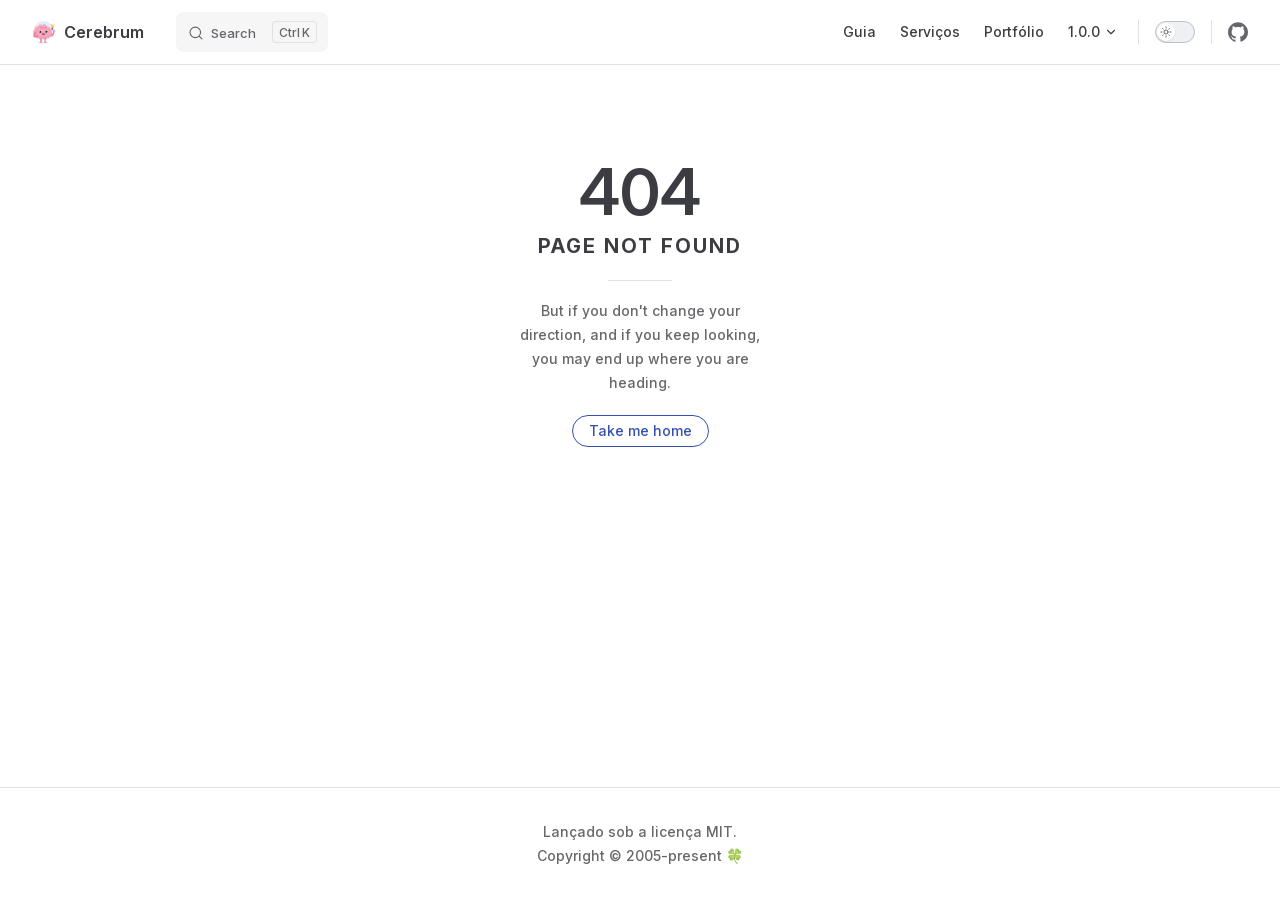
==== commit c3634b0e: "Deploying to gh-pages from @ mozgbrasil/vitepress-cerebrum@3d2de3539f9b029a59fbf04c5ae26f6d39f22f86 " ====
--- a/index.html
+++ b/index.html
@@ -6,14 +6,14 @@
     <title>Cerebrum | Geradora de Leads Qualificados</title>
     <meta name="description" content="Descubra como a metodologia “AI” pode impulsionar o seu negócio com “Leads Qualificados” prontos para comprar ✨">
     <meta name="generator" content="VitePress v1.5.0">
-    <link rel="preload stylesheet" href="/assets/style.BNK6mDYl.css" as="style">
-    <link rel="preload stylesheet" href="/vp-icons.css" as="style">
-    <script type="module" src="/assets/chunks/metadata.66e4826d.js"></script>
-    <script type="module" src="/assets/app.VGZ300Ly.js"></script>
-    <link rel="preload" href="/assets/inter-roman-latin.Di8DUHzh.woff2" as="font" type="font/woff2" crossorigin="">
-    <link rel="modulepreload" href="/assets/chunks/theme.pQyefj8a.js">
-    <link rel="modulepreload" href="/assets/chunks/framework.Dz7_3PEu.js">
-    <link rel="modulepreload" href="/assets/index.md.DXOBMGA8.lean.js">
+    <link rel="preload stylesheet" href="./assets/style.CJ2oJeX7.css" as="style">
+    <link rel="preload stylesheet" href="./vp-icons.css" as="style">
+    <script type="module" src="./assets/chunks/metadata.e67f9e78.js"></script>
+    <script type="module" src="./assets/app.CK0g1u3B.js"></script>
+    <link rel="preload" href="./assets/inter-roman-latin.Di8DUHzh.woff2" as="font" type="font/woff2" crossorigin="">
+    <link rel="modulepreload" href="./assets/chunks/theme.DW9KGcVv.js">
+    <link rel="modulepreload" href="./assets/chunks/framework.enqmxEES.js">
+    <link rel="modulepreload" href="./assets/index.md.qjUu0FDB.lean.js">
     <link rel="icon" type="image/svg+xml" href="/logo-mini.svg">
     <link rel="icon" type="image/png" href="/logo-mini.png">
     <meta name="theme-color" content="#5f67ee">
@@ -40,7 +40,7 @@
 }</script>
   </head>
   <body>
-    <div id="app"><div class="Layout" data-v-5d98c3a5><!--[--><!--]--><!--[--><span tabindex="-1" data-v-0f60ec36></span><a href="#VPContent" class="VPSkipLink visually-hidden" data-v-0f60ec36> Skip to content </a><!--]--><!----><header class="VPNav" data-v-5d98c3a5 data-v-ae24b3ad><div class="VPNavBar" data-v-ae24b3ad data-v-6aa21345><div class="wrapper" data-v-6aa21345><div class="container" data-v-6aa21345><div class="title" data-v-6aa21345><div class="VPNavBarTitle" data-v-6aa21345 data-v-1168a8e4><a class="title" href="/" data-v-1168a8e4><!--[--><!--]--><!--[--><img class="VPImage logo" src="/logo-mini.svg" width="24" height="24" alt data-v-8426fc1a><!--]--><span data-v-1168a8e4>Cerebrum</span><!--[--><!--]--></a></div></div><div class="content" data-v-6aa21345><div class="content-body" data-v-6aa21345><!--[--><!--]--><div class="VPNavBarSearch search" data-v-6aa21345><!--[--><!----><div id="local-search"><button type="button" class="DocSearch DocSearch-Button" aria-label="Search"><span class="DocSearch-Button-Container"><span class="vp-icon DocSearch-Search-Icon"></span><span class="DocSearch-Button-Placeholder">Search</span></span><span class="DocSearch-Button-Keys"><kbd class="DocSearch-Button-Key"></kbd><kbd class="DocSearch-Button-Key">K</kbd></span></button></div><!--]--></div><nav aria-labelledby="main-nav-aria-label" class="VPNavBarMenu menu" data-v-6aa21345 data-v-dc692963><span id="main-nav-aria-label" class="visually-hidden" data-v-dc692963> Main Navigation </span><!--[--><!--[--><a class="VPLink link VPNavBarMenuLink" href="/guide/what-is-cerebrum" tabindex="0" data-v-dc692963 data-v-e56f3d57><!--[--><span data-v-e56f3d57>Guia</span><!--]--></a><!--]--><!--[--><a class="VPLink link VPNavBarMenuLink" href="/reference/servicos" tabindex="0" data-v-dc692963 data-v-e56f3d57><!--[--><span data-v-e56f3d57>Serviços</span><!--]--></a><!--]--><!--[--><a class="VPLink link VPNavBarMenuLink" href="/reference/portfolio" tabindex="0" data-v-dc692963 data-v-e56f3d57><!--[--><span data-v-e56f3d57>Portfólio</span><!--]--></a><!--]--><!--[--><div class="VPFlyout VPNavBarMenuGroup" data-v-dc692963 data-v-cf11d7a2><button type="button" class="button" aria-haspopup="true" aria-expanded="false" data-v-cf11d7a2><span class="text" data-v-cf11d7a2><!----><span data-v-cf11d7a2>1.0.0</span><span class="vpi-chevron-down text-icon" data-v-cf11d7a2></span></span></button><div class="menu" data-v-cf11d7a2><div class="VPMenu" data-v-cf11d7a2 data-v-b98bc113><div class="items" data-v-b98bc113><!--[--><!--[--><div class="VPMenuLink" data-v-b98bc113 data-v-35975db6><a class="VPLink link vp-external-link-icon" href="https://github.com/CerebrumAI/vitepress-cerebrum/blob/main/CHANGELOG.md" target="_blank" rel="noreferrer" data-v-35975db6><!--[--><span data-v-35975db6>Changelog</span><!--]--></a></div><!--]--><!--[--><div class="VPMenuLink" data-v-b98bc113 data-v-35975db6><a class="VPLink link vp-external-link-icon" href="https://github.com/CerebrumAI/vitepress-cerebrum/blob/main/.github/contributing.md" target="_blank" rel="noreferrer" data-v-35975db6><!--[--><span data-v-35975db6>Contributing</span><!--]--></a></div><!--]--><!--]--></div><!--[--><!--]--></div></div></div><!--]--><!--]--></nav><!----><div class="VPNavBarAppearance appearance" data-v-6aa21345 data-v-6c893767><button class="VPSwitch VPSwitchAppearance" type="button" role="switch" title aria-checked="false" data-v-6c893767 data-v-5337faa4 data-v-1d5665e3><span class="check" data-v-1d5665e3><span class="icon" data-v-1d5665e3><!--[--><span class="vpi-sun sun" data-v-5337faa4></span><span class="vpi-moon moon" data-v-5337faa4></span><!--]--></span></span></button></div><div class="VPSocialLinks VPNavBarSocialLinks social-links" data-v-6aa21345 data-v-0394ad82 data-v-7bc22406><!--[--><a class="VPSocialLink no-icon" href="https://github.com/CerebrumAI/vitepress-cerebrum" aria-label="github" target="_blank" rel="noopener" data-v-7bc22406 data-v-bd121fe5><span class="vpi-social-github"></span></a><!--]--></div><div class="VPFlyout VPNavBarExtra extra" data-v-6aa21345 data-v-bb2aa2f0 data-v-cf11d7a2><button type="button" class="button" aria-haspopup="true" aria-expanded="false" aria-label="extra navigation" data-v-cf11d7a2><span class="vpi-more-horizontal icon" data-v-cf11d7a2></span></button><div class="menu" data-v-cf11d7a2><div class="VPMenu" data-v-cf11d7a2 data-v-b98bc113><!----><!--[--><!--[--><!----><div class="group" data-v-bb2aa2f0><div class="item appearance" data-v-bb2aa2f0><p class="label" data-v-bb2aa2f0>Appearance</p><div class="appearance-action" data-v-bb2aa2f0><button class="VPSwitch VPSwitchAppearance" type="button" role="switch" title aria-checked="false" data-v-bb2aa2f0 data-v-5337faa4 data-v-1d5665e3><span class="check" data-v-1d5665e3><span class="icon" data-v-1d5665e3><!--[--><span class="vpi-sun sun" data-v-5337faa4></span><span class="vpi-moon moon" data-v-5337faa4></span><!--]--></span></span></button></div></div></div><div class="group" data-v-bb2aa2f0><div class="item social-links" data-v-bb2aa2f0><div class="VPSocialLinks social-links-list" data-v-bb2aa2f0 data-v-7bc22406><!--[--><a class="VPSocialLink no-icon" href="https://github.com/CerebrumAI/vitepress-cerebrum" aria-label="github" target="_blank" rel="noopener" data-v-7bc22406 data-v-bd121fe5><span class="vpi-social-github"></span></a><!--]--></div></div></div><!--]--><!--]--></div></div></div><!--[--><!--]--><button type="button" class="VPNavBarHamburger hamburger" aria-label="mobile navigation" aria-expanded="false" aria-controls="VPNavScreen" data-v-6aa21345 data-v-e5dd9c1c><span class="container" data-v-e5dd9c1c><span class="top" data-v-e5dd9c1c></span><span class="middle" data-v-e5dd9c1c></span><span class="bottom" data-v-e5dd9c1c></span></span></button></div></div></div></div><div class="divider" data-v-6aa21345><div class="divider-line" data-v-6aa21345></div></div></div><!----></header><!----><!----><div class="VPContent is-home" id="VPContent" data-v-5d98c3a5 data-v-1428d186><div class="VPHome" data-v-1428d186 data-v-686f80a6><!--[--><!--]--><div class="VPHero has-image VPHomeHero" data-v-686f80a6 data-v-303bb580><div class="container" data-v-303bb580><div class="main" data-v-303bb580><!--[--><!--]--><!--[--><h1 class="name" data-v-303bb580><span class="clip" data-v-303bb580>Cerebrum</span></h1><p class="text" data-v-303bb580>Geradora de Leads Qualificados</p><p class="tagline" data-v-303bb580>Descubra como a metodologia “AI” pode impulsionar o seu negócio com “Leads Qualificados” prontos para comprar ✨</p><!--]--><!--[--><!--]--><div class="actions" data-v-303bb580><!--[--><div class="action" data-v-303bb580><a class="VPButton medium brand" href="/guide/what-is-cerebrum" data-v-303bb580 data-v-fa7799d5>O que é Cerebrum?</a></div><div class="action" data-v-303bb580><a class="VPButton medium alt" href="/guide/getting-started" data-v-303bb580 data-v-fa7799d5>Início rápido</a></div><div class="action" data-v-303bb580><a class="VPButton medium alt" href="https://github.com/CerebrumAI/vitepress-cerebrum" target="_blank" rel="noreferrer" data-v-303bb580 data-v-fa7799d5>GitHub</a></div><!--]--></div><!--[--><!--]--></div><div class="image" data-v-303bb580><div class="image-container" data-v-303bb580><div class="image-bg" data-v-303bb580></div><!--[--><!--[--><img class="VPImage image-src" src="/logo-large.webp" alt="Cerebrum" data-v-8426fc1a><!--]--><!--]--></div></div></div></div><!--[--><!--]--><!--[--><!--]--><!----><!--[--><!--]--><div class="vp-doc container" style="" data-v-686f80a6 data-v-8e2d4988><!--[--><div style="position:relative;" data-v-686f80a6><div><p>/home/marcio/dados/vitepress-cerebrum/docs/pt/index.md</p><p>0</p></div></div><!--]--></div></div></div><footer class="VPFooter" data-v-5d98c3a5 data-v-e315a0ad><div class="container" data-v-e315a0ad><p class="message" data-v-e315a0ad>Lançado sob a licença MIT.</p><p class="copyright" data-v-e315a0ad>Copyright © 2005-present 🍀</p></div></footer><!--[--><!--]--></div></div>
+    <div id="app"><div class="Layout" data-v-5d98c3a5><!--[--><!--]--><!--[--><span tabindex="-1" data-v-0f60ec36></span><a href="#VPContent" class="VPSkipLink visually-hidden" data-v-0f60ec36> Skip to content </a><!--]--><!----><header class="VPNav" data-v-5d98c3a5 data-v-ae24b3ad><div class="VPNavBar" data-v-ae24b3ad data-v-6aa21345><div class="wrapper" data-v-6aa21345><div class="container" data-v-6aa21345><div class="title" data-v-6aa21345><div class="VPNavBarTitle" data-v-6aa21345 data-v-1168a8e4><a class="title" href="./" data-v-1168a8e4><!--[--><!--]--><!--[--><img class="VPImage logo" src="./logo-mini.svg" width="24" height="24" alt data-v-8426fc1a><!--]--><span data-v-1168a8e4>Cerebrum</span><!--[--><!--]--></a></div></div><div class="content" data-v-6aa21345><div class="content-body" data-v-6aa21345><!--[--><!--]--><div class="VPNavBarSearch search" data-v-6aa21345><!--[--><!----><div id="local-search"><button type="button" class="DocSearch DocSearch-Button" aria-label="Search"><span class="DocSearch-Button-Container"><span class="vp-icon DocSearch-Search-Icon"></span><span class="DocSearch-Button-Placeholder">Search</span></span><span class="DocSearch-Button-Keys"><kbd class="DocSearch-Button-Key"></kbd><kbd class="DocSearch-Button-Key">K</kbd></span></button></div><!--]--></div><nav aria-labelledby="main-nav-aria-label" class="VPNavBarMenu menu" data-v-6aa21345 data-v-dc692963><span id="main-nav-aria-label" class="visually-hidden" data-v-dc692963> Main Navigation </span><!--[--><!--[--><a class="VPLink link VPNavBarMenuLink" href="./guide/what-is-cerebrum" tabindex="0" data-v-dc692963 data-v-e56f3d57><!--[--><span data-v-e56f3d57>Guia</span><!--]--></a><!--]--><!--[--><a class="VPLink link VPNavBarMenuLink" href="./reference/servicos" tabindex="0" data-v-dc692963 data-v-e56f3d57><!--[--><span data-v-e56f3d57>Serviços</span><!--]--></a><!--]--><!--[--><a class="VPLink link VPNavBarMenuLink" href="./reference/portfolio" tabindex="0" data-v-dc692963 data-v-e56f3d57><!--[--><span data-v-e56f3d57>Portfólio</span><!--]--></a><!--]--><!--[--><div class="VPFlyout VPNavBarMenuGroup" data-v-dc692963 data-v-cf11d7a2><button type="button" class="button" aria-haspopup="true" aria-expanded="false" data-v-cf11d7a2><span class="text" data-v-cf11d7a2><!----><span data-v-cf11d7a2>1.0.0</span><span class="vpi-chevron-down text-icon" data-v-cf11d7a2></span></span></button><div class="menu" data-v-cf11d7a2><div class="VPMenu" data-v-cf11d7a2 data-v-b98bc113><div class="items" data-v-b98bc113><!--[--><!--[--><div class="VPMenuLink" data-v-b98bc113 data-v-35975db6><a class="VPLink link vp-external-link-icon" href="https://github.com/CerebrumAI/vitepress-cerebrum/blob/main/CHANGELOG.md" target="_blank" rel="noreferrer" data-v-35975db6><!--[--><span data-v-35975db6>Changelog</span><!--]--></a></div><!--]--><!--[--><div class="VPMenuLink" data-v-b98bc113 data-v-35975db6><a class="VPLink link vp-external-link-icon" href="https://github.com/CerebrumAI/vitepress-cerebrum/blob/main/.github/contributing.md" target="_blank" rel="noreferrer" data-v-35975db6><!--[--><span data-v-35975db6>Contributing</span><!--]--></a></div><!--]--><!--]--></div><!--[--><!--]--></div></div></div><!--]--><!--]--></nav><!----><div class="VPNavBarAppearance appearance" data-v-6aa21345 data-v-6c893767><button class="VPSwitch VPSwitchAppearance" type="button" role="switch" title aria-checked="false" data-v-6c893767 data-v-5337faa4 data-v-1d5665e3><span class="check" data-v-1d5665e3><span class="icon" data-v-1d5665e3><!--[--><span class="vpi-sun sun" data-v-5337faa4></span><span class="vpi-moon moon" data-v-5337faa4></span><!--]--></span></span></button></div><div class="VPSocialLinks VPNavBarSocialLinks social-links" data-v-6aa21345 data-v-0394ad82 data-v-7bc22406><!--[--><a class="VPSocialLink no-icon" href="https://github.com/CerebrumAI/vitepress-cerebrum" aria-label="github" target="_blank" rel="noopener" data-v-7bc22406 data-v-bd121fe5><span class="vpi-social-github"></span></a><!--]--></div><div class="VPFlyout VPNavBarExtra extra" data-v-6aa21345 data-v-bb2aa2f0 data-v-cf11d7a2><button type="button" class="button" aria-haspopup="true" aria-expanded="false" aria-label="extra navigation" data-v-cf11d7a2><span class="vpi-more-horizontal icon" data-v-cf11d7a2></span></button><div class="menu" data-v-cf11d7a2><div class="VPMenu" data-v-cf11d7a2 data-v-b98bc113><!----><!--[--><!--[--><!----><div class="group" data-v-bb2aa2f0><div class="item appearance" data-v-bb2aa2f0><p class="label" data-v-bb2aa2f0>Appearance</p><div class="appearance-action" data-v-bb2aa2f0><button class="VPSwitch VPSwitchAppearance" type="button" role="switch" title aria-checked="false" data-v-bb2aa2f0 data-v-5337faa4 data-v-1d5665e3><span class="check" data-v-1d5665e3><span class="icon" data-v-1d5665e3><!--[--><span class="vpi-sun sun" data-v-5337faa4></span><span class="vpi-moon moon" data-v-5337faa4></span><!--]--></span></span></button></div></div></div><div class="group" data-v-bb2aa2f0><div class="item social-links" data-v-bb2aa2f0><div class="VPSocialLinks social-links-list" data-v-bb2aa2f0 data-v-7bc22406><!--[--><a class="VPSocialLink no-icon" href="https://github.com/CerebrumAI/vitepress-cerebrum" aria-label="github" target="_blank" rel="noopener" data-v-7bc22406 data-v-bd121fe5><span class="vpi-social-github"></span></a><!--]--></div></div></div><!--]--><!--]--></div></div></div><!--[--><!--]--><button type="button" class="VPNavBarHamburger hamburger" aria-label="mobile navigation" aria-expanded="false" aria-controls="VPNavScreen" data-v-6aa21345 data-v-e5dd9c1c><span class="container" data-v-e5dd9c1c><span class="top" data-v-e5dd9c1c></span><span class="middle" data-v-e5dd9c1c></span><span class="bottom" data-v-e5dd9c1c></span></span></button></div></div></div></div><div class="divider" data-v-6aa21345><div class="divider-line" data-v-6aa21345></div></div></div><!----></header><!----><!----><div class="VPContent is-home" id="VPContent" data-v-5d98c3a5 data-v-1428d186><div class="VPHome" data-v-1428d186 data-v-686f80a6><!--[--><!--]--><div class="VPHero has-image VPHomeHero" data-v-686f80a6 data-v-303bb580><div class="container" data-v-303bb580><div class="main" data-v-303bb580><!--[--><!--]--><!--[--><h1 class="name" data-v-303bb580><span class="clip" data-v-303bb580>Cerebrum</span></h1><p class="text" data-v-303bb580>Geradora de Leads Qualificados</p><p class="tagline" data-v-303bb580>Descubra como a metodologia “AI” pode impulsionar o seu negócio com “Leads Qualificados” prontos para comprar ✨</p><!--]--><!--[--><!--]--><div class="actions" data-v-303bb580><!--[--><div class="action" data-v-303bb580><a class="VPButton medium brand" href="./guide/what-is-cerebrum" data-v-303bb580 data-v-fa7799d5>O que é Cerebrum?</a></div><div class="action" data-v-303bb580><a class="VPButton medium alt" href="./guide/getting-started" data-v-303bb580 data-v-fa7799d5>Início rápido</a></div><div class="action" data-v-303bb580><a class="VPButton medium alt" href="https://github.com/CerebrumAI/vitepress-cerebrum" target="_blank" rel="noreferrer" data-v-303bb580 data-v-fa7799d5>GitHub</a></div><!--]--></div><!--[--><!--]--></div><div class="image" data-v-303bb580><div class="image-container" data-v-303bb580><div class="image-bg" data-v-303bb580></div><!--[--><!--[--><img class="VPImage image-src" src="./logo-large.webp" alt="Cerebrum" data-v-8426fc1a><!--]--><!--]--></div></div></div></div><!--[--><!--]--><!--[--><!--]--><!----><!--[--><!--]--><div class="vp-doc container" style="" data-v-686f80a6 data-v-8e2d4988><!--[--><div style="position:relative;" data-v-686f80a6><div><p>/home/marcio/dados/vitepress-cerebrum/docs/pt/index.md</p><p>0</p></div></div><!--]--></div></div></div><footer class="VPFooter" data-v-5d98c3a5 data-v-e315a0ad><div class="container" data-v-e315a0ad><p class="message" data-v-e315a0ad>Lançado sob a licença MIT.</p><p class="copyright" data-v-e315a0ad>Copyright © 2005-present 🍀</p></div></footer><!--[--><!--]--></div></div>
     
     
   </body>
--- a/assets/style.CJ2oJeX7.css
+++ b/assets/style.CJ2oJeX7.css
@@ -0,0 +1 @@
+@font-face{font-family:Inter;font-style:normal;font-weight:100 900;font-display:swap;src:url(./inter-roman-cyrillic-ext.BBPuwvHQ.woff2) format("woff2");unicode-range:U+0460-052F,U+1C80-1C88,U+20B4,U+2DE0-2DFF,U+A640-A69F,U+FE2E-FE2F}@font-face{font-family:Inter;font-style:normal;font-weight:100 900;font-display:swap;src:url(./inter-roman-cyrillic.C5lxZ8CY.woff2) format("woff2");unicode-range:U+0301,U+0400-045F,U+0490-0491,U+04B0-04B1,U+2116}@font-face{font-family:Inter;font-style:normal;font-weight:100 900;font-display:swap;src:url(./inter-roman-greek-ext.CqjqNYQ-.woff2) format("woff2");unicode-range:U+1F00-1FFF}@font-face{font-family:Inter;font-style:normal;font-weight:100 900;font-display:swap;src:url(./inter-roman-greek.BBVDIX6e.woff2) format("woff2");unicode-range:U+0370-0377,U+037A-037F,U+0384-038A,U+038C,U+038E-03A1,U+03A3-03FF}@font-face{font-family:Inter;font-style:normal;font-weight:100 900;font-display:swap;src:url(./inter-roman-vietnamese.BjW4sHH5.woff2) format("woff2");unicode-range:U+0102-0103,U+0110-0111,U+0128-0129,U+0168-0169,U+01A0-01A1,U+01AF-01B0,U+0300-0301,U+0303-0304,U+0308-0309,U+0323,U+0329,U+1EA0-1EF9,U+20AB}@font-face{font-family:Inter;font-style:normal;font-weight:100 900;font-display:swap;src:url(./inter-roman-latin-ext.4ZJIpNVo.woff2) format("woff2");unicode-range:U+0100-02AF,U+0304,U+0308,U+0329,U+1E00-1E9F,U+1EF2-1EFF,U+2020,U+20A0-20AB,U+20AD-20C0,U+2113,U+2C60-2C7F,U+A720-A7FF}@font-face{font-family:Inter;font-style:normal;font-weight:100 900;font-display:swap;src:url(./inter-roman-latin.Di8DUHzh.woff2) format("woff2");unicode-range:U+0000-00FF,U+0131,U+0152-0153,U+02BB-02BC,U+02C6,U+02DA,U+02DC,U+0304,U+0308,U+0329,U+2000-206F,U+2074,U+20AC,U+2122,U+2191,U+2193,U+2212,U+2215,U+FEFF,U+FFFD}@font-face{font-family:Inter;font-style:italic;font-weight:100 900;font-display:swap;src:url(./inter-italic-cyrillic-ext.r48I6akx.woff2) format("woff2");unicode-range:U+0460-052F,U+1C80-1C88,U+20B4,U+2DE0-2DFF,U+A640-A69F,U+FE2E-FE2F}@font-face{font-family:Inter;font-style:italic;font-weight:100 900;font-display:swap;src:url(./inter-italic-cyrillic.By2_1cv3.woff2) format("woff2");unicode-range:U+0301,U+0400-045F,U+0490-0491,U+04B0-04B1,U+2116}@font-face{font-family:Inter;font-style:italic;font-weight:100 900;font-display:swap;src:url(./inter-italic-greek-ext.1u6EdAuj.woff2) format("woff2");unicode-range:U+1F00-1FFF}@font-face{font-family:Inter;font-style:italic;font-weight:100 900;font-display:swap;src:url(./inter-italic-greek.DJ8dCoTZ.woff2) format("woff2");unicode-range:U+0370-0377,U+037A-037F,U+0384-038A,U+038C,U+038E-03A1,U+03A3-03FF}@font-face{font-family:Inter;font-style:italic;font-weight:100 900;font-display:swap;src:url(./inter-italic-vietnamese.BSbpV94h.woff2) format("woff2");unicode-range:U+0102-0103,U+0110-0111,U+0128-0129,U+0168-0169,U+01A0-01A1,U+01AF-01B0,U+0300-0301,U+0303-0304,U+0308-0309,U+0323,U+0329,U+1EA0-1EF9,U+20AB}@font-face{font-family:Inter;font-style:italic;font-weight:100 900;font-display:swap;src:url(./inter-italic-latin-ext.CN1xVJS-.woff2) format("woff2");unicode-range:U+0100-02AF,U+0304,U+0308,U+0329,U+1E00-1E9F,U+1EF2-1EFF,U+2020,U+20A0-20AB,U+20AD-20C0,U+2113,U+2C60-2C7F,U+A720-A7FF}@font-face{font-family:Inter;font-style:italic;font-weight:100 900;font-display:swap;src:url(./inter-italic-latin.C2AdPX0b.woff2) format("woff2");unicode-range:U+0000-00FF,U+0131,U+0152-0153,U+02BB-02BC,U+02C6,U+02DA,U+02DC,U+0304,U+0308,U+0329,U+2000-206F,U+2074,U+20AC,U+2122,U+2191,U+2193,U+2212,U+2215,U+FEFF,U+FFFD}@font-face{font-family:Punctuation SC;font-weight:400;src:local("PingFang SC Regular"),local("Noto Sans CJK SC"),local("Microsoft YaHei");unicode-range:U+201C,U+201D,U+2018,U+2019,U+2E3A,U+2014,U+2013,U+2026,U+00B7,U+007E,U+002F}@font-face{font-family:Punctuation SC;font-weight:500;src:local("PingFang SC Medium"),local("Noto Sans CJK SC"),local("Microsoft YaHei");unicode-range:U+201C,U+201D,U+2018,U+2019,U+2E3A,U+2014,U+2013,U+2026,U+00B7,U+007E,U+002F}@font-face{font-family:Punctuation SC;font-weight:600;src:local("PingFang SC Semibold"),local("Noto Sans CJK SC Bold"),local("Microsoft YaHei Bold");unicode-range:U+201C,U+201D,U+2018,U+2019,U+2E3A,U+2014,U+2013,U+2026,U+00B7,U+007E,U+002F}@font-face{font-family:Punctuation SC;font-weight:700;src:local("PingFang SC Semibold"),local("Noto Sans CJK SC Bold"),local("Microsoft YaHei Bold");unicode-range:U+201C,U+201D,U+2018,U+2019,U+2E3A,U+2014,U+2013,U+2026,U+00B7,U+007E,U+002F}:root{--vp-c-white: #ffffff;--vp-c-black: #000000;--vp-c-neutral: var(--vp-c-black);--vp-c-neutral-inverse: var(--vp-c-white)}.dark{--vp-c-neutral: var(--vp-c-white);--vp-c-neutral-inverse: var(--vp-c-black)}:root{--vp-c-gray-1: #dddde3;--vp-c-gray-2: #e4e4e9;--vp-c-gray-3: #ebebef;--vp-c-gray-soft: rgba(142, 150, 170, .14);--vp-c-indigo-1: #3451b2;--vp-c-indigo-2: #3a5ccc;--vp-c-indigo-3: #5672cd;--vp-c-indigo-soft: rgba(100, 108, 255, .14);--vp-c-purple-1: #6f42c1;--vp-c-purple-2: #7e4cc9;--vp-c-purple-3: #8e5cd9;--vp-c-purple-soft: rgba(159, 122, 234, .14);--vp-c-green-1: #18794e;--vp-c-green-2: #299764;--vp-c-green-3: #30a46c;--vp-c-green-soft: rgba(16, 185, 129, .14);--vp-c-yellow-1: #915930;--vp-c-yellow-2: #946300;--vp-c-yellow-3: #9f6a00;--vp-c-yellow-soft: rgba(234, 179, 8, .14);--vp-c-red-1: #b8272c;--vp-c-red-2: #d5393e;--vp-c-red-3: #e0575b;--vp-c-red-soft: rgba(244, 63, 94, .14);--vp-c-sponsor: #db2777}.dark{--vp-c-gray-1: #515c67;--vp-c-gray-2: #414853;--vp-c-gray-3: #32363f;--vp-c-gray-soft: rgba(101, 117, 133, .16);--vp-c-indigo-1: #a8b1ff;--vp-c-indigo-2: #5c73e7;--vp-c-indigo-3: #3e63dd;--vp-c-indigo-soft: rgba(100, 108, 255, .16);--vp-c-purple-1: #c8abfa;--vp-c-purple-2: #a879e6;--vp-c-purple-3: #8e5cd9;--vp-c-purple-soft: rgba(159, 122, 234, .16);--vp-c-green-1: #3dd68c;--vp-c-green-2: #30a46c;--vp-c-green-3: #298459;--vp-c-green-soft: rgba(16, 185, 129, .16);--vp-c-yellow-1: #f9b44e;--vp-c-yellow-2: #da8b17;--vp-c-yellow-3: #a46a0a;--vp-c-yellow-soft: rgba(234, 179, 8, .16);--vp-c-red-1: #f66f81;--vp-c-red-2: #f14158;--vp-c-red-3: #b62a3c;--vp-c-red-soft: rgba(244, 63, 94, .16)}:root{--vp-c-bg: #ffffff;--vp-c-bg-alt: #f6f6f7;--vp-c-bg-elv: #ffffff;--vp-c-bg-soft: #f6f6f7}.dark{--vp-c-bg: #1b1b1f;--vp-c-bg-alt: #161618;--vp-c-bg-elv: #202127;--vp-c-bg-soft: #202127}:root{--vp-c-border: #c2c2c4;--vp-c-divider: #e2e2e3;--vp-c-gutter: #e2e2e3}.dark{--vp-c-border: #3c3f44;--vp-c-divider: #2e2e32;--vp-c-gutter: #000000}:root{--vp-c-text-1: rgba(60, 60, 67);--vp-c-text-2: rgba(60, 60, 67, .78);--vp-c-text-3: rgba(60, 60, 67, .56)}.dark{--vp-c-text-1: rgba(255, 255, 245, .86);--vp-c-text-2: rgba(235, 235, 245, .6);--vp-c-text-3: rgba(235, 235, 245, .38)}:root{--vp-c-default-1: var(--vp-c-gray-1);--vp-c-default-2: var(--vp-c-gray-2);--vp-c-default-3: var(--vp-c-gray-3);--vp-c-default-soft: var(--vp-c-gray-soft);--vp-c-brand-1: var(--vp-c-indigo-1);--vp-c-brand-2: var(--vp-c-indigo-2);--vp-c-brand-3: var(--vp-c-indigo-3);--vp-c-brand-soft: var(--vp-c-indigo-soft);--vp-c-brand: var(--vp-c-brand-1);--vp-c-tip-1: var(--vp-c-brand-1);--vp-c-tip-2: var(--vp-c-brand-2);--vp-c-tip-3: var(--vp-c-brand-3);--vp-c-tip-soft: var(--vp-c-brand-soft);--vp-c-note-1: var(--vp-c-brand-1);--vp-c-note-2: var(--vp-c-brand-2);--vp-c-note-3: var(--vp-c-brand-3);--vp-c-note-soft: var(--vp-c-brand-soft);--vp-c-success-1: var(--vp-c-green-1);--vp-c-success-2: var(--vp-c-green-2);--vp-c-success-3: var(--vp-c-green-3);--vp-c-success-soft: var(--vp-c-green-soft);--vp-c-important-1: var(--vp-c-purple-1);--vp-c-important-2: var(--vp-c-purple-2);--vp-c-important-3: var(--vp-c-purple-3);--vp-c-important-soft: var(--vp-c-purple-soft);--vp-c-warning-1: var(--vp-c-yellow-1);--vp-c-warning-2: var(--vp-c-yellow-2);--vp-c-warning-3: var(--vp-c-yellow-3);--vp-c-warning-soft: var(--vp-c-yellow-soft);--vp-c-danger-1: var(--vp-c-red-1);--vp-c-danger-2: var(--vp-c-red-2);--vp-c-danger-3: var(--vp-c-red-3);--vp-c-danger-soft: var(--vp-c-red-soft);--vp-c-caution-1: var(--vp-c-red-1);--vp-c-caution-2: var(--vp-c-red-2);--vp-c-caution-3: var(--vp-c-red-3);--vp-c-caution-soft: var(--vp-c-red-soft)}:root{--vp-font-family-base: "Inter", ui-sans-serif, system-ui, sans-serif, "Apple Color Emoji", "Segoe UI Emoji", "Segoe UI Symbol", "Noto Color Emoji";--vp-font-family-mono: ui-monospace, "Menlo", "Monaco", "Consolas", "Liberation Mono", "Courier New", monospace;font-optical-sizing:auto}:root:where(:lang(zh)){--vp-font-family-base: "Punctuation SC", "Inter", ui-sans-serif, system-ui, sans-serif, "Apple Color Emoji", "Segoe UI Emoji", "Segoe UI Symbol", "Noto Color Emoji"}:root{--vp-shadow-1: 0 1px 2px rgba(0, 0, 0, .04), 0 1px 2px rgba(0, 0, 0, .06);--vp-shadow-2: 0 3px 12px rgba(0, 0, 0, .07), 0 1px 4px rgba(0, 0, 0, .07);--vp-shadow-3: 0 12px 32px rgba(0, 0, 0, .1), 0 2px 6px rgba(0, 0, 0, .08);--vp-shadow-4: 0 14px 44px rgba(0, 0, 0, .12), 0 3px 9px rgba(0, 0, 0, .12);--vp-shadow-5: 0 18px 56px rgba(0, 0, 0, .16), 0 4px 12px rgba(0, 0, 0, .16)}:root{--vp-z-index-footer: 10;--vp-z-index-local-nav: 20;--vp-z-index-nav: 30;--vp-z-index-layout-top: 40;--vp-z-index-backdrop: 50;--vp-z-index-sidebar: 60}@media (min-width: 960px){:root{--vp-z-index-sidebar: 25}}:root{--vp-layout-max-width: 1440px}:root{--vp-header-anchor-symbol: "#"}:root{--vp-code-line-height: 1.7;--vp-code-font-size: .875em;--vp-code-color: var(--vp-c-brand-1);--vp-code-link-color: var(--vp-c-brand-1);--vp-code-link-hover-color: var(--vp-c-brand-2);--vp-code-bg: var(--vp-c-default-soft);--vp-code-block-color: var(--vp-c-text-2);--vp-code-block-bg: var(--vp-c-bg-alt);--vp-code-block-divider-color: var(--vp-c-gutter);--vp-code-lang-color: var(--vp-c-text-3);--vp-code-line-highlight-color: var(--vp-c-default-soft);--vp-code-line-number-color: var(--vp-c-text-3);--vp-code-line-diff-add-color: var(--vp-c-success-soft);--vp-code-line-diff-add-symbol-color: var(--vp-c-success-1);--vp-code-line-diff-remove-color: var(--vp-c-danger-soft);--vp-code-line-diff-remove-symbol-color: var(--vp-c-danger-1);--vp-code-line-warning-color: var(--vp-c-warning-soft);--vp-code-line-error-color: var(--vp-c-danger-soft);--vp-code-copy-code-border-color: var(--vp-c-divider);--vp-code-copy-code-bg: var(--vp-c-bg-soft);--vp-code-copy-code-hover-border-color: var(--vp-c-divider);--vp-code-copy-code-hover-bg: var(--vp-c-bg);--vp-code-copy-code-active-text: var(--vp-c-text-2);--vp-code-copy-copied-text-content: "Copied";--vp-code-tab-divider: var(--vp-code-block-divider-color);--vp-code-tab-text-color: var(--vp-c-text-2);--vp-code-tab-bg: var(--vp-code-block-bg);--vp-code-tab-hover-text-color: var(--vp-c-text-1);--vp-code-tab-active-text-color: var(--vp-c-text-1);--vp-code-tab-active-bar-color: var(--vp-c-brand-1)}:root{--vp-button-brand-border: transparent;--vp-button-brand-text: var(--vp-c-white);--vp-button-brand-bg: var(--vp-c-brand-3);--vp-button-brand-hover-border: transparent;--vp-button-brand-hover-text: var(--vp-c-white);--vp-button-brand-hover-bg: var(--vp-c-brand-2);--vp-button-brand-active-border: transparent;--vp-button-brand-active-text: var(--vp-c-white);--vp-button-brand-active-bg: var(--vp-c-brand-1);--vp-button-alt-border: transparent;--vp-button-alt-text: var(--vp-c-text-1);--vp-button-alt-bg: var(--vp-c-default-3);--vp-button-alt-hover-border: transparent;--vp-button-alt-hover-text: var(--vp-c-text-1);--vp-button-alt-hover-bg: var(--vp-c-default-2);--vp-button-alt-active-border: transparent;--vp-button-alt-active-text: var(--vp-c-text-1);--vp-button-alt-active-bg: var(--vp-c-default-1);--vp-button-sponsor-border: var(--vp-c-text-2);--vp-button-sponsor-text: var(--vp-c-text-2);--vp-button-sponsor-bg: transparent;--vp-button-sponsor-hover-border: var(--vp-c-sponsor);--vp-button-sponsor-hover-text: var(--vp-c-sponsor);--vp-button-sponsor-hover-bg: transparent;--vp-button-sponsor-active-border: var(--vp-c-sponsor);--vp-button-sponsor-active-text: var(--vp-c-sponsor);--vp-button-sponsor-active-bg: transparent}:root{--vp-custom-block-font-size: 14px;--vp-custom-block-code-font-size: 13px;--vp-custom-block-info-border: transparent;--vp-custom-block-info-text: var(--vp-c-text-1);--vp-custom-block-info-bg: var(--vp-c-default-soft);--vp-custom-block-info-code-bg: var(--vp-c-default-soft);--vp-custom-block-note-border: transparent;--vp-custom-block-note-text: var(--vp-c-text-1);--vp-custom-block-note-bg: var(--vp-c-default-soft);--vp-custom-block-note-code-bg: var(--vp-c-default-soft);--vp-custom-block-tip-border: transparent;--vp-custom-block-tip-text: var(--vp-c-text-1);--vp-custom-block-tip-bg: var(--vp-c-tip-soft);--vp-custom-block-tip-code-bg: var(--vp-c-tip-soft);--vp-custom-block-important-border: transparent;--vp-custom-block-important-text: var(--vp-c-text-1);--vp-custom-block-important-bg: var(--vp-c-important-soft);--vp-custom-block-important-code-bg: var(--vp-c-important-soft);--vp-custom-block-warning-border: transparent;--vp-custom-block-warning-text: var(--vp-c-text-1);--vp-custom-block-warning-bg: var(--vp-c-warning-soft);--vp-custom-block-warning-code-bg: var(--vp-c-warning-soft);--vp-custom-block-danger-border: transparent;--vp-custom-block-danger-text: var(--vp-c-text-1);--vp-custom-block-danger-bg: var(--vp-c-danger-soft);--vp-custom-block-danger-code-bg: var(--vp-c-danger-soft);--vp-custom-block-caution-border: transparent;--vp-custom-block-caution-text: var(--vp-c-text-1);--vp-custom-block-caution-bg: var(--vp-c-caution-soft);--vp-custom-block-caution-code-bg: var(--vp-c-caution-soft);--vp-custom-block-details-border: var(--vp-custom-block-info-border);--vp-custom-block-details-text: var(--vp-custom-block-info-text);--vp-custom-block-details-bg: var(--vp-custom-block-info-bg);--vp-custom-block-details-code-bg: var(--vp-custom-block-info-code-bg)}:root{--vp-input-border-color: var(--vp-c-border);--vp-input-bg-color: var(--vp-c-bg-alt);--vp-input-switch-bg-color: var(--vp-c-default-soft)}:root{--vp-nav-height: 64px;--vp-nav-bg-color: var(--vp-c-bg);--vp-nav-screen-bg-color: var(--vp-c-bg);--vp-nav-logo-height: 24px}.hide-nav{--vp-nav-height: 0px}.hide-nav .VPSidebar{--vp-nav-height: 22px}:root{--vp-local-nav-bg-color: var(--vp-c-bg)}:root{--vp-sidebar-width: 272px;--vp-sidebar-bg-color: var(--vp-c-bg-alt)}:root{--vp-backdrop-bg-color: rgba(0, 0, 0, .6)}:root{--vp-home-hero-name-color: var(--vp-c-brand-1);--vp-home-hero-name-background: transparent;--vp-home-hero-image-background-image: none;--vp-home-hero-image-filter: none}:root{--vp-badge-info-border: transparent;--vp-badge-info-text: var(--vp-c-text-2);--vp-badge-info-bg: var(--vp-c-default-soft);--vp-badge-tip-border: transparent;--vp-badge-tip-text: var(--vp-c-tip-1);--vp-badge-tip-bg: var(--vp-c-tip-soft);--vp-badge-warning-border: transparent;--vp-badge-warning-text: var(--vp-c-warning-1);--vp-badge-warning-bg: var(--vp-c-warning-soft);--vp-badge-danger-border: transparent;--vp-badge-danger-text: var(--vp-c-danger-1);--vp-badge-danger-bg: var(--vp-c-danger-soft)}:root{--vp-carbon-ads-text-color: var(--vp-c-text-1);--vp-carbon-ads-poweredby-color: var(--vp-c-text-2);--vp-carbon-ads-bg-color: var(--vp-c-bg-soft);--vp-carbon-ads-hover-text-color: var(--vp-c-brand-1);--vp-carbon-ads-hover-poweredby-color: var(--vp-c-text-1)}:root{--vp-local-search-bg: var(--vp-c-bg);--vp-local-search-result-bg: var(--vp-c-bg);--vp-local-search-result-border: var(--vp-c-divider);--vp-local-search-result-selected-bg: var(--vp-c-bg);--vp-local-search-result-selected-border: var(--vp-c-brand-1);--vp-local-search-highlight-bg: var(--vp-c-brand-1);--vp-local-search-highlight-text: var(--vp-c-neutral-inverse)}@media (prefers-reduced-motion: reduce){*,:before,:after{animation-delay:-1ms!important;animation-duration:1ms!important;animation-iteration-count:1!important;background-attachment:initial!important;scroll-behavior:auto!important;transition-duration:0s!important;transition-delay:0s!important}}*,:before,:after{box-sizing:border-box}html{line-height:1.4;font-size:16px;-webkit-text-size-adjust:100%}html.dark{color-scheme:dark}body{margin:0;width:100%;min-width:320px;min-height:100vh;line-height:24px;font-family:var(--vp-font-family-base);font-size:16px;font-weight:400;color:var(--vp-c-text-1);background-color:var(--vp-c-bg);font-synthesis:style;text-rendering:optimizeLegibility;-webkit-font-smoothing:antialiased;-moz-osx-font-smoothing:grayscale}main{display:block}h1,h2,h3,h4,h5,h6{margin:0;line-height:24px;font-size:16px;font-weight:400}p{margin:0}strong,b{font-weight:600}a,area,button,[role=button],input,label,select,summary,textarea{touch-action:manipulation}a{color:inherit;text-decoration:inherit}ol,ul{list-style:none;margin:0;padding:0}blockquote{margin:0}pre,code,kbd,samp{font-family:var(--vp-font-family-mono)}img,svg,video,canvas,audio,iframe,embed,object{display:block}figure{margin:0}img,video{max-width:100%;height:auto}button,input,optgroup,select,textarea{border:0;padding:0;line-height:inherit;color:inherit}button{padding:0;font-family:inherit;background-color:transparent;background-image:none}button:enabled,[role=button]:enabled{cursor:pointer}button:focus,button:focus-visible{outline:1px dotted;outline:4px auto -webkit-focus-ring-color}button:focus:not(:focus-visible){outline:none!important}input:focus,textarea:focus,select:focus{outline:none}table{border-collapse:collapse}input{background-color:transparent}input:-ms-input-placeholder,textarea:-ms-input-placeholder{color:var(--vp-c-text-3)}input::-ms-input-placeholder,textarea::-ms-input-placeholder{color:var(--vp-c-text-3)}input::placeholder,textarea::placeholder{color:var(--vp-c-text-3)}input::-webkit-outer-spin-button,input::-webkit-inner-spin-button{-webkit-appearance:none;margin:0}input[type=number]{-moz-appearance:textfield}textarea{resize:vertical}select{-webkit-appearance:none}fieldset{margin:0;padding:0}h1,h2,h3,h4,h5,h6,li,p{overflow-wrap:break-word}vite-error-overlay{z-index:9999}mjx-container{overflow-x:auto}mjx-container>svg{display:inline-block;margin:auto}[class^=vpi-],[class*=" vpi-"],.vp-icon{width:1em;height:1em}[class^=vpi-].bg,[class*=" vpi-"].bg,.vp-icon.bg{background-size:100% 100%;background-color:transparent}[class^=vpi-]:not(.bg),[class*=" vpi-"]:not(.bg),.vp-icon:not(.bg){-webkit-mask:var(--icon) no-repeat;mask:var(--icon) no-repeat;-webkit-mask-size:100% 100%;mask-size:100% 100%;background-color:currentColor;color:inherit}.vpi-align-left{--icon: url("data:image/svg+xml,%3Csvg xmlns='http://www.w3.org/2000/svg' fill='none' stroke='currentColor' stroke-linecap='round' stroke-linejoin='round' stroke-width='2' viewBox='0 0 24 24'%3E%3Cpath d='M21 6H3M15 12H3M17 18H3'/%3E%3C/svg%3E")}.vpi-arrow-right,.vpi-arrow-down,.vpi-arrow-left,.vpi-arrow-up{--icon: url("data:image/svg+xml,%3Csvg xmlns='http://www.w3.org/2000/svg' fill='none' stroke='currentColor' stroke-linecap='round' stroke-linejoin='round' stroke-width='2' viewBox='0 0 24 24'%3E%3Cpath d='M5 12h14M12 5l7 7-7 7'/%3E%3C/svg%3E")}.vpi-chevron-right,.vpi-chevron-down,.vpi-chevron-left,.vpi-chevron-up{--icon: url("data:image/svg+xml,%3Csvg xmlns='http://www.w3.org/2000/svg' fill='none' stroke='currentColor' stroke-linecap='round' stroke-linejoin='round' stroke-width='2' viewBox='0 0 24 24'%3E%3Cpath d='m9 18 6-6-6-6'/%3E%3C/svg%3E")}.vpi-chevron-down,.vpi-arrow-down{transform:rotate(90deg)}.vpi-chevron-left,.vpi-arrow-left{transform:rotate(180deg)}.vpi-chevron-up,.vpi-arrow-up{transform:rotate(-90deg)}.vpi-square-pen{--icon: url("data:image/svg+xml,%3Csvg xmlns='http://www.w3.org/2000/svg' fill='none' stroke='currentColor' stroke-linecap='round' stroke-linejoin='round' stroke-width='2' viewBox='0 0 24 24'%3E%3Cpath d='M12 3H5a2 2 0 0 0-2 2v14a2 2 0 0 0 2 2h14a2 2 0 0 0 2-2v-7'/%3E%3Cpath d='M18.375 2.625a2.121 2.121 0 1 1 3 3L12 15l-4 1 1-4Z'/%3E%3C/svg%3E")}.vpi-plus{--icon: url("data:image/svg+xml,%3Csvg xmlns='http://www.w3.org/2000/svg' fill='none' stroke='currentColor' stroke-linecap='round' stroke-linejoin='round' stroke-width='2' viewBox='0 0 24 24'%3E%3Cpath d='M5 12h14M12 5v14'/%3E%3C/svg%3E")}.vpi-sun{--icon: url("data:image/svg+xml,%3Csvg xmlns='http://www.w3.org/2000/svg' fill='none' stroke='currentColor' stroke-linecap='round' stroke-linejoin='round' stroke-width='2' viewBox='0 0 24 24'%3E%3Ccircle cx='12' cy='12' r='4'/%3E%3Cpath d='M12 2v2M12 20v2M4.93 4.93l1.41 1.41M17.66 17.66l1.41 1.41M2 12h2M20 12h2M6.34 17.66l-1.41 1.41M19.07 4.93l-1.41 1.41'/%3E%3C/svg%3E")}.vpi-moon{--icon: url("data:image/svg+xml,%3Csvg xmlns='http://www.w3.org/2000/svg' fill='none' stroke='currentColor' stroke-linecap='round' stroke-linejoin='round' stroke-width='2' viewBox='0 0 24 24'%3E%3Cpath d='M12 3a6 6 0 0 0 9 9 9 9 0 1 1-9-9Z'/%3E%3C/svg%3E")}.vpi-more-horizontal{--icon: url("data:image/svg+xml,%3Csvg xmlns='http://www.w3.org/2000/svg' fill='none' stroke='currentColor' stroke-linecap='round' stroke-linejoin='round' stroke-width='2' viewBox='0 0 24 24'%3E%3Ccircle cx='12' cy='12' r='1'/%3E%3Ccircle cx='19' cy='12' r='1'/%3E%3Ccircle cx='5' cy='12' r='1'/%3E%3C/svg%3E")}.vpi-languages{--icon: url("data:image/svg+xml,%3Csvg xmlns='http://www.w3.org/2000/svg' fill='none' stroke='currentColor' stroke-linecap='round' stroke-linejoin='round' stroke-width='2' viewBox='0 0 24 24'%3E%3Cpath d='m5 8 6 6M4 14l6-6 2-3M2 5h12M7 2h1M22 22l-5-10-5 10M14 18h6'/%3E%3C/svg%3E")}.vpi-heart{--icon: url("data:image/svg+xml,%3Csvg xmlns='http://www.w3.org/2000/svg' fill='none' stroke='currentColor' stroke-linecap='round' stroke-linejoin='round' stroke-width='2' viewBox='0 0 24 24'%3E%3Cpath d='M19 14c1.49-1.46 3-3.21 3-5.5A5.5 5.5 0 0 0 16.5 3c-1.76 0-3 .5-4.5 2-1.5-1.5-2.74-2-4.5-2A5.5 5.5 0 0 0 2 8.5c0 2.3 1.5 4.05 3 5.5l7 7Z'/%3E%3C/svg%3E")}.vpi-search{--icon: url("data:image/svg+xml,%3Csvg xmlns='http://www.w3.org/2000/svg' fill='none' stroke='currentColor' stroke-linecap='round' stroke-linejoin='round' stroke-width='2' viewBox='0 0 24 24'%3E%3Ccircle cx='11' cy='11' r='8'/%3E%3Cpath d='m21 21-4.3-4.3'/%3E%3C/svg%3E")}.vpi-layout-list{--icon: url("data:image/svg+xml,%3Csvg xmlns='http://www.w3.org/2000/svg' fill='none' stroke='currentColor' stroke-linecap='round' stroke-linejoin='round' stroke-width='2' viewBox='0 0 24 24'%3E%3Crect width='7' height='7' x='3' y='3' rx='1'/%3E%3Crect width='7' height='7' x='3' y='14' rx='1'/%3E%3Cpath d='M14 4h7M14 9h7M14 15h7M14 20h7'/%3E%3C/svg%3E")}.vpi-delete{--icon: url("data:image/svg+xml,%3Csvg xmlns='http://www.w3.org/2000/svg' fill='none' stroke='currentColor' stroke-linecap='round' stroke-linejoin='round' stroke-width='2' viewBox='0 0 24 24'%3E%3Cpath d='M20 5H9l-7 7 7 7h11a2 2 0 0 0 2-2V7a2 2 0 0 0-2-2ZM18 9l-6 6M12 9l6 6'/%3E%3C/svg%3E")}.vpi-corner-down-left{--icon: url("data:image/svg+xml,%3Csvg xmlns='http://www.w3.org/2000/svg' fill='none' stroke='currentColor' stroke-linecap='round' stroke-linejoin='round' stroke-width='2' viewBox='0 0 24 24'%3E%3Cpath d='m9 10-5 5 5 5'/%3E%3Cpath d='M20 4v7a4 4 0 0 1-4 4H4'/%3E%3C/svg%3E")}:root{--vp-icon-copy: url("data:image/svg+xml,%3Csvg xmlns='http://www.w3.org/2000/svg' fill='none' stroke='rgba(128,128,128,1)' stroke-linecap='round' stroke-linejoin='round' stroke-width='2' viewBox='0 0 24 24'%3E%3Crect width='8' height='4' x='8' y='2' rx='1' ry='1'/%3E%3Cpath d='M16 4h2a2 2 0 0 1 2 2v14a2 2 0 0 1-2 2H6a2 2 0 0 1-2-2V6a2 2 0 0 1 2-2h2'/%3E%3C/svg%3E");--vp-icon-copied: url("data:image/svg+xml,%3Csvg xmlns='http://www.w3.org/2000/svg' fill='none' stroke='rgba(128,128,128,1)' stroke-linecap='round' stroke-linejoin='round' stroke-width='2' viewBox='0 0 24 24'%3E%3Crect width='8' height='4' x='8' y='2' rx='1' ry='1'/%3E%3Cpath d='M16 4h2a2 2 0 0 1 2 2v14a2 2 0 0 1-2 2H6a2 2 0 0 1-2-2V6a2 2 0 0 1 2-2h2'/%3E%3Cpath d='m9 14 2 2 4-4'/%3E%3C/svg%3E")}.visually-hidden{position:absolute;width:1px;height:1px;white-space:nowrap;clip:rect(0 0 0 0);clip-path:inset(50%);overflow:hidden}.custom-block{border:1px solid transparent;border-radius:8px;padding:16px 16px 8px;line-height:24px;font-size:var(--vp-custom-block-font-size);color:var(--vp-c-text-2)}.custom-block.info{border-color:var(--vp-custom-block-info-border);color:var(--vp-custom-block-info-text);background-color:var(--vp-custom-block-info-bg)}.custom-block.info a,.custom-block.info code{color:var(--vp-c-brand-1)}.custom-block.info a:hover,.custom-block.info a:hover>code{color:var(--vp-c-brand-2)}.custom-block.info code{background-color:var(--vp-custom-block-info-code-bg)}.custom-block.note{border-color:var(--vp-custom-block-note-border);color:var(--vp-custom-block-note-text);background-color:var(--vp-custom-block-note-bg)}.custom-block.note a,.custom-block.note code{color:var(--vp-c-brand-1)}.custom-block.note a:hover,.custom-block.note a:hover>code{color:var(--vp-c-brand-2)}.custom-block.note code{background-color:var(--vp-custom-block-note-code-bg)}.custom-block.tip{border-color:var(--vp-custom-block-tip-border);color:var(--vp-custom-block-tip-text);background-color:var(--vp-custom-block-tip-bg)}.custom-block.tip a,.custom-block.tip code{color:var(--vp-c-tip-1)}.custom-block.tip a:hover,.custom-block.tip a:hover>code{color:var(--vp-c-tip-2)}.custom-block.tip code{background-color:var(--vp-custom-block-tip-code-bg)}.custom-block.important{border-color:var(--vp-custom-block-important-border);color:var(--vp-custom-block-important-text);background-color:var(--vp-custom-block-important-bg)}.custom-block.important a,.custom-block.important code{color:var(--vp-c-important-1)}.custom-block.important a:hover,.custom-block.important a:hover>code{color:var(--vp-c-important-2)}.custom-block.important code{background-color:var(--vp-custom-block-important-code-bg)}.custom-block.warning{border-color:var(--vp-custom-block-warning-border);color:var(--vp-custom-block-warning-text);background-color:var(--vp-custom-block-warning-bg)}.custom-block.warning a,.custom-block.warning code{color:var(--vp-c-warning-1)}.custom-block.warning a:hover,.custom-block.warning a:hover>code{color:var(--vp-c-warning-2)}.custom-block.warning code{background-color:var(--vp-custom-block-warning-code-bg)}.custom-block.danger{border-color:var(--vp-custom-block-danger-border);color:var(--vp-custom-block-danger-text);background-color:var(--vp-custom-block-danger-bg)}.custom-block.danger a,.custom-block.danger code{color:var(--vp-c-danger-1)}.custom-block.danger a:hover,.custom-block.danger a:hover>code{color:var(--vp-c-danger-2)}.custom-block.danger code{background-color:var(--vp-custom-block-danger-code-bg)}.custom-block.caution{border-color:var(--vp-custom-block-caution-border);color:var(--vp-custom-block-caution-text);background-color:var(--vp-custom-block-caution-bg)}.custom-block.caution a,.custom-block.caution code{color:var(--vp-c-caution-1)}.custom-block.caution a:hover,.custom-block.caution a:hover>code{color:var(--vp-c-caution-2)}.custom-block.caution code{background-color:var(--vp-custom-block-caution-code-bg)}.custom-block.details{border-color:var(--vp-custom-block-details-border);color:var(--vp-custom-block-details-text);background-color:var(--vp-custom-block-details-bg)}.custom-block.details a{color:var(--vp-c-brand-1)}.custom-block.details a:hover,.custom-block.details a:hover>code{color:var(--vp-c-brand-2)}.custom-block.details code{background-color:var(--vp-custom-block-details-code-bg)}.custom-block-title{font-weight:600}.custom-block p+p{margin:8px 0}.custom-block.details summary{margin:0 0 8px;font-weight:700;cursor:pointer;-webkit-user-select:none;user-select:none}.custom-block.details summary+p{margin:8px 0}.custom-block a{color:inherit;font-weight:600;text-decoration:underline;text-underline-offset:2px;transition:opacity .25s}.custom-block a:hover{opacity:.75}.custom-block code{font-size:var(--vp-custom-block-code-font-size)}.custom-block.custom-block th,.custom-block.custom-block blockquote>p{font-size:var(--vp-custom-block-font-size);color:inherit}.dark .vp-code span{color:var(--shiki-dark, inherit)}html:not(.dark) .vp-code span{color:var(--shiki-light, inherit)}.vp-code-group{margin-top:16px}.vp-code-group .tabs{position:relative;display:flex;margin-right:-24px;margin-left:-24px;padding:0 12px;background-color:var(--vp-code-tab-bg);overflow-x:auto;overflow-y:hidden;box-shadow:inset 0 -1px var(--vp-code-tab-divider)}@media (min-width: 640px){.vp-code-group .tabs{margin-right:0;margin-left:0;border-radius:8px 8px 0 0}}.vp-code-group .tabs input{position:fixed;opacity:0;pointer-events:none}.vp-code-group .tabs label{position:relative;display:inline-block;border-bottom:1px solid transparent;padding:0 12px;line-height:48px;font-size:14px;font-weight:500;color:var(--vp-code-tab-text-color);white-space:nowrap;cursor:pointer;transition:color .25s}.vp-code-group .tabs label:after{position:absolute;right:8px;bottom:-1px;left:8px;z-index:1;height:2px;border-radius:2px;content:"";background-color:transparent;transition:background-color .25s}.vp-code-group label:hover{color:var(--vp-code-tab-hover-text-color)}.vp-code-group input:checked+label{color:var(--vp-code-tab-active-text-color)}.vp-code-group input:checked+label:after{background-color:var(--vp-code-tab-active-bar-color)}.vp-code-group div[class*=language-],.vp-block{display:none;margin-top:0!important;border-top-left-radius:0!important;border-top-right-radius:0!important}.vp-code-group div[class*=language-].active,.vp-block.active{display:block}.vp-block{padding:20px 24px}.vp-doc h1,.vp-doc h2,.vp-doc h3,.vp-doc h4,.vp-doc h5,.vp-doc h6{position:relative;font-weight:600;outline:none}.vp-doc h1{letter-spacing:-.02em;line-height:40px;font-size:28px}.vp-doc h2{margin:48px 0 16px;border-top:1px solid var(--vp-c-divider);padding-top:24px;letter-spacing:-.02em;line-height:32px;font-size:24px}.vp-doc h3{margin:32px 0 0;letter-spacing:-.01em;line-height:28px;font-size:20px}.vp-doc h4{margin:24px 0 0;letter-spacing:-.01em;line-height:24px;font-size:18px}.vp-doc .header-anchor{position:absolute;top:0;left:0;margin-left:-.87em;font-weight:500;-webkit-user-select:none;user-select:none;opacity:0;text-decoration:none;transition:color .25s,opacity .25s}.vp-doc .header-anchor:before{content:var(--vp-header-anchor-symbol)}.vp-doc h1:hover .header-anchor,.vp-doc h1 .header-anchor:focus,.vp-doc h2:hover .header-anchor,.vp-doc h2 .header-anchor:focus,.vp-doc h3:hover .header-anchor,.vp-doc h3 .header-anchor:focus,.vp-doc h4:hover .header-anchor,.vp-doc h4 .header-anchor:focus,.vp-doc h5:hover .header-anchor,.vp-doc h5 .header-anchor:focus,.vp-doc h6:hover .header-anchor,.vp-doc h6 .header-anchor:focus{opacity:1}@media (min-width: 768px){.vp-doc h1{letter-spacing:-.02em;line-height:40px;font-size:32px}}.vp-doc h2 .header-anchor{top:24px}.vp-doc p,.vp-doc summary{margin:16px 0}.vp-doc p{line-height:28px}.vp-doc blockquote{margin:16px 0;border-left:2px solid var(--vp-c-divider);padding-left:16px;transition:border-color .5s;color:var(--vp-c-text-2)}.vp-doc blockquote>p{margin:0;font-size:16px;transition:color .5s}.vp-doc a{font-weight:500;color:var(--vp-c-brand-1);text-decoration:underline;text-underline-offset:2px;transition:color .25s,opacity .25s}.vp-doc a:hover{color:var(--vp-c-brand-2)}.vp-doc strong{font-weight:600}.vp-doc ul,.vp-doc ol{padding-left:1.25rem;margin:16px 0}.vp-doc ul{list-style:disc}.vp-doc ol{list-style:decimal}.vp-doc li+li{margin-top:8px}.vp-doc li>ol,.vp-doc li>ul{margin:8px 0 0}.vp-doc table{display:block;border-collapse:collapse;margin:20px 0;overflow-x:auto}.vp-doc tr{background-color:var(--vp-c-bg);border-top:1px solid var(--vp-c-divider);transition:background-color .5s}.vp-doc tr:nth-child(2n){background-color:var(--vp-c-bg-soft)}.vp-doc th,.vp-doc td{border:1px solid var(--vp-c-divider);padding:8px 16px}.vp-doc th{text-align:left;font-size:14px;font-weight:600;color:var(--vp-c-text-2);background-color:var(--vp-c-bg-soft)}.vp-doc td{font-size:14px}.vp-doc hr{margin:16px 0;border:none;border-top:1px solid var(--vp-c-divider)}.vp-doc .custom-block{margin:16px 0}.vp-doc .custom-block p{margin:8px 0;line-height:24px}.vp-doc .custom-block p:first-child{margin:0}.vp-doc .custom-block div[class*=language-]{margin:8px 0;border-radius:8px}.vp-doc .custom-block div[class*=language-] code{font-weight:400;background-color:transparent}.vp-doc .custom-block .vp-code-group .tabs{margin:0;border-radius:8px 8px 0 0}.vp-doc :not(pre,h1,h2,h3,h4,h5,h6)>code{font-size:var(--vp-code-font-size);color:var(--vp-code-color)}.vp-doc :not(pre)>code{border-radius:4px;padding:3px 6px;background-color:var(--vp-code-bg);transition:color .25s,background-color .5s}.vp-doc a>code{color:var(--vp-code-link-color)}.vp-doc a:hover>code{color:var(--vp-code-link-hover-color)}.vp-doc h1>code,.vp-doc h2>code,.vp-doc h3>code,.vp-doc h4>code{font-size:.9em}.vp-doc div[class*=language-],.vp-block{position:relative;margin:16px -24px;background-color:var(--vp-code-block-bg);overflow-x:auto;transition:background-color .5s}@media (min-width: 640px){.vp-doc div[class*=language-],.vp-block{border-radius:8px;margin:16px 0}}@media (max-width: 639px){.vp-doc li div[class*=language-]{border-radius:8px 0 0 8px}}.vp-doc div[class*=language-]+div[class*=language-],.vp-doc div[class$=-api]+div[class*=language-],.vp-doc div[class*=language-]+div[class$=-api]>div[class*=language-]{margin-top:-8px}.vp-doc [class*=language-] pre,.vp-doc [class*=language-] code{direction:ltr;text-align:left;white-space:pre;word-spacing:normal;word-break:normal;word-wrap:normal;-moz-tab-size:4;-o-tab-size:4;tab-size:4;-webkit-hyphens:none;-moz-hyphens:none;-ms-hyphens:none;hyphens:none}.vp-doc [class*=language-] pre{position:relative;z-index:1;margin:0;padding:20px 0;background:transparent;overflow-x:auto}.vp-doc [class*=language-] code{display:block;padding:0 24px;width:fit-content;min-width:100%;line-height:var(--vp-code-line-height);font-size:var(--vp-code-font-size);color:var(--vp-code-block-color);transition:color .5s}.vp-doc [class*=language-] code .highlighted{background-color:var(--vp-code-line-highlight-color);transition:background-color .5s;margin:0 -24px;padding:0 24px;width:calc(100% + 48px);display:inline-block}.vp-doc [class*=language-] code .highlighted.error{background-color:var(--vp-code-line-error-color)}.vp-doc [class*=language-] code .highlighted.warning{background-color:var(--vp-code-line-warning-color)}.vp-doc [class*=language-] code .diff{transition:background-color .5s;margin:0 -24px;padding:0 24px;width:calc(100% + 48px);display:inline-block}.vp-doc [class*=language-] code .diff:before{position:absolute;left:10px}.vp-doc [class*=language-] .has-focused-lines .line:not(.has-focus){filter:blur(.095rem);opacity:.4;transition:filter .35s,opacity .35s}.vp-doc [class*=language-] .has-focused-lines .line:not(.has-focus){opacity:.7;transition:filter .35s,opacity .35s}.vp-doc [class*=language-]:hover .has-focused-lines .line:not(.has-focus){filter:blur(0);opacity:1}.vp-doc [class*=language-] code .diff.remove{background-color:var(--vp-code-line-diff-remove-color);opacity:.7}.vp-doc [class*=language-] code .diff.remove:before{content:"-";color:var(--vp-code-line-diff-remove-symbol-color)}.vp-doc [class*=language-] code .diff.add{background-color:var(--vp-code-line-diff-add-color)}.vp-doc [class*=language-] code .diff.add:before{content:"+";color:var(--vp-code-line-diff-add-symbol-color)}.vp-doc div[class*=language-].line-numbers-mode{padding-left:32px}.vp-doc .line-numbers-wrapper{position:absolute;top:0;bottom:0;left:0;z-index:3;border-right:1px solid var(--vp-code-block-divider-color);padding-top:20px;width:32px;text-align:center;font-family:var(--vp-font-family-mono);line-height:var(--vp-code-line-height);font-size:var(--vp-code-font-size);color:var(--vp-code-line-number-color);transition:border-color .5s,color .5s}.vp-doc [class*=language-]>button.copy{direction:ltr;position:absolute;top:12px;right:12px;z-index:3;border:1px solid var(--vp-code-copy-code-border-color);border-radius:4px;width:40px;height:40px;background-color:var(--vp-code-copy-code-bg);opacity:0;cursor:pointer;background-image:var(--vp-icon-copy);background-position:50%;background-size:20px;background-repeat:no-repeat;transition:border-color .25s,background-color .25s,opacity .25s}.vp-doc [class*=language-]:hover>button.copy,.vp-doc [class*=language-]>button.copy:focus{opacity:1}.vp-doc [class*=language-]>button.copy:hover,.vp-doc [class*=language-]>button.copy.copied{border-color:var(--vp-code-copy-code-hover-border-color);background-color:var(--vp-code-copy-code-hover-bg)}.vp-doc [class*=language-]>button.copy.copied,.vp-doc [class*=language-]>button.copy:hover.copied{border-radius:0 4px 4px 0;background-color:var(--vp-code-copy-code-hover-bg);background-image:var(--vp-icon-copied)}.vp-doc [class*=language-]>button.copy.copied:before,.vp-doc [class*=language-]>button.copy:hover.copied:before{position:relative;top:-1px;transform:translate(calc(-100% - 1px));display:flex;justify-content:center;align-items:center;border:1px solid var(--vp-code-copy-code-hover-border-color);border-right:0;border-radius:4px 0 0 4px;padding:0 10px;width:fit-content;height:40px;text-align:center;font-size:12px;font-weight:500;color:var(--vp-code-copy-code-active-text);background-color:var(--vp-code-copy-code-hover-bg);white-space:nowrap;content:var(--vp-code-copy-copied-text-content)}.vp-doc [class*=language-]>span.lang{position:absolute;top:2px;right:8px;z-index:2;font-size:12px;font-weight:500;-webkit-user-select:none;user-select:none;color:var(--vp-code-lang-color);transition:color .4s,opacity .4s}.vp-doc [class*=language-]:hover>button.copy+span.lang,.vp-doc [class*=language-]>button.copy:focus+span.lang{opacity:0}.vp-doc .VPTeamMembers{margin-top:24px}.vp-doc .VPTeamMembers.small.count-1 .container{margin:0!important;max-width:calc((100% - 24px)/2)!important}.vp-doc .VPTeamMembers.small.count-2 .container,.vp-doc .VPTeamMembers.small.count-3 .container{max-width:100%!important}.vp-doc .VPTeamMembers.medium.count-1 .container{margin:0!important;max-width:calc((100% - 24px)/2)!important}:is(.vp-external-link-icon,.vp-doc a[href*="://"],.vp-doc a[target=_blank]):not(.no-icon):after{display:inline-block;margin-top:-1px;margin-left:4px;width:11px;height:11px;background:currentColor;color:var(--vp-c-text-3);flex-shrink:0;--icon: url("data:image/svg+xml, %3Csvg xmlns='http://www.w3.org/2000/svg' viewBox='0 0 24 24' %3E%3Cpath d='M0 0h24v24H0V0z' fill='none' /%3E%3Cpath d='M9 5v2h6.59L4 18.59 5.41 20 17 8.41V15h2V5H9z' /%3E%3C/svg%3E");-webkit-mask-image:var(--icon);mask-image:var(--icon)}.vp-external-link-icon:after{content:""}.external-link-icon-enabled :is(.vp-doc a[href*="://"],.vp-doc a[target=_blank]):after{content:"";color:currentColor}.vp-sponsor{border-radius:16px;overflow:hidden}.vp-sponsor.aside{border-radius:12px}.vp-sponsor-section+.vp-sponsor-section{margin-top:4px}.vp-sponsor-tier{margin:0 0 4px!important;text-align:center;letter-spacing:1px!important;line-height:24px;width:100%;font-weight:600;color:var(--vp-c-text-2);background-color:var(--vp-c-bg-soft)}.vp-sponsor.normal .vp-sponsor-tier{padding:13px 0 11px;font-size:14px}.vp-sponsor.aside .vp-sponsor-tier{padding:9px 0 7px;font-size:12px}.vp-sponsor-grid+.vp-sponsor-tier{margin-top:4px}.vp-sponsor-grid{display:flex;flex-wrap:wrap;gap:4px}.vp-sponsor-grid.xmini .vp-sponsor-grid-link{height:64px}.vp-sponsor-grid.xmini .vp-sponsor-grid-image{max-width:64px;max-height:22px}.vp-sponsor-grid.mini .vp-sponsor-grid-link{height:72px}.vp-sponsor-grid.mini .vp-sponsor-grid-image{max-width:96px;max-height:24px}.vp-sponsor-grid.small .vp-sponsor-grid-link{height:96px}.vp-sponsor-grid.small .vp-sponsor-grid-image{max-width:96px;max-height:24px}.vp-sponsor-grid.medium .vp-sponsor-grid-link{height:112px}.vp-sponsor-grid.medium .vp-sponsor-grid-image{max-width:120px;max-height:36px}.vp-sponsor-grid.big .vp-sponsor-grid-link{height:184px}.vp-sponsor-grid.big .vp-sponsor-grid-image{max-width:192px;max-height:56px}.vp-sponsor-grid[data-vp-grid="2"] .vp-sponsor-grid-item{width:calc((100% - 4px)/2)}.vp-sponsor-grid[data-vp-grid="3"] .vp-sponsor-grid-item{width:calc((100% - 4px * 2) / 3)}.vp-sponsor-grid[data-vp-grid="4"] .vp-sponsor-grid-item{width:calc((100% - 12px)/4)}.vp-sponsor-grid[data-vp-grid="5"] .vp-sponsor-grid-item{width:calc((100% - 16px)/5)}.vp-sponsor-grid[data-vp-grid="6"] .vp-sponsor-grid-item{width:calc((100% - 4px * 5) / 6)}.vp-sponsor-grid-item{flex-shrink:0;width:100%;background-color:var(--vp-c-bg-soft);transition:background-color .25s}.vp-sponsor-grid-item:hover{background-color:var(--vp-c-default-soft)}.vp-sponsor-grid-item:hover .vp-sponsor-grid-image{filter:grayscale(0) invert(0)}.vp-sponsor-grid-item.empty:hover{background-color:var(--vp-c-bg-soft)}.dark .vp-sponsor-grid-item:hover{background-color:var(--vp-c-white)}.dark .vp-sponsor-grid-item.empty:hover{background-color:var(--vp-c-bg-soft)}.vp-sponsor-grid-link{display:flex}.vp-sponsor-grid-box{display:flex;justify-content:center;align-items:center;width:100%}.vp-sponsor-grid-image{max-width:100%;filter:grayscale(1);transition:filter .25s}.dark .vp-sponsor-grid-image{filter:grayscale(1) invert(1)}.VPBadge{display:inline-block;margin-left:2px;border:1px solid transparent;border-radius:12px;padding:0 10px;line-height:22px;font-size:12px;font-weight:500;transform:translateY(-2px)}.VPBadge.small{padding:0 6px;line-height:18px;font-size:10px;transform:translateY(-8px)}.VPDocFooter .VPBadge{display:none}.vp-doc h1>.VPBadge{margin-top:4px;vertical-align:top}.vp-doc h2>.VPBadge{margin-top:3px;padding:0 8px;vertical-align:top}.vp-doc h3>.VPBadge{vertical-align:middle}.vp-doc h4>.VPBadge,.vp-doc h5>.VPBadge,.vp-doc h6>.VPBadge{vertical-align:middle;line-height:18px}.VPBadge.info{border-color:var(--vp-badge-info-border);color:var(--vp-badge-info-text);background-color:var(--vp-badge-info-bg)}.VPBadge.tip{border-color:var(--vp-badge-tip-border);color:var(--vp-badge-tip-text);background-color:var(--vp-badge-tip-bg)}.VPBadge.warning{border-color:var(--vp-badge-warning-border);color:var(--vp-badge-warning-text);background-color:var(--vp-badge-warning-bg)}.VPBadge.danger{border-color:var(--vp-badge-danger-border);color:var(--vp-badge-danger-text);background-color:var(--vp-badge-danger-bg)}.VPBackdrop[data-v-c79a1216]{position:fixed;top:0;right:0;bottom:0;left:0;z-index:var(--vp-z-index-backdrop);background:var(--vp-backdrop-bg-color);transition:opacity .5s}.VPBackdrop.fade-enter-from[data-v-c79a1216],.VPBackdrop.fade-leave-to[data-v-c79a1216]{opacity:0}.VPBackdrop.fade-leave-active[data-v-c79a1216]{transition-duration:.25s}@media (min-width: 1280px){.VPBackdrop[data-v-c79a1216]{display:none}}.NotFound[data-v-d6be1790]{padding:64px 24px 96px;text-align:center}@media (min-width: 768px){.NotFound[data-v-d6be1790]{padding:96px 32px 168px}}.code[data-v-d6be1790]{line-height:64px;font-size:64px;font-weight:600}.title[data-v-d6be1790]{padding-top:12px;letter-spacing:2px;line-height:20px;font-size:20px;font-weight:700}.divider[data-v-d6be1790]{margin:24px auto 18px;width:64px;height:1px;background-color:var(--vp-c-divider)}.quote[data-v-d6be1790]{margin:0 auto;max-width:256px;font-size:14px;font-weight:500;color:var(--vp-c-text-2)}.action[data-v-d6be1790]{padding-top:20px}.link[data-v-d6be1790]{display:inline-block;border:1px solid var(--vp-c-brand-1);border-radius:16px;padding:3px 16px;font-size:14px;font-weight:500;color:var(--vp-c-brand-1);transition:border-color .25s,color .25s}.link[data-v-d6be1790]:hover{border-color:var(--vp-c-brand-2);color:var(--vp-c-brand-2)}.root[data-v-b933a997]{position:relative;z-index:1}.nested[data-v-b933a997]{padding-right:16px;padding-left:16px}.outline-link[data-v-b933a997]{display:block;line-height:32px;font-size:14px;font-weight:400;color:var(--vp-c-text-2);white-space:nowrap;overflow:hidden;text-overflow:ellipsis;transition:color .5s}.outline-link[data-v-b933a997]:hover,.outline-link.active[data-v-b933a997]{color:var(--vp-c-text-1);transition:color .25s}.outline-link.nested[data-v-b933a997]{padding-left:13px}.VPDocAsideOutline[data-v-a5bbad30]{display:none}.VPDocAsideOutline.has-outline[data-v-a5bbad30]{display:block}.content[data-v-a5bbad30]{position:relative;border-left:1px solid var(--vp-c-divider);padding-left:16px;font-size:13px;font-weight:500}.outline-marker[data-v-a5bbad30]{position:absolute;top:32px;left:-1px;z-index:0;opacity:0;width:2px;border-radius:2px;height:18px;background-color:var(--vp-c-brand-1);transition:top .25s cubic-bezier(0,1,.5,1),background-color .5s,opacity .25s}.outline-title[data-v-a5bbad30]{line-height:32px;font-size:14px;font-weight:600}.VPDocAside[data-v-3f215769]{display:flex;flex-direction:column;flex-grow:1}.spacer[data-v-3f215769]{flex-grow:1}.VPDocAside[data-v-3f215769] .spacer+.VPDocAsideSponsors,.VPDocAside[data-v-3f215769] .spacer+.VPDocAsideCarbonAds{margin-top:24px}.VPDocAside[data-v-3f215769] .VPDocAsideSponsors+.VPDocAsideCarbonAds{margin-top:16px}.VPLastUpdated[data-v-e98dd255]{line-height:24px;font-size:14px;font-weight:500;color:var(--vp-c-text-2)}@media (min-width: 640px){.VPLastUpdated[data-v-e98dd255]{line-height:32px;font-size:14px;font-weight:500}}.VPDocFooter[data-v-e257564d]{margin-top:64px}.edit-info[data-v-e257564d]{padding-bottom:18px}@media (min-width: 640px){.edit-info[data-v-e257564d]{display:flex;justify-content:space-between;align-items:center;padding-bottom:14px}}.edit-link-button[data-v-e257564d]{display:flex;align-items:center;border:0;line-height:32px;font-size:14px;font-weight:500;color:var(--vp-c-brand-1);transition:color .25s}.edit-link-button[data-v-e257564d]:hover{color:var(--vp-c-brand-2)}.edit-link-icon[data-v-e257564d]{margin-right:8px}.prev-next[data-v-e257564d]{border-top:1px solid var(--vp-c-divider);padding-top:24px;display:grid;grid-row-gap:8px}@media (min-width: 640px){.prev-next[data-v-e257564d]{grid-template-columns:repeat(2,1fr);grid-column-gap:16px}}.pager-link[data-v-e257564d]{display:block;border:1px solid var(--vp-c-divider);border-radius:8px;padding:11px 16px 13px;width:100%;height:100%;transition:border-color .25s}.pager-link[data-v-e257564d]:hover{border-color:var(--vp-c-brand-1)}.pager-link.next[data-v-e257564d]{margin-left:auto;text-align:right}.desc[data-v-e257564d]{display:block;line-height:20px;font-size:12px;font-weight:500;color:var(--vp-c-text-2)}.title[data-v-e257564d]{display:block;line-height:20px;font-size:14px;font-weight:500;color:var(--vp-c-brand-1);transition:color .25s}.VPDoc[data-v-39a288b8]{padding:32px 24px 96px;width:100%}@media (min-width: 768px){.VPDoc[data-v-39a288b8]{padding:48px 32px 128px}}@media (min-width: 960px){.VPDoc[data-v-39a288b8]{padding:48px 32px 0}.VPDoc:not(.has-sidebar) .container[data-v-39a288b8]{display:flex;justify-content:center;max-width:992px}.VPDoc:not(.has-sidebar) .content[data-v-39a288b8]{max-width:752px}}@media (min-width: 1280px){.VPDoc .container[data-v-39a288b8]{display:flex;justify-content:center}.VPDoc .aside[data-v-39a288b8]{display:block}}@media (min-width: 1440px){.VPDoc:not(.has-sidebar) .content[data-v-39a288b8]{max-width:784px}.VPDoc:not(.has-sidebar) .container[data-v-39a288b8]{max-width:1104px}}.container[data-v-39a288b8]{margin:0 auto;width:100%}.aside[data-v-39a288b8]{position:relative;display:none;order:2;flex-grow:1;padding-left:32px;width:100%;max-width:256px}.left-aside[data-v-39a288b8]{order:1;padding-left:unset;padding-right:32px}.aside-container[data-v-39a288b8]{position:fixed;top:0;padding-top:calc(var(--vp-nav-height) + var(--vp-layout-top-height, 0px) + var(--vp-doc-top-height, 0px) + 48px);width:224px;height:100vh;overflow-x:hidden;overflow-y:auto;scrollbar-width:none}.aside-container[data-v-39a288b8]::-webkit-scrollbar{display:none}.aside-curtain[data-v-39a288b8]{position:fixed;bottom:0;z-index:10;width:224px;height:32px;background:linear-gradient(transparent,var(--vp-c-bg) 70%)}.aside-content[data-v-39a288b8]{display:flex;flex-direction:column;min-height:calc(100vh - (var(--vp-nav-height) + var(--vp-layout-top-height, 0px) + 48px));padding-bottom:32px}.content[data-v-39a288b8]{position:relative;margin:0 auto;width:100%}@media (min-width: 960px){.content[data-v-39a288b8]{padding:0 32px 128px}}@media (min-width: 1280px){.content[data-v-39a288b8]{order:1;margin:0;min-width:640px}}.content-container[data-v-39a288b8]{margin:0 auto}.VPDoc.has-aside .content-container[data-v-39a288b8]{max-width:688px}.VPButton[data-v-fa7799d5]{display:inline-block;border:1px solid transparent;text-align:center;font-weight:600;white-space:nowrap;transition:color .25s,border-color .25s,background-color .25s}.VPButton[data-v-fa7799d5]:active{transition:color .1s,border-color .1s,background-color .1s}.VPButton.medium[data-v-fa7799d5]{border-radius:20px;padding:0 20px;line-height:38px;font-size:14px}.VPButton.big[data-v-fa7799d5]{border-radius:24px;padding:0 24px;line-height:46px;font-size:16px}.VPButton.brand[data-v-fa7799d5]{border-color:var(--vp-button-brand-border);color:var(--vp-button-brand-text);background-color:var(--vp-button-brand-bg)}.VPButton.brand[data-v-fa7799d5]:hover{border-color:var(--vp-button-brand-hover-border);color:var(--vp-button-brand-hover-text);background-color:var(--vp-button-brand-hover-bg)}.VPButton.brand[data-v-fa7799d5]:active{border-color:var(--vp-button-brand-active-border);color:var(--vp-button-brand-active-text);background-color:var(--vp-button-brand-active-bg)}.VPButton.alt[data-v-fa7799d5]{border-color:var(--vp-button-alt-border);color:var(--vp-button-alt-text);background-color:var(--vp-button-alt-bg)}.VPButton.alt[data-v-fa7799d5]:hover{border-color:var(--vp-button-alt-hover-border);color:var(--vp-button-alt-hover-text);background-color:var(--vp-button-alt-hover-bg)}.VPButton.alt[data-v-fa7799d5]:active{border-color:var(--vp-button-alt-active-border);color:var(--vp-button-alt-active-text);background-color:var(--vp-button-alt-active-bg)}.VPButton.sponsor[data-v-fa7799d5]{border-color:var(--vp-button-sponsor-border);color:var(--vp-button-sponsor-text);background-color:var(--vp-button-sponsor-bg)}.VPButton.sponsor[data-v-fa7799d5]:hover{border-color:var(--vp-button-sponsor-hover-border);color:var(--vp-button-sponsor-hover-text);background-color:var(--vp-button-sponsor-hover-bg)}.VPButton.sponsor[data-v-fa7799d5]:active{border-color:var(--vp-button-sponsor-active-border);color:var(--vp-button-sponsor-active-text);background-color:var(--vp-button-sponsor-active-bg)}html:not(.dark) .VPImage.dark[data-v-8426fc1a]{display:none}.dark .VPImage.light[data-v-8426fc1a]{display:none}.VPHero[data-v-303bb580]{margin-top:calc((var(--vp-nav-height) + var(--vp-layout-top-height, 0px)) * -1);padding:calc(var(--vp-nav-height) + var(--vp-layout-top-height, 0px) + 48px) 24px 48px}@media (min-width: 640px){.VPHero[data-v-303bb580]{padding:calc(var(--vp-nav-height) + var(--vp-layout-top-height, 0px) + 80px) 48px 64px}}@media (min-width: 960px){.VPHero[data-v-303bb580]{padding:calc(var(--vp-nav-height) + var(--vp-layout-top-height, 0px) + 80px) 64px 64px}}.container[data-v-303bb580]{display:flex;flex-direction:column;margin:0 auto;max-width:1152px}@media (min-width: 960px){.container[data-v-303bb580]{flex-direction:row}}.main[data-v-303bb580]{position:relative;z-index:10;order:2;flex-grow:1;flex-shrink:0}.VPHero.has-image .container[data-v-303bb580]{text-align:center}@media (min-width: 960px){.VPHero.has-image .container[data-v-303bb580]{text-align:left}}@media (min-width: 960px){.main[data-v-303bb580]{order:1;width:calc((100% / 3) * 2)}.VPHero.has-image .main[data-v-303bb580]{max-width:592px}}.name[data-v-303bb580],.text[data-v-303bb580]{max-width:392px;letter-spacing:-.4px;line-height:40px;font-size:32px;font-weight:700;white-space:pre-wrap}.VPHero.has-image .name[data-v-303bb580],.VPHero.has-image .text[data-v-303bb580]{margin:0 auto}.name[data-v-303bb580]{color:var(--vp-home-hero-name-color)}.clip[data-v-303bb580]{background:var(--vp-home-hero-name-background);-webkit-background-clip:text;background-clip:text;-webkit-text-fill-color:var(--vp-home-hero-name-color)}@media (min-width: 640px){.name[data-v-303bb580],.text[data-v-303bb580]{max-width:576px;line-height:56px;font-size:48px}}@media (min-width: 960px){.name[data-v-303bb580],.text[data-v-303bb580]{line-height:64px;font-size:56px}.VPHero.has-image .name[data-v-303bb580],.VPHero.has-image .text[data-v-303bb580]{margin:0}}.tagline[data-v-303bb580]{padding-top:8px;max-width:392px;line-height:28px;font-size:18px;font-weight:500;white-space:pre-wrap;color:var(--vp-c-text-2)}.VPHero.has-image .tagline[data-v-303bb580]{margin:0 auto}@media (min-width: 640px){.tagline[data-v-303bb580]{padding-top:12px;max-width:576px;line-height:32px;font-size:20px}}@media (min-width: 960px){.tagline[data-v-303bb580]{line-height:36px;font-size:24px}.VPHero.has-image .tagline[data-v-303bb580]{margin:0}}.actions[data-v-303bb580]{display:flex;flex-wrap:wrap;margin:-6px;padding-top:24px}.VPHero.has-image .actions[data-v-303bb580]{justify-content:center}@media (min-width: 640px){.actions[data-v-303bb580]{padding-top:32px}}@media (min-width: 960px){.VPHero.has-image .actions[data-v-303bb580]{justify-content:flex-start}}.action[data-v-303bb580]{flex-shrink:0;padding:6px}.image[data-v-303bb580]{order:1;margin:-76px -24px -48px}@media (min-width: 640px){.image[data-v-303bb580]{margin:-108px -24px -48px}}@media (min-width: 960px){.image[data-v-303bb580]{flex-grow:1;order:2;margin:0;min-height:100%}}.image-container[data-v-303bb580]{position:relative;margin:0 auto;width:320px;height:320px}@media (min-width: 640px){.image-container[data-v-303bb580]{width:392px;height:392px}}@media (min-width: 960px){.image-container[data-v-303bb580]{display:flex;justify-content:center;align-items:center;width:100%;height:100%;transform:translate(-32px,-32px)}}.image-bg[data-v-303bb580]{position:absolute;top:50%;left:50%;border-radius:50%;width:192px;height:192px;background-image:var(--vp-home-hero-image-background-image);filter:var(--vp-home-hero-image-filter);transform:translate(-50%,-50%)}@media (min-width: 640px){.image-bg[data-v-303bb580]{width:256px;height:256px}}@media (min-width: 960px){.image-bg[data-v-303bb580]{width:320px;height:320px}}[data-v-303bb580] .image-src{position:absolute;top:50%;left:50%;max-width:192px;max-height:192px;transform:translate(-50%,-50%)}@media (min-width: 640px){[data-v-303bb580] .image-src{max-width:256px;max-height:256px}}@media (min-width: 960px){[data-v-303bb580] .image-src{max-width:320px;max-height:320px}}.VPFeature[data-v-a3976bdc]{display:block;border:1px solid var(--vp-c-bg-soft);border-radius:12px;height:100%;background-color:var(--vp-c-bg-soft);transition:border-color .25s,background-color .25s}.VPFeature.link[data-v-a3976bdc]:hover{border-color:var(--vp-c-brand-1)}.box[data-v-a3976bdc]{display:flex;flex-direction:column;padding:24px;height:100%}.box[data-v-a3976bdc]>.VPImage{margin-bottom:20px}.icon[data-v-a3976bdc]{display:flex;justify-content:center;align-items:center;margin-bottom:20px;border-radius:6px;background-color:var(--vp-c-default-soft);width:48px;height:48px;font-size:24px;transition:background-color .25s}.title[data-v-a3976bdc]{line-height:24px;font-size:16px;font-weight:600}.details[data-v-a3976bdc]{flex-grow:1;padding-top:8px;line-height:24px;font-size:14px;font-weight:500;color:var(--vp-c-text-2)}.link-text[data-v-a3976bdc]{padding-top:8px}.link-text-value[data-v-a3976bdc]{display:flex;align-items:center;font-size:14px;font-weight:500;color:var(--vp-c-brand-1)}.link-text-icon[data-v-a3976bdc]{margin-left:6px}.VPFeatures[data-v-a6181336]{position:relative;padding:0 24px}@media (min-width: 640px){.VPFeatures[data-v-a6181336]{padding:0 48px}}@media (min-width: 960px){.VPFeatures[data-v-a6181336]{padding:0 64px}}.container[data-v-a6181336]{margin:0 auto;max-width:1152px}.items[data-v-a6181336]{display:flex;flex-wrap:wrap;margin:-8px}.item[data-v-a6181336]{padding:8px;width:100%}@media (min-width: 640px){.item.grid-2[data-v-a6181336],.item.grid-4[data-v-a6181336],.item.grid-6[data-v-a6181336]{width:50%}}@media (min-width: 768px){.item.grid-2[data-v-a6181336],.item.grid-4[data-v-a6181336]{width:50%}.item.grid-3[data-v-a6181336],.item.grid-6[data-v-a6181336]{width:calc(100% / 3)}}@media (min-width: 960px){.item.grid-4[data-v-a6181336]{width:25%}}.container[data-v-8e2d4988]{margin:auto;width:100%;max-width:1280px;padding:0 24px}@media (min-width: 640px){.container[data-v-8e2d4988]{padding:0 48px}}@media (min-width: 960px){.container[data-v-8e2d4988]{width:100%;padding:0 64px}}.vp-doc[data-v-8e2d4988] .VPHomeSponsors,.vp-doc[data-v-8e2d4988] .VPTeamPage{margin-left:var(--vp-offset, calc(50% - 50vw) );margin-right:var(--vp-offset, calc(50% - 50vw) )}.vp-doc[data-v-8e2d4988] .VPHomeSponsors h2{border-top:none;letter-spacing:normal}.vp-doc[data-v-8e2d4988] .VPHomeSponsors a,.vp-doc[data-v-8e2d4988] .VPTeamPage a{text-decoration:none}.VPHome[data-v-686f80a6]{margin-bottom:96px}@media (min-width: 768px){.VPHome[data-v-686f80a6]{margin-bottom:128px}}.VPContent[data-v-1428d186]{flex-grow:1;flex-shrink:0;margin:var(--vp-layout-top-height, 0px) auto 0;width:100%}.VPContent.is-home[data-v-1428d186]{width:100%;max-width:100%}.VPContent.has-sidebar[data-v-1428d186]{margin:0}@media (min-width: 960px){.VPContent[data-v-1428d186]{padding-top:var(--vp-nav-height)}.VPContent.has-sidebar[data-v-1428d186]{margin:var(--vp-layout-top-height, 0px) 0 0;padding-left:var(--vp-sidebar-width)}}@media (min-width: 1440px){.VPContent.has-sidebar[data-v-1428d186]{padding-right:calc((100vw - var(--vp-layout-max-width)) / 2);padding-left:calc((100vw - var(--vp-layout-max-width)) / 2 + var(--vp-sidebar-width))}}.VPFooter[data-v-e315a0ad]{position:relative;z-index:var(--vp-z-index-footer);border-top:1px solid var(--vp-c-gutter);padding:32px 24px;background-color:var(--vp-c-bg)}.VPFooter.has-sidebar[data-v-e315a0ad]{display:none}.VPFooter[data-v-e315a0ad] a{text-decoration-line:underline;text-underline-offset:2px;transition:color .25s}.VPFooter[data-v-e315a0ad] a:hover{color:var(--vp-c-text-1)}@media (min-width: 768px){.VPFooter[data-v-e315a0ad]{padding:32px}}.container[data-v-e315a0ad]{margin:0 auto;max-width:var(--vp-layout-max-width);text-align:center}.message[data-v-e315a0ad],.copyright[data-v-e315a0ad]{line-height:24px;font-size:14px;font-weight:500;color:var(--vp-c-text-2)}.VPLocalNavOutlineDropdown[data-v-17a5e62e]{padding:12px 20px 11px}@media (min-width: 960px){.VPLocalNavOutlineDropdown[data-v-17a5e62e]{padding:12px 36px 11px}}.VPLocalNavOutlineDropdown button[data-v-17a5e62e]{display:block;font-size:12px;font-weight:500;line-height:24px;color:var(--vp-c-text-2);transition:color .5s;position:relative}.VPLocalNavOutlineDropdown button[data-v-17a5e62e]:hover{color:var(--vp-c-text-1);transition:color .25s}.VPLocalNavOutlineDropdown button.open[data-v-17a5e62e]{color:var(--vp-c-text-1)}.icon[data-v-17a5e62e]{display:inline-block;vertical-align:middle;margin-left:2px;font-size:14px;transform:rotate(0);transition:transform .25s}@media (min-width: 960px){.VPLocalNavOutlineDropdown button[data-v-17a5e62e]{font-size:14px}.icon[data-v-17a5e62e]{font-size:16px}}.open>.icon[data-v-17a5e62e]{transform:rotate(90deg)}.items[data-v-17a5e62e]{position:absolute;top:40px;right:16px;left:16px;display:grid;gap:1px;border:1px solid var(--vp-c-border);border-radius:8px;background-color:var(--vp-c-gutter);max-height:calc(var(--vp-vh, 100vh) - 86px);overflow:hidden auto;box-shadow:var(--vp-shadow-3)}@media (min-width: 960px){.items[data-v-17a5e62e]{right:auto;left:calc(var(--vp-sidebar-width) + 32px);width:320px}}.header[data-v-17a5e62e]{background-color:var(--vp-c-bg-soft)}.top-link[data-v-17a5e62e]{display:block;padding:0 16px;line-height:48px;font-size:14px;font-weight:500;color:var(--vp-c-brand-1)}.outline[data-v-17a5e62e]{padding:8px 0;background-color:var(--vp-c-bg-soft)}.flyout-enter-active[data-v-17a5e62e]{transition:all .2s ease-out}.flyout-leave-active[data-v-17a5e62e]{transition:all .15s ease-in}.flyout-enter-from[data-v-17a5e62e],.flyout-leave-to[data-v-17a5e62e]{opacity:0;transform:translateY(-16px)}.VPLocalNav[data-v-a6f0e41e]{position:sticky;top:0;left:0;z-index:var(--vp-z-index-local-nav);border-bottom:1px solid var(--vp-c-gutter);padding-top:var(--vp-layout-top-height, 0px);width:100%;background-color:var(--vp-local-nav-bg-color)}.VPLocalNav.fixed[data-v-a6f0e41e]{position:fixed}@media (min-width: 960px){.VPLocalNav[data-v-a6f0e41e]{top:var(--vp-nav-height)}.VPLocalNav.has-sidebar[data-v-a6f0e41e]{padding-left:var(--vp-sidebar-width)}.VPLocalNav.empty[data-v-a6f0e41e]{display:none}}@media (min-width: 1280px){.VPLocalNav[data-v-a6f0e41e]{display:none}}@media (min-width: 1440px){.VPLocalNav.has-sidebar[data-v-a6f0e41e]{padding-left:calc((100vw - var(--vp-layout-max-width)) / 2 + var(--vp-sidebar-width))}}.container[data-v-a6f0e41e]{display:flex;justify-content:space-between;align-items:center}.menu[data-v-a6f0e41e]{display:flex;align-items:center;padding:12px 24px 11px;line-height:24px;font-size:12px;font-weight:500;color:var(--vp-c-text-2);transition:color .5s}.menu[data-v-a6f0e41e]:hover{color:var(--vp-c-text-1);transition:color .25s}@media (min-width: 768px){.menu[data-v-a6f0e41e]{padding:0 32px}}@media (min-width: 960px){.menu[data-v-a6f0e41e]{display:none}}.menu-icon[data-v-a6f0e41e]{margin-right:8px;font-size:14px}.VPOutlineDropdown[data-v-a6f0e41e]{padding:12px 24px 11px}@media (min-width: 768px){.VPOutlineDropdown[data-v-a6f0e41e]{padding:12px 32px 11px}}.VPSwitch[data-v-1d5665e3]{position:relative;border-radius:11px;display:block;width:40px;height:22px;flex-shrink:0;border:1px solid var(--vp-input-border-color);background-color:var(--vp-input-switch-bg-color);transition:border-color .25s!important}.VPSwitch[data-v-1d5665e3]:hover{border-color:var(--vp-c-brand-1)}.check[data-v-1d5665e3]{position:absolute;top:1px;left:1px;width:18px;height:18px;border-radius:50%;background-color:var(--vp-c-neutral-inverse);box-shadow:var(--vp-shadow-1);transition:transform .25s!important}.icon[data-v-1d5665e3]{position:relative;display:block;width:18px;height:18px;border-radius:50%;overflow:hidden}.icon[data-v-1d5665e3] [class^=vpi-]{position:absolute;top:3px;left:3px;width:12px;height:12px;color:var(--vp-c-text-2)}.dark .icon[data-v-1d5665e3] [class^=vpi-]{color:var(--vp-c-text-1);transition:opacity .25s!important}.sun[data-v-5337faa4]{opacity:1}.moon[data-v-5337faa4],.dark .sun[data-v-5337faa4]{opacity:0}.dark .moon[data-v-5337faa4]{opacity:1}.dark .VPSwitchAppearance[data-v-5337faa4] .check{transform:translate(18px)}.VPNavBarAppearance[data-v-6c893767]{display:none}@media (min-width: 1280px){.VPNavBarAppearance[data-v-6c893767]{display:flex;align-items:center}}.VPMenuGroup+.VPMenuLink[data-v-35975db6]{margin:12px -12px 0;border-top:1px solid var(--vp-c-divider);padding:12px 12px 0}.link[data-v-35975db6]{display:block;border-radius:6px;padding:0 12px;line-height:32px;font-size:14px;font-weight:500;color:var(--vp-c-text-1);white-space:nowrap;transition:background-color .25s,color .25s}.link[data-v-35975db6]:hover{color:var(--vp-c-brand-1);background-color:var(--vp-c-default-soft)}.link.active[data-v-35975db6]{color:var(--vp-c-brand-1)}.VPMenuGroup[data-v-69e747b5]{margin:12px -12px 0;border-top:1px solid var(--vp-c-divider);padding:12px 12px 0}.VPMenuGroup[data-v-69e747b5]:first-child{margin-top:0;border-top:0;padding-top:0}.VPMenuGroup+.VPMenuGroup[data-v-69e747b5]{margin-top:12px;border-top:1px solid var(--vp-c-divider)}.title[data-v-69e747b5]{padding:0 12px;line-height:32px;font-size:14px;font-weight:600;color:var(--vp-c-text-2);white-space:nowrap;transition:color .25s}.VPMenu[data-v-b98bc113]{border-radius:12px;padding:12px;min-width:128px;border:1px solid var(--vp-c-divider);background-color:var(--vp-c-bg-elv);box-shadow:var(--vp-shadow-3);transition:background-color .5s;max-height:calc(100vh - var(--vp-nav-height));overflow-y:auto}.VPMenu[data-v-b98bc113] .group{margin:0 -12px;padding:0 12px 12px}.VPMenu[data-v-b98bc113] .group+.group{border-top:1px solid var(--vp-c-divider);padding:11px 12px 12px}.VPMenu[data-v-b98bc113] .group:last-child{padding-bottom:0}.VPMenu[data-v-b98bc113] .group+.item{border-top:1px solid var(--vp-c-divider);padding:11px 16px 0}.VPMenu[data-v-b98bc113] .item{padding:0 16px;white-space:nowrap}.VPMenu[data-v-b98bc113] .label{flex-grow:1;line-height:28px;font-size:12px;font-weight:500;color:var(--vp-c-text-2);transition:color .5s}.VPMenu[data-v-b98bc113] .action{padding-left:24px}.VPFlyout[data-v-cf11d7a2]{position:relative}.VPFlyout[data-v-cf11d7a2]:hover{color:var(--vp-c-brand-1);transition:color .25s}.VPFlyout:hover .text[data-v-cf11d7a2]{color:var(--vp-c-text-2)}.VPFlyout:hover .icon[data-v-cf11d7a2]{fill:var(--vp-c-text-2)}.VPFlyout.active .text[data-v-cf11d7a2]{color:var(--vp-c-brand-1)}.VPFlyout.active:hover .text[data-v-cf11d7a2]{color:var(--vp-c-brand-2)}.button[aria-expanded=false]+.menu[data-v-cf11d7a2]{opacity:0;visibility:hidden;transform:translateY(0)}.VPFlyout:hover .menu[data-v-cf11d7a2],.button[aria-expanded=true]+.menu[data-v-cf11d7a2]{opacity:1;visibility:visible;transform:translateY(0)}.button[data-v-cf11d7a2]{display:flex;align-items:center;padding:0 12px;height:var(--vp-nav-height);color:var(--vp-c-text-1);transition:color .5s}.text[data-v-cf11d7a2]{display:flex;align-items:center;line-height:var(--vp-nav-height);font-size:14px;font-weight:500;color:var(--vp-c-text-1);transition:color .25s}.option-icon[data-v-cf11d7a2]{margin-right:0;font-size:16px}.text-icon[data-v-cf11d7a2]{margin-left:4px;font-size:14px}.icon[data-v-cf11d7a2]{font-size:20px;transition:fill .25s}.menu[data-v-cf11d7a2]{position:absolute;top:calc(var(--vp-nav-height) / 2 + 20px);right:0;opacity:0;visibility:hidden;transition:opacity .25s,visibility .25s,transform .25s}.VPSocialLink[data-v-bd121fe5]{display:flex;justify-content:center;align-items:center;width:36px;height:36px;color:var(--vp-c-text-2);transition:color .5s}.VPSocialLink[data-v-bd121fe5]:hover{color:var(--vp-c-text-1);transition:color .25s}.VPSocialLink[data-v-bd121fe5]>svg,.VPSocialLink[data-v-bd121fe5]>[class^=vpi-social-]{width:20px;height:20px;fill:currentColor}.VPSocialLinks[data-v-7bc22406]{display:flex;justify-content:center}.VPNavBarExtra[data-v-bb2aa2f0]{display:none;margin-right:-12px}@media (min-width: 768px){.VPNavBarExtra[data-v-bb2aa2f0]{display:block}}@media (min-width: 1280px){.VPNavBarExtra[data-v-bb2aa2f0]{display:none}}.trans-title[data-v-bb2aa2f0]{padding:0 24px 0 12px;line-height:32px;font-size:14px;font-weight:700;color:var(--vp-c-text-1)}.item.appearance[data-v-bb2aa2f0],.item.social-links[data-v-bb2aa2f0]{display:flex;align-items:center;padding:0 12px}.item.appearance[data-v-bb2aa2f0]{min-width:176px}.appearance-action[data-v-bb2aa2f0]{margin-right:-2px}.social-links-list[data-v-bb2aa2f0]{margin:-4px -8px}.VPNavBarHamburger[data-v-e5dd9c1c]{display:flex;justify-content:center;align-items:center;width:48px;height:var(--vp-nav-height)}@media (min-width: 768px){.VPNavBarHamburger[data-v-e5dd9c1c]{display:none}}.container[data-v-e5dd9c1c]{position:relative;width:16px;height:14px;overflow:hidden}.VPNavBarHamburger:hover .top[data-v-e5dd9c1c]{top:0;left:0;transform:translate(4px)}.VPNavBarHamburger:hover .middle[data-v-e5dd9c1c]{top:6px;left:0;transform:translate(0)}.VPNavBarHamburger:hover .bottom[data-v-e5dd9c1c]{top:12px;left:0;transform:translate(8px)}.VPNavBarHamburger.active .top[data-v-e5dd9c1c]{top:6px;transform:translate(0) rotate(225deg)}.VPNavBarHamburger.active .middle[data-v-e5dd9c1c]{top:6px;transform:translate(16px)}.VPNavBarHamburger.active .bottom[data-v-e5dd9c1c]{top:6px;transform:translate(0) rotate(135deg)}.VPNavBarHamburger.active:hover .top[data-v-e5dd9c1c],.VPNavBarHamburger.active:hover .middle[data-v-e5dd9c1c],.VPNavBarHamburger.active:hover .bottom[data-v-e5dd9c1c]{background-color:var(--vp-c-text-2);transition:top .25s,background-color .25s,transform .25s}.top[data-v-e5dd9c1c],.middle[data-v-e5dd9c1c],.bottom[data-v-e5dd9c1c]{position:absolute;width:16px;height:2px;background-color:var(--vp-c-text-1);transition:top .25s,background-color .5s,transform .25s}.top[data-v-e5dd9c1c]{top:0;left:0;transform:translate(0)}.middle[data-v-e5dd9c1c]{top:6px;left:0;transform:translate(8px)}.bottom[data-v-e5dd9c1c]{top:12px;left:0;transform:translate(4px)}.VPNavBarMenuLink[data-v-e56f3d57]{display:flex;align-items:center;padding:0 12px;line-height:var(--vp-nav-height);font-size:14px;font-weight:500;color:var(--vp-c-text-1);transition:color .25s}.VPNavBarMenuLink.active[data-v-e56f3d57],.VPNavBarMenuLink[data-v-e56f3d57]:hover{color:var(--vp-c-brand-1)}.VPNavBarMenu[data-v-dc692963]{display:none}@media (min-width: 768px){.VPNavBarMenu[data-v-dc692963]{display:flex}}/*! @docsearch/css 3.8.2 | MIT License | © Algolia, Inc. and contributors | https://docsearch.algolia.com */:root{--docsearch-primary-color:#5468ff;--docsearch-text-color:#1c1e21;--docsearch-spacing:12px;--docsearch-icon-stroke-width:1.4;--docsearch-highlight-color:var(--docsearch-primary-color);--docsearch-muted-color:#969faf;--docsearch-container-background:rgba(101,108,133,.8);--docsearch-logo-color:#5468ff;--docsearch-modal-width:560px;--docsearch-modal-height:600px;--docsearch-modal-background:#f5f6f7;--docsearch-modal-shadow:inset 1px 1px 0 0 hsla(0,0%,100%,.5),0 3px 8px 0 #555a64;--docsearch-searchbox-height:56px;--docsearch-searchbox-background:#ebedf0;--docsearch-searchbox-focus-background:#fff;--docsearch-searchbox-shadow:inset 0 0 0 2px var(--docsearch-primary-color);--docsearch-hit-height:56px;--docsearch-hit-color:#444950;--docsearch-hit-active-color:#fff;--docsearch-hit-background:#fff;--docsearch-hit-shadow:0 1px 3px 0 #d4d9e1;--docsearch-key-gradient:linear-gradient(-225deg,#d5dbe4,#f8f8f8);--docsearch-key-shadow:inset 0 -2px 0 0 #cdcde6,inset 0 0 1px 1px #fff,0 1px 2px 1px rgba(30,35,90,.4);--docsearch-key-pressed-shadow:inset 0 -2px 0 0 #cdcde6,inset 0 0 1px 1px #fff,0 1px 1px 0 rgba(30,35,90,.4);--docsearch-footer-height:44px;--docsearch-footer-background:#fff;--docsearch-footer-shadow:0 -1px 0 0 #e0e3e8,0 -3px 6px 0 rgba(69,98,155,.12)}html[data-theme=dark]{--docsearch-text-color:#f5f6f7;--docsearch-container-background:rgba(9,10,17,.8);--docsearch-modal-background:#15172a;--docsearch-modal-shadow:inset 1px 1px 0 0 #2c2e40,0 3px 8px 0 #000309;--docsearch-searchbox-background:#090a11;--docsearch-searchbox-focus-background:#000;--docsearch-hit-color:#bec3c9;--docsearch-hit-shadow:none;--docsearch-hit-background:#090a11;--docsearch-key-gradient:linear-gradient(-26.5deg,#565872,#31355b);--docsearch-key-shadow:inset 0 -2px 0 0 #282d55,inset 0 0 1px 1px #51577d,0 2px 2px 0 rgba(3,4,9,.3);--docsearch-key-pressed-shadow:inset 0 -2px 0 0 #282d55,inset 0 0 1px 1px #51577d,0 1px 1px 0 #0304094d;--docsearch-footer-background:#1e2136;--docsearch-footer-shadow:inset 0 1px 0 0 rgba(73,76,106,.5),0 -4px 8px 0 rgba(0,0,0,.2);--docsearch-logo-color:#fff;--docsearch-muted-color:#7f8497}.DocSearch-Button{align-items:center;background:var(--docsearch-searchbox-background);border:0;border-radius:40px;color:var(--docsearch-muted-color);cursor:pointer;display:flex;font-weight:500;height:36px;justify-content:space-between;margin:0 0 0 16px;padding:0 8px;-webkit-user-select:none;user-select:none}.DocSearch-Button:active,.DocSearch-Button:focus,.DocSearch-Button:hover{background:var(--docsearch-searchbox-focus-background);box-shadow:var(--docsearch-searchbox-shadow);color:var(--docsearch-text-color);outline:none}.DocSearch-Button-Container{align-items:center;display:flex}.DocSearch-Search-Icon{stroke-width:1.6}.DocSearch-Button .DocSearch-Search-Icon{color:var(--docsearch-text-color)}.DocSearch-Button-Placeholder{font-size:1rem;padding:0 12px 0 6px}.DocSearch-Button-Keys{display:flex;min-width:calc(40px + .8em)}.DocSearch-Button-Key{align-items:center;background:var(--docsearch-key-gradient);border:0;border-radius:3px;box-shadow:var(--docsearch-key-shadow);color:var(--docsearch-muted-color);display:flex;height:18px;justify-content:center;margin-right:.4em;padding:0 0 2px;position:relative;top:-1px;width:20px}.DocSearch-Button-Key--pressed{box-shadow:var(--docsearch-key-pressed-shadow);transform:translate3d(0,1px,0)}@media (max-width:768px){.DocSearch-Button-Keys,.DocSearch-Button-Placeholder{display:none}}.DocSearch--active{overflow:hidden!important}.DocSearch-Container,.DocSearch-Container *{box-sizing:border-box}.DocSearch-Container{background-color:var(--docsearch-container-background);height:100vh;left:0;position:fixed;top:0;width:100vw;z-index:200}.DocSearch-Container a{text-decoration:none}.DocSearch-Link{-webkit-appearance:none;-moz-appearance:none;appearance:none;background:none;border:0;color:var(--docsearch-highlight-color);cursor:pointer;font:inherit;margin:0;padding:0}.DocSearch-Modal{background:var(--docsearch-modal-background);border-radius:6px;box-shadow:var(--docsearch-modal-shadow);flex-direction:column;margin:60px auto auto;max-width:var(--docsearch-modal-width);position:relative}.DocSearch-SearchBar{display:flex;padding:var(--docsearch-spacing) var(--docsearch-spacing) 0}.DocSearch-Form{align-items:center;background:var(--docsearch-searchbox-focus-background);border-radius:4px;box-shadow:var(--docsearch-searchbox-shadow);display:flex;height:var(--docsearch-searchbox-height);margin:0;padding:0 var(--docsearch-spacing);position:relative;width:100%}.DocSearch-Input{-webkit-appearance:none;-moz-appearance:none;appearance:none;background:transparent;border:0;color:var(--docsearch-text-color);flex:1;font:inherit;font-size:1.2em;height:100%;outline:none;padding:0 0 0 8px;width:80%}.DocSearch-Input::placeholder{color:var(--docsearch-muted-color);opacity:1}.DocSearch-Input::-webkit-search-cancel-button,.DocSearch-Input::-webkit-search-decoration,.DocSearch-Input::-webkit-search-results-button,.DocSearch-Input::-webkit-search-results-decoration{display:none}.DocSearch-LoadingIndicator,.DocSearch-MagnifierLabel,.DocSearch-Reset{margin:0;padding:0}.DocSearch-MagnifierLabel,.DocSearch-Reset{align-items:center;color:var(--docsearch-highlight-color);display:flex;justify-content:center}.DocSearch-Container--Stalled .DocSearch-MagnifierLabel,.DocSearch-LoadingIndicator{display:none}.DocSearch-Container--Stalled .DocSearch-LoadingIndicator{align-items:center;color:var(--docsearch-highlight-color);display:flex;justify-content:center}@media screen and (prefers-reduced-motion:reduce){.DocSearch-Reset{animation:none;-webkit-appearance:none;-moz-appearance:none;appearance:none;background:none;border:0;border-radius:50%;color:var(--docsearch-icon-color);cursor:pointer;right:0;stroke-width:var(--docsearch-icon-stroke-width)}}.DocSearch-Reset{animation:fade-in .1s ease-in forwards;-webkit-appearance:none;-moz-appearance:none;appearance:none;background:none;border:0;border-radius:50%;color:var(--docsearch-icon-color);cursor:pointer;padding:2px;right:0;stroke-width:var(--docsearch-icon-stroke-width)}.DocSearch-Reset[hidden]{display:none}.DocSearch-Reset:hover{color:var(--docsearch-highlight-color)}.DocSearch-LoadingIndicator svg,.DocSearch-MagnifierLabel svg{height:24px;width:24px}.DocSearch-Cancel{display:none}.DocSearch-Dropdown{max-height:calc(var(--docsearch-modal-height) - var(--docsearch-searchbox-height) - var(--docsearch-spacing) - var(--docsearch-footer-height));min-height:var(--docsearch-spacing);overflow-y:auto;overflow-y:overlay;padding:0 var(--docsearch-spacing);scrollbar-color:var(--docsearch-muted-color) var(--docsearch-modal-background);scrollbar-width:thin}.DocSearch-Dropdown::-webkit-scrollbar{width:12px}.DocSearch-Dropdown::-webkit-scrollbar-track{background:transparent}.DocSearch-Dropdown::-webkit-scrollbar-thumb{background-color:var(--docsearch-muted-color);border:3px solid var(--docsearch-modal-background);border-radius:20px}.DocSearch-Dropdown ul{list-style:none;margin:0;padding:0}.DocSearch-Label{font-size:.75em;line-height:1.6em}.DocSearch-Help,.DocSearch-Label{color:var(--docsearch-muted-color)}.DocSearch-Help{font-size:.9em;margin:0;-webkit-user-select:none;user-select:none}.DocSearch-Title{font-size:1.2em}.DocSearch-Logo a{display:flex}.DocSearch-Logo svg{color:var(--docsearch-logo-color);margin-left:8px}.DocSearch-Hits:last-of-type{margin-bottom:24px}.DocSearch-Hits mark{background:none;color:var(--docsearch-highlight-color)}.DocSearch-HitsFooter{color:var(--docsearch-muted-color);display:flex;font-size:.85em;justify-content:center;margin-bottom:var(--docsearch-spacing);padding:var(--docsearch-spacing)}.DocSearch-HitsFooter a{border-bottom:1px solid;color:inherit}.DocSearch-Hit{border-radius:4px;display:flex;padding-bottom:4px;position:relative}@media screen and (prefers-reduced-motion:reduce){.DocSearch-Hit--deleting{transition:none}}.DocSearch-Hit--deleting{opacity:0;transition:all .25s linear}@media screen and (prefers-reduced-motion:reduce){.DocSearch-Hit--favoriting{transition:none}}.DocSearch-Hit--favoriting{transform:scale(0);transform-origin:top center;transition:all .25s linear;transition-delay:.25s}.DocSearch-Hit a{background:var(--docsearch-hit-background);border-radius:4px;box-shadow:var(--docsearch-hit-shadow);display:block;padding-left:var(--docsearch-spacing);width:100%}.DocSearch-Hit-source{background:var(--docsearch-modal-background);color:var(--docsearch-highlight-color);font-size:.85em;font-weight:600;line-height:32px;margin:0 -4px;padding:8px 4px 0;position:sticky;top:0;z-index:10}.DocSearch-Hit-Tree{color:var(--docsearch-muted-color);height:var(--docsearch-hit-height);opacity:.5;stroke-width:var(--docsearch-icon-stroke-width);width:24px}.DocSearch-Hit[aria-selected=true] a{background-color:var(--docsearch-highlight-color)}.DocSearch-Hit[aria-selected=true] mark{text-decoration:underline}.DocSearch-Hit-Container{align-items:center;color:var(--docsearch-hit-color);display:flex;flex-direction:row;height:var(--docsearch-hit-height);padding:0 var(--docsearch-spacing) 0 0}.DocSearch-Hit-icon{height:20px;width:20px}.DocSearch-Hit-action,.DocSearch-Hit-icon{color:var(--docsearch-muted-color);stroke-width:var(--docsearch-icon-stroke-width)}.DocSearch-Hit-action{align-items:center;display:flex;height:22px;width:22px}.DocSearch-Hit-action svg{display:block;height:18px;width:18px}.DocSearch-Hit-action+.DocSearch-Hit-action{margin-left:6px}.DocSearch-Hit-action-button{-webkit-appearance:none;-moz-appearance:none;appearance:none;background:none;border:0;border-radius:50%;color:inherit;cursor:pointer;padding:2px}svg.DocSearch-Hit-Select-Icon{display:none}.DocSearch-Hit[aria-selected=true] .DocSearch-Hit-Select-Icon{display:block}.DocSearch-Hit-action-button:focus,.DocSearch-Hit-action-button:hover{background:#0003;transition:background-color .1s ease-in}@media screen and (prefers-reduced-motion:reduce){.DocSearch-Hit-action-button:focus,.DocSearch-Hit-action-button:hover{transition:none}}.DocSearch-Hit-action-button:focus path,.DocSearch-Hit-action-button:hover path{fill:#fff}.DocSearch-Hit-content-wrapper{display:flex;flex:1 1 auto;flex-direction:column;font-weight:500;justify-content:center;line-height:1.2em;margin:0 8px;overflow-x:hidden;position:relative;text-overflow:ellipsis;white-space:nowrap;width:80%}.DocSearch-Hit-title{font-size:.9em}.DocSearch-Hit-path{color:var(--docsearch-muted-color);font-size:.75em}.DocSearch-Hit[aria-selected=true] .DocSearch-Hit-Tree,.DocSearch-Hit[aria-selected=true] .DocSearch-Hit-action,.DocSearch-Hit[aria-selected=true] .DocSearch-Hit-icon,.DocSearch-Hit[aria-selected=true] .DocSearch-Hit-path,.DocSearch-Hit[aria-selected=true] .DocSearch-Hit-text,.DocSearch-Hit[aria-selected=true] .DocSearch-Hit-title,.DocSearch-Hit[aria-selected=true] mark{color:var(--docsearch-hit-active-color)!important}@media screen and (prefers-reduced-motion:reduce){.DocSearch-Hit-action-button:focus,.DocSearch-Hit-action-button:hover{background:#0003;transition:none}}.DocSearch-ErrorScreen,.DocSearch-NoResults,.DocSearch-StartScreen{font-size:.9em;margin:0 auto;padding:36px 0;text-align:center;width:80%}.DocSearch-Screen-Icon{color:var(--docsearch-muted-color);padding-bottom:12px}.DocSearch-NoResults-Prefill-List{display:inline-block;padding-bottom:24px;text-align:left}.DocSearch-NoResults-Prefill-List ul{display:inline-block;padding:8px 0 0}.DocSearch-NoResults-Prefill-List li{list-style-position:inside;list-style-type:"» "}.DocSearch-Prefill{-webkit-appearance:none;-moz-appearance:none;appearance:none;background:none;border:0;border-radius:1em;color:var(--docsearch-highlight-color);cursor:pointer;display:inline-block;font-size:1em;font-weight:700;padding:0}.DocSearch-Prefill:focus,.DocSearch-Prefill:hover{outline:none;text-decoration:underline}.DocSearch-Footer{align-items:center;background:var(--docsearch-footer-background);border-radius:0 0 8px 8px;box-shadow:var(--docsearch-footer-shadow);display:flex;flex-direction:row-reverse;flex-shrink:0;height:var(--docsearch-footer-height);justify-content:space-between;padding:0 var(--docsearch-spacing);position:relative;-webkit-user-select:none;user-select:none;width:100%;z-index:300}.DocSearch-Commands{color:var(--docsearch-muted-color);display:flex;list-style:none;margin:0;padding:0}.DocSearch-Commands li{align-items:center;display:flex}.DocSearch-Commands li:not(:last-of-type){margin-right:.8em}.DocSearch-Commands-Key{align-items:center;background:var(--docsearch-key-gradient);border:0;border-radius:2px;box-shadow:var(--docsearch-key-shadow);color:var(--docsearch-muted-color);display:flex;height:18px;justify-content:center;margin-right:.4em;padding:0 0 1px;width:20px}.DocSearch-VisuallyHiddenForAccessibility{clip:rect(0 0 0 0);clip-path:inset(50%);height:1px;overflow:hidden;position:absolute;white-space:nowrap;width:1px}@media (max-width:768px){:root{--docsearch-spacing:10px;--docsearch-footer-height:40px}.DocSearch-Dropdown{height:100%}.DocSearch-Container{height:100vh;height:-webkit-fill-available;height:calc(var(--docsearch-vh, 1vh)*100);position:absolute}.DocSearch-Footer{border-radius:0;bottom:0;position:absolute}.DocSearch-Hit-content-wrapper{display:flex;position:relative;width:80%}.DocSearch-Modal{border-radius:0;box-shadow:none;height:100vh;height:-webkit-fill-available;height:calc(var(--docsearch-vh, 1vh)*100);margin:0;max-width:100%;width:100%}.DocSearch-Dropdown{max-height:calc(var(--docsearch-vh, 1vh)*100 - var(--docsearch-searchbox-height) - var(--docsearch-spacing) - var(--docsearch-footer-height))}.DocSearch-Cancel{-webkit-appearance:none;-moz-appearance:none;appearance:none;background:none;border:0;color:var(--docsearch-highlight-color);cursor:pointer;display:inline-block;flex:none;font:inherit;font-size:1em;font-weight:500;margin-left:var(--docsearch-spacing);outline:none;overflow:hidden;padding:0;-webkit-user-select:none;user-select:none;white-space:nowrap}.DocSearch-Commands,.DocSearch-Hit-Tree{display:none}}@keyframes fade-in{0%{opacity:0}to{opacity:1}}[class*=DocSearch]{--docsearch-primary-color: var(--vp-c-brand-1);--docsearch-highlight-color: var(--docsearch-primary-color);--docsearch-text-color: var(--vp-c-text-1);--docsearch-muted-color: var(--vp-c-text-2);--docsearch-searchbox-shadow: none;--docsearch-searchbox-background: transparent;--docsearch-searchbox-focus-background: transparent;--docsearch-key-gradient: transparent;--docsearch-key-shadow: none;--docsearch-modal-background: var(--vp-c-bg-soft);--docsearch-footer-background: var(--vp-c-bg)}.dark [class*=DocSearch]{--docsearch-modal-shadow: none;--docsearch-footer-shadow: none;--docsearch-logo-color: var(--vp-c-text-2);--docsearch-hit-background: var(--vp-c-default-soft);--docsearch-hit-color: var(--vp-c-text-2);--docsearch-hit-shadow: none}.DocSearch-Button{display:flex;justify-content:center;align-items:center;margin:0;padding:0;width:48px;height:55px;background:transparent;transition:border-color .25s}.DocSearch-Button:hover{background:transparent}.DocSearch-Button:focus{outline:1px dotted;outline:5px auto -webkit-focus-ring-color}.DocSearch-Button-Key--pressed{transform:none;box-shadow:none}.DocSearch-Button:focus:not(:focus-visible){outline:none!important}@media (min-width: 768px){.DocSearch-Button{justify-content:flex-start;border:1px solid transparent;border-radius:8px;padding:0 10px 0 12px;width:100%;height:40px;background-color:var(--vp-c-bg-alt)}.DocSearch-Button:hover{border-color:var(--vp-c-brand-1);background:var(--vp-c-bg-alt)}}.DocSearch-Button .DocSearch-Button-Container{display:flex;align-items:center}.DocSearch-Button .DocSearch-Search-Icon{position:relative;width:16px;height:16px;color:var(--vp-c-text-1);fill:currentColor;transition:color .5s}.DocSearch-Button:hover .DocSearch-Search-Icon{color:var(--vp-c-text-1)}@media (min-width: 768px){.DocSearch-Button .DocSearch-Search-Icon{top:1px;margin-right:8px;width:14px;height:14px;color:var(--vp-c-text-2)}}.DocSearch-Button .DocSearch-Button-Placeholder{display:none;margin-top:2px;padding:0 16px 0 0;font-size:13px;font-weight:500;color:var(--vp-c-text-2);transition:color .5s}.DocSearch-Button:hover .DocSearch-Button-Placeholder{color:var(--vp-c-text-1)}@media (min-width: 768px){.DocSearch-Button .DocSearch-Button-Placeholder{display:inline-block}}.DocSearch-Button .DocSearch-Button-Keys{direction:ltr;display:none;min-width:auto}@media (min-width: 768px){.DocSearch-Button .DocSearch-Button-Keys{display:flex;align-items:center}}.DocSearch-Button .DocSearch-Button-Key{display:block;margin:2px 0 0;border:1px solid var(--vp-c-divider);border-right:none;border-radius:4px 0 0 4px;padding-left:6px;min-width:0;width:auto;height:22px;line-height:22px;font-family:var(--vp-font-family-base);font-size:12px;font-weight:500;transition:color .5s,border-color .5s}.DocSearch-Button .DocSearch-Button-Key+.DocSearch-Button-Key{border-right:1px solid var(--vp-c-divider);border-left:none;border-radius:0 4px 4px 0;padding-left:2px;padding-right:6px}.DocSearch-Button .DocSearch-Button-Key:first-child{font-size:0!important}.DocSearch-Button .DocSearch-Button-Key:first-child:after{content:"Ctrl";font-size:12px;letter-spacing:normal;color:var(--docsearch-muted-color)}.mac .DocSearch-Button .DocSearch-Button-Key:first-child:after{content:"⌘"}.DocSearch-Button .DocSearch-Button-Key:first-child>*{display:none}.DocSearch-Search-Icon{--icon: url("data:image/svg+xml,%3Csvg xmlns='http://www.w3.org/2000/svg' stroke-width='1.6' viewBox='0 0 20 20'%3E%3Cpath fill='none' stroke='currentColor' stroke-linecap='round' stroke-linejoin='round' d='m14.386 14.386 4.088 4.088-4.088-4.088A7.533 7.533 0 1 1 3.733 3.733a7.533 7.533 0 0 1 10.653 10.653z'/%3E%3C/svg%3E")}.VPNavBarSearch{display:flex;align-items:center}@media (min-width: 768px){.VPNavBarSearch{flex-grow:1;padding-left:24px}}@media (min-width: 960px){.VPNavBarSearch{padding-left:32px}}.dark .DocSearch-Footer{border-top:1px solid var(--vp-c-divider)}.DocSearch-Form{border:1px solid var(--vp-c-brand-1);background-color:var(--vp-c-white)}.dark .DocSearch-Form{background-color:var(--vp-c-default-soft)}.DocSearch-Screen-Icon>svg{margin:auto}.VPNavBarSocialLinks[data-v-0394ad82]{display:none}@media (min-width: 1280px){.VPNavBarSocialLinks[data-v-0394ad82]{display:flex;align-items:center}}.title[data-v-1168a8e4]{display:flex;align-items:center;border-bottom:1px solid transparent;width:100%;height:var(--vp-nav-height);font-size:16px;font-weight:600;color:var(--vp-c-text-1);transition:opacity .25s}@media (min-width: 960px){.title[data-v-1168a8e4]{flex-shrink:0}.VPNavBarTitle.has-sidebar .title[data-v-1168a8e4]{border-bottom-color:var(--vp-c-divider)}}[data-v-1168a8e4] .logo{margin-right:8px;height:var(--vp-nav-logo-height)}.VPNavBarTranslations[data-v-88af2de4]{display:none}@media (min-width: 1280px){.VPNavBarTranslations[data-v-88af2de4]{display:flex;align-items:center}}.title[data-v-88af2de4]{padding:0 24px 0 12px;line-height:32px;font-size:14px;font-weight:700;color:var(--vp-c-text-1)}.VPNavBar[data-v-6aa21345]{position:relative;height:var(--vp-nav-height);pointer-events:none;white-space:nowrap;transition:background-color .25s}.VPNavBar.screen-open[data-v-6aa21345]{transition:none;background-color:var(--vp-nav-bg-color);border-bottom:1px solid var(--vp-c-divider)}.VPNavBar[data-v-6aa21345]:not(.home){background-color:var(--vp-nav-bg-color)}@media (min-width: 960px){.VPNavBar[data-v-6aa21345]:not(.home){background-color:transparent}.VPNavBar[data-v-6aa21345]:not(.has-sidebar):not(.home.top){background-color:var(--vp-nav-bg-color)}}.wrapper[data-v-6aa21345]{padding:0 8px 0 24px}@media (min-width: 768px){.wrapper[data-v-6aa21345]{padding:0 32px}}@media (min-width: 960px){.VPNavBar.has-sidebar .wrapper[data-v-6aa21345]{padding:0}}.container[data-v-6aa21345]{display:flex;justify-content:space-between;margin:0 auto;max-width:calc(var(--vp-layout-max-width) - 64px);height:var(--vp-nav-height);pointer-events:none}.container>.title[data-v-6aa21345],.container>.content[data-v-6aa21345]{pointer-events:none}.container[data-v-6aa21345] *{pointer-events:auto}@media (min-width: 960px){.VPNavBar.has-sidebar .container[data-v-6aa21345]{max-width:100%}}.title[data-v-6aa21345]{flex-shrink:0;height:calc(var(--vp-nav-height) - 1px);transition:background-color .5s}@media (min-width: 960px){.VPNavBar.has-sidebar .title[data-v-6aa21345]{position:absolute;top:0;left:0;z-index:2;padding:0 32px;width:var(--vp-sidebar-width);height:var(--vp-nav-height);background-color:transparent}}@media (min-width: 1440px){.VPNavBar.has-sidebar .title[data-v-6aa21345]{padding-left:max(32px,calc((100% - (var(--vp-layout-max-width) - 64px)) / 2));width:calc((100% - (var(--vp-layout-max-width) - 64px)) / 2 + var(--vp-sidebar-width) - 32px)}}.content[data-v-6aa21345]{flex-grow:1}@media (min-width: 960px){.VPNavBar.has-sidebar .content[data-v-6aa21345]{position:relative;z-index:1;padding-right:32px;padding-left:var(--vp-sidebar-width)}}@media (min-width: 1440px){.VPNavBar.has-sidebar .content[data-v-6aa21345]{padding-right:calc((100vw - var(--vp-layout-max-width)) / 2 + 32px);padding-left:calc((100vw - var(--vp-layout-max-width)) / 2 + var(--vp-sidebar-width))}}.content-body[data-v-6aa21345]{display:flex;justify-content:flex-end;align-items:center;height:var(--vp-nav-height);transition:background-color .5s}@media (min-width: 960px){.VPNavBar:not(.home.top) .content-body[data-v-6aa21345]{position:relative;background-color:var(--vp-nav-bg-color)}.VPNavBar:not(.has-sidebar):not(.home.top) .content-body[data-v-6aa21345]{background-color:transparent}}@media (max-width: 767px){.content-body[data-v-6aa21345]{column-gap:.5rem}}.menu+.translations[data-v-6aa21345]:before,.menu+.appearance[data-v-6aa21345]:before,.menu+.social-links[data-v-6aa21345]:before,.translations+.appearance[data-v-6aa21345]:before,.appearance+.social-links[data-v-6aa21345]:before{margin-right:8px;margin-left:8px;width:1px;height:24px;background-color:var(--vp-c-divider);content:""}.menu+.appearance[data-v-6aa21345]:before,.translations+.appearance[data-v-6aa21345]:before{margin-right:16px}.appearance+.social-links[data-v-6aa21345]:before{margin-left:16px}.social-links[data-v-6aa21345]{margin-right:-8px}.divider[data-v-6aa21345]{width:100%;height:1px}@media (min-width: 960px){.VPNavBar.has-sidebar .divider[data-v-6aa21345]{padding-left:var(--vp-sidebar-width)}}@media (min-width: 1440px){.VPNavBar.has-sidebar .divider[data-v-6aa21345]{padding-left:calc((100vw - var(--vp-layout-max-width)) / 2 + var(--vp-sidebar-width))}}.divider-line[data-v-6aa21345]{width:100%;height:1px;transition:background-color .5s}.VPNavBar:not(.home) .divider-line[data-v-6aa21345]{background-color:var(--vp-c-gutter)}@media (min-width: 960px){.VPNavBar:not(.home.top) .divider-line[data-v-6aa21345]{background-color:var(--vp-c-gutter)}.VPNavBar:not(.has-sidebar):not(.home.top) .divider[data-v-6aa21345]{background-color:var(--vp-c-gutter)}}.VPNavScreenAppearance[data-v-b44890b2]{display:flex;justify-content:space-between;align-items:center;border-radius:8px;padding:12px 14px 12px 16px;background-color:var(--vp-c-bg-soft)}.text[data-v-b44890b2]{line-height:24px;font-size:12px;font-weight:500;color:var(--vp-c-text-2)}.VPNavScreenMenuLink[data-v-df37e6dd]{display:block;border-bottom:1px solid var(--vp-c-divider);padding:12px 0 11px;line-height:24px;font-size:14px;font-weight:500;color:var(--vp-c-text-1);transition:border-color .25s,color .25s}.VPNavScreenMenuLink[data-v-df37e6dd]:hover{color:var(--vp-c-brand-1)}.VPNavScreenMenuGroupLink[data-v-3e9c20e4]{display:block;margin-left:12px;line-height:32px;font-size:14px;font-weight:400;color:var(--vp-c-text-1);transition:color .25s}.VPNavScreenMenuGroupLink[data-v-3e9c20e4]:hover{color:var(--vp-c-brand-1)}.VPNavScreenMenuGroupSection[data-v-8133b170]{display:block}.title[data-v-8133b170]{line-height:32px;font-size:13px;font-weight:700;color:var(--vp-c-text-2);transition:color .25s}.VPNavScreenMenuGroup[data-v-b9ab8c58]{border-bottom:1px solid var(--vp-c-divider);height:48px;overflow:hidden;transition:border-color .5s}.VPNavScreenMenuGroup .items[data-v-b9ab8c58]{visibility:hidden}.VPNavScreenMenuGroup.open .items[data-v-b9ab8c58]{visibility:visible}.VPNavScreenMenuGroup.open[data-v-b9ab8c58]{padding-bottom:10px;height:auto}.VPNavScreenMenuGroup.open .button[data-v-b9ab8c58]{padding-bottom:6px;color:var(--vp-c-brand-1)}.VPNavScreenMenuGroup.open .button-icon[data-v-b9ab8c58]{transform:rotate(45deg)}.button[data-v-b9ab8c58]{display:flex;justify-content:space-between;align-items:center;padding:12px 4px 11px 0;width:100%;line-height:24px;font-size:14px;font-weight:500;color:var(--vp-c-text-1);transition:color .25s}.button[data-v-b9ab8c58]:hover{color:var(--vp-c-brand-1)}.button-icon[data-v-b9ab8c58]{transition:transform .25s}.group[data-v-b9ab8c58]:first-child{padding-top:0}.group+.group[data-v-b9ab8c58],.group+.item[data-v-b9ab8c58]{padding-top:4px}.VPNavScreenTranslations[data-v-858fe1a4]{height:24px;overflow:hidden}.VPNavScreenTranslations.open[data-v-858fe1a4]{height:auto}.title[data-v-858fe1a4]{display:flex;align-items:center;font-size:14px;font-weight:500;color:var(--vp-c-text-1)}.icon[data-v-858fe1a4]{font-size:16px}.icon.lang[data-v-858fe1a4]{margin-right:8px}.icon.chevron[data-v-858fe1a4]{margin-left:4px}.list[data-v-858fe1a4]{padding:4px 0 0 24px}.link[data-v-858fe1a4]{line-height:32px;font-size:13px;color:var(--vp-c-text-1)}.VPNavScreen[data-v-f2779853]{position:fixed;top:calc(var(--vp-nav-height) + var(--vp-layout-top-height, 0px));right:0;bottom:0;left:0;padding:0 32px;width:100%;background-color:var(--vp-nav-screen-bg-color);overflow-y:auto;transition:background-color .25s;pointer-events:auto}.VPNavScreen.fade-enter-active[data-v-f2779853],.VPNavScreen.fade-leave-active[data-v-f2779853]{transition:opacity .25s}.VPNavScreen.fade-enter-active .container[data-v-f2779853],.VPNavScreen.fade-leave-active .container[data-v-f2779853]{transition:transform .25s ease}.VPNavScreen.fade-enter-from[data-v-f2779853],.VPNavScreen.fade-leave-to[data-v-f2779853]{opacity:0}.VPNavScreen.fade-enter-from .container[data-v-f2779853],.VPNavScreen.fade-leave-to .container[data-v-f2779853]{transform:translateY(-8px)}@media (min-width: 768px){.VPNavScreen[data-v-f2779853]{display:none}}.container[data-v-f2779853]{margin:0 auto;padding:24px 0 96px;max-width:288px}.menu+.translations[data-v-f2779853],.menu+.appearance[data-v-f2779853],.translations+.appearance[data-v-f2779853]{margin-top:24px}.menu+.social-links[data-v-f2779853]{margin-top:16px}.appearance+.social-links[data-v-f2779853]{margin-top:16px}.VPNav[data-v-ae24b3ad]{position:relative;top:var(--vp-layout-top-height, 0px);left:0;z-index:var(--vp-z-index-nav);width:100%;pointer-events:none;transition:background-color .5s}@media (min-width: 960px){.VPNav[data-v-ae24b3ad]{position:fixed}}.VPSidebarItem.level-0[data-v-b7550ba0]{padding-bottom:24px}.VPSidebarItem.collapsed.level-0[data-v-b7550ba0]{padding-bottom:10px}.item[data-v-b7550ba0]{position:relative;display:flex;width:100%}.VPSidebarItem.collapsible>.item[data-v-b7550ba0]{cursor:pointer}.indicator[data-v-b7550ba0]{position:absolute;top:6px;bottom:6px;left:-17px;width:2px;border-radius:2px;transition:background-color .25s}.VPSidebarItem.level-2.is-active>.item>.indicator[data-v-b7550ba0],.VPSidebarItem.level-3.is-active>.item>.indicator[data-v-b7550ba0],.VPSidebarItem.level-4.is-active>.item>.indicator[data-v-b7550ba0],.VPSidebarItem.level-5.is-active>.item>.indicator[data-v-b7550ba0]{background-color:var(--vp-c-brand-1)}.link[data-v-b7550ba0]{display:flex;align-items:center;flex-grow:1}.text[data-v-b7550ba0]{flex-grow:1;padding:4px 0;line-height:24px;font-size:14px;transition:color .25s}.VPSidebarItem.level-0 .text[data-v-b7550ba0]{font-weight:700;color:var(--vp-c-text-1)}.VPSidebarItem.level-1 .text[data-v-b7550ba0],.VPSidebarItem.level-2 .text[data-v-b7550ba0],.VPSidebarItem.level-3 .text[data-v-b7550ba0],.VPSidebarItem.level-4 .text[data-v-b7550ba0],.VPSidebarItem.level-5 .text[data-v-b7550ba0]{font-weight:500;color:var(--vp-c-text-2)}.VPSidebarItem.level-0.is-link>.item>.link:hover .text[data-v-b7550ba0],.VPSidebarItem.level-1.is-link>.item>.link:hover .text[data-v-b7550ba0],.VPSidebarItem.level-2.is-link>.item>.link:hover .text[data-v-b7550ba0],.VPSidebarItem.level-3.is-link>.item>.link:hover .text[data-v-b7550ba0],.VPSidebarItem.level-4.is-link>.item>.link:hover .text[data-v-b7550ba0],.VPSidebarItem.level-5.is-link>.item>.link:hover .text[data-v-b7550ba0]{color:var(--vp-c-brand-1)}.VPSidebarItem.level-0.has-active>.item>.text[data-v-b7550ba0],.VPSidebarItem.level-1.has-active>.item>.text[data-v-b7550ba0],.VPSidebarItem.level-2.has-active>.item>.text[data-v-b7550ba0],.VPSidebarItem.level-3.has-active>.item>.text[data-v-b7550ba0],.VPSidebarItem.level-4.has-active>.item>.text[data-v-b7550ba0],.VPSidebarItem.level-5.has-active>.item>.text[data-v-b7550ba0],.VPSidebarItem.level-0.has-active>.item>.link>.text[data-v-b7550ba0],.VPSidebarItem.level-1.has-active>.item>.link>.text[data-v-b7550ba0],.VPSidebarItem.level-2.has-active>.item>.link>.text[data-v-b7550ba0],.VPSidebarItem.level-3.has-active>.item>.link>.text[data-v-b7550ba0],.VPSidebarItem.level-4.has-active>.item>.link>.text[data-v-b7550ba0],.VPSidebarItem.level-5.has-active>.item>.link>.text[data-v-b7550ba0]{color:var(--vp-c-text-1)}.VPSidebarItem.level-0.is-active>.item .link>.text[data-v-b7550ba0],.VPSidebarItem.level-1.is-active>.item .link>.text[data-v-b7550ba0],.VPSidebarItem.level-2.is-active>.item .link>.text[data-v-b7550ba0],.VPSidebarItem.level-3.is-active>.item .link>.text[data-v-b7550ba0],.VPSidebarItem.level-4.is-active>.item .link>.text[data-v-b7550ba0],.VPSidebarItem.level-5.is-active>.item .link>.text[data-v-b7550ba0]{color:var(--vp-c-brand-1)}.caret[data-v-b7550ba0]{display:flex;justify-content:center;align-items:center;margin-right:-7px;width:32px;height:32px;color:var(--vp-c-text-3);cursor:pointer;transition:color .25s;flex-shrink:0}.item:hover .caret[data-v-b7550ba0]{color:var(--vp-c-text-2)}.item:hover .caret[data-v-b7550ba0]:hover{color:var(--vp-c-text-1)}.caret-icon[data-v-b7550ba0]{font-size:18px;transform:rotate(90deg);transition:transform .25s}.VPSidebarItem.collapsed .caret-icon[data-v-b7550ba0]{transform:rotate(0)}.VPSidebarItem.level-1 .items[data-v-b7550ba0],.VPSidebarItem.level-2 .items[data-v-b7550ba0],.VPSidebarItem.level-3 .items[data-v-b7550ba0],.VPSidebarItem.level-4 .items[data-v-b7550ba0],.VPSidebarItem.level-5 .items[data-v-b7550ba0]{border-left:1px solid var(--vp-c-divider);padding-left:16px}.VPSidebarItem.collapsed .items[data-v-b7550ba0]{display:none}.no-transition[data-v-c40bc020] .caret-icon{transition:none}.group+.group[data-v-c40bc020]{border-top:1px solid var(--vp-c-divider);padding-top:10px}@media (min-width: 960px){.group[data-v-c40bc020]{padding-top:10px;width:calc(var(--vp-sidebar-width) - 64px)}}.VPSidebar[data-v-319d5ca6]{position:fixed;top:var(--vp-layout-top-height, 0px);bottom:0;left:0;z-index:var(--vp-z-index-sidebar);padding:32px 32px 96px;width:calc(100vw - 64px);max-width:320px;background-color:var(--vp-sidebar-bg-color);opacity:0;box-shadow:var(--vp-c-shadow-3);overflow-x:hidden;overflow-y:auto;transform:translate(-100%);transition:opacity .5s,transform .25s ease;overscroll-behavior:contain}.VPSidebar.open[data-v-319d5ca6]{opacity:1;visibility:visible;transform:translate(0);transition:opacity .25s,transform .5s cubic-bezier(.19,1,.22,1)}.dark .VPSidebar[data-v-319d5ca6]{box-shadow:var(--vp-shadow-1)}@media (min-width: 960px){.VPSidebar[data-v-319d5ca6]{padding-top:var(--vp-nav-height);width:var(--vp-sidebar-width);max-width:100%;background-color:var(--vp-sidebar-bg-color);opacity:1;visibility:visible;box-shadow:none;transform:translate(0)}}@media (min-width: 1440px){.VPSidebar[data-v-319d5ca6]{padding-left:max(32px,calc((100% - (var(--vp-layout-max-width) - 64px)) / 2));width:calc((100% - (var(--vp-layout-max-width) - 64px)) / 2 + var(--vp-sidebar-width) - 32px)}}@media (min-width: 960px){.curtain[data-v-319d5ca6]{position:sticky;top:-64px;left:0;z-index:1;margin-top:calc(var(--vp-nav-height) * -1);margin-right:-32px;margin-left:-32px;height:var(--vp-nav-height);background-color:var(--vp-sidebar-bg-color)}}.nav[data-v-319d5ca6]{outline:0}.VPSkipLink[data-v-0f60ec36]{top:8px;left:8px;padding:8px 16px;z-index:999;border-radius:8px;font-size:12px;font-weight:700;text-decoration:none;color:var(--vp-c-brand-1);box-shadow:var(--vp-shadow-3);background-color:var(--vp-c-bg)}.VPSkipLink[data-v-0f60ec36]:focus{height:auto;width:auto;clip:auto;clip-path:none}@media (min-width: 1280px){.VPSkipLink[data-v-0f60ec36]{top:14px;left:16px}}.Layout[data-v-5d98c3a5]{display:flex;flex-direction:column;min-height:100vh}.VPHomeSponsors[data-v-3d121b4a]{border-top:1px solid var(--vp-c-gutter);padding-top:88px!important}.VPHomeSponsors[data-v-3d121b4a]{margin:96px 0}@media (min-width: 768px){.VPHomeSponsors[data-v-3d121b4a]{margin:128px 0}}.VPHomeSponsors[data-v-3d121b4a]{padding:0 24px}@media (min-width: 768px){.VPHomeSponsors[data-v-3d121b4a]{padding:0 48px}}@media (min-width: 960px){.VPHomeSponsors[data-v-3d121b4a]{padding:0 64px}}.container[data-v-3d121b4a]{margin:0 auto;max-width:1152px}.love[data-v-3d121b4a]{margin:0 auto;width:fit-content;font-size:28px;color:var(--vp-c-text-3)}.icon[data-v-3d121b4a]{display:inline-block}.message[data-v-3d121b4a]{margin:0 auto;padding-top:10px;max-width:320px;text-align:center;line-height:24px;font-size:16px;font-weight:500;color:var(--vp-c-text-2)}.sponsors[data-v-3d121b4a]{padding-top:32px}.action[data-v-3d121b4a]{padding-top:40px;text-align:center}.VPTeamPage[data-v-7c57f839]{margin:96px 0}@media (min-width: 768px){.VPTeamPage[data-v-7c57f839]{margin:128px 0}}.VPHome .VPTeamPageTitle[data-v-7c57f839-s]{border-top:1px solid var(--vp-c-gutter);padding-top:88px!important}.VPTeamPageSection+.VPTeamPageSection[data-v-7c57f839-s],.VPTeamMembers+.VPTeamPageSection[data-v-7c57f839-s]{margin-top:64px}.VPTeamMembers+.VPTeamMembers[data-v-7c57f839-s]{margin-top:24px}@media (min-width: 768px){.VPTeamPageTitle+.VPTeamPageSection[data-v-7c57f839-s]{margin-top:16px}.VPTeamPageSection+.VPTeamPageSection[data-v-7c57f839-s],.VPTeamMembers+.VPTeamPageSection[data-v-7c57f839-s]{margin-top:96px}}.VPTeamMembers[data-v-7c57f839-s]{padding:0 24px}@media (min-width: 768px){.VPTeamMembers[data-v-7c57f839-s]{padding:0 48px}}@media (min-width: 960px){.VPTeamMembers[data-v-7c57f839-s]{padding:0 64px}}.VPTeamPageTitle[data-v-bf2cbdac]{padding:48px 32px;text-align:center}@media (min-width: 768px){.VPTeamPageTitle[data-v-bf2cbdac]{padding:64px 48px 48px}}@media (min-width: 960px){.VPTeamPageTitle[data-v-bf2cbdac]{padding:80px 64px 48px}}.title[data-v-bf2cbdac]{letter-spacing:0;line-height:44px;font-size:36px;font-weight:500}@media (min-width: 768px){.title[data-v-bf2cbdac]{letter-spacing:-.5px;line-height:56px;font-size:48px}}.lead[data-v-bf2cbdac]{margin:0 auto;max-width:512px;padding-top:12px;line-height:24px;font-size:16px;font-weight:500;color:var(--vp-c-text-2)}@media (min-width: 768px){.lead[data-v-bf2cbdac]{max-width:592px;letter-spacing:.15px;line-height:28px;font-size:20px}}.VPTeamPageSection[data-v-b1a88750]{padding:0 32px}@media (min-width: 768px){.VPTeamPageSection[data-v-b1a88750]{padding:0 48px}}@media (min-width: 960px){.VPTeamPageSection[data-v-b1a88750]{padding:0 64px}}.title[data-v-b1a88750]{position:relative;margin:0 auto;max-width:1152px;text-align:center;color:var(--vp-c-text-2)}.title-line[data-v-b1a88750]{position:absolute;top:16px;left:0;width:100%;height:1px;background-color:var(--vp-c-divider)}.title-text[data-v-b1a88750]{position:relative;display:inline-block;padding:0 24px;letter-spacing:0;line-height:32px;font-size:20px;font-weight:500;background-color:var(--vp-c-bg)}.lead[data-v-b1a88750]{margin:0 auto;max-width:480px;padding-top:12px;text-align:center;line-height:24px;font-size:16px;font-weight:500;color:var(--vp-c-text-2)}.members[data-v-b1a88750]{padding-top:40px}.VPTeamMembersItem[data-v-f3fa364a]{display:flex;flex-direction:column;gap:2px;border-radius:12px;width:100%;height:100%;overflow:hidden}.VPTeamMembersItem.small .profile[data-v-f3fa364a]{padding:32px}.VPTeamMembersItem.small .data[data-v-f3fa364a]{padding-top:20px}.VPTeamMembersItem.small .avatar[data-v-f3fa364a]{width:64px;height:64px}.VPTeamMembersItem.small .name[data-v-f3fa364a]{line-height:24px;font-size:16px}.VPTeamMembersItem.small .affiliation[data-v-f3fa364a]{padding-top:4px;line-height:20px;font-size:14px}.VPTeamMembersItem.small .desc[data-v-f3fa364a]{padding-top:12px;line-height:20px;font-size:14px}.VPTeamMembersItem.small .links[data-v-f3fa364a]{margin:0 -16px -20px;padding:10px 0 0}.VPTeamMembersItem.medium .profile[data-v-f3fa364a]{padding:48px 32px}.VPTeamMembersItem.medium .data[data-v-f3fa364a]{padding-top:24px;text-align:center}.VPTeamMembersItem.medium .avatar[data-v-f3fa364a]{width:96px;height:96px}.VPTeamMembersItem.medium .name[data-v-f3fa364a]{letter-spacing:.15px;line-height:28px;font-size:20px}.VPTeamMembersItem.medium .affiliation[data-v-f3fa364a]{padding-top:4px;font-size:16px}.VPTeamMembersItem.medium .desc[data-v-f3fa364a]{padding-top:16px;max-width:288px;font-size:16px}.VPTeamMembersItem.medium .links[data-v-f3fa364a]{margin:0 -16px -12px;padding:16px 12px 0}.profile[data-v-f3fa364a]{flex-grow:1;background-color:var(--vp-c-bg-soft)}.data[data-v-f3fa364a]{text-align:center}.avatar[data-v-f3fa364a]{position:relative;flex-shrink:0;margin:0 auto;border-radius:50%;box-shadow:var(--vp-shadow-3)}.avatar-img[data-v-f3fa364a]{position:absolute;top:0;right:0;bottom:0;left:0;border-radius:50%;object-fit:cover}.name[data-v-f3fa364a]{margin:0;font-weight:600}.affiliation[data-v-f3fa364a]{margin:0;font-weight:500;color:var(--vp-c-text-2)}.org.link[data-v-f3fa364a]{color:var(--vp-c-text-2);transition:color .25s}.org.link[data-v-f3fa364a]:hover{color:var(--vp-c-brand-1)}.desc[data-v-f3fa364a]{margin:0 auto}.desc[data-v-f3fa364a] a{font-weight:500;color:var(--vp-c-brand-1);text-decoration-style:dotted;transition:color .25s}.links[data-v-f3fa364a]{display:flex;justify-content:center;height:56px}.sp-link[data-v-f3fa364a]{display:flex;justify-content:center;align-items:center;text-align:center;padding:16px;font-size:14px;font-weight:500;color:var(--vp-c-sponsor);background-color:var(--vp-c-bg-soft);transition:color .25s,background-color .25s}.sp .sp-link.link[data-v-f3fa364a]:hover,.sp .sp-link.link[data-v-f3fa364a]:focus{outline:none;color:var(--vp-c-white);background-color:var(--vp-c-sponsor)}.sp-icon[data-v-f3fa364a]{margin-right:8px;font-size:16px}.VPTeamMembers.small .container[data-v-6cb0dbc4]{grid-template-columns:repeat(auto-fit,minmax(224px,1fr))}.VPTeamMembers.small.count-1 .container[data-v-6cb0dbc4]{max-width:276px}.VPTeamMembers.small.count-2 .container[data-v-6cb0dbc4]{max-width:576px}.VPTeamMembers.small.count-3 .container[data-v-6cb0dbc4]{max-width:876px}.VPTeamMembers.medium .container[data-v-6cb0dbc4]{grid-template-columns:repeat(auto-fit,minmax(256px,1fr))}@media (min-width: 375px){.VPTeamMembers.medium .container[data-v-6cb0dbc4]{grid-template-columns:repeat(auto-fit,minmax(288px,1fr))}}.VPTeamMembers.medium.count-1 .container[data-v-6cb0dbc4]{max-width:368px}.VPTeamMembers.medium.count-2 .container[data-v-6cb0dbc4]{max-width:760px}.container[data-v-6cb0dbc4]{display:grid;gap:24px;margin:0 auto;max-width:1152px}.vp-code-block-title [data-title]:before,.vp-code-group [data-title]:before{display:inline-block;width:1em;height:1em;margin-right:.5em;margin-bottom:-.2em;background:var(--icon) no-repeat center / contain}.vp-code-block-title-bar{position:relative;margin:16px -24px 0;background-color:var(--vp-code-block-bg);overflow-x:auto;font-size:14px;font-weight:500;color:var(--vp-code-tab-text-color);white-space:nowrap;transition:background-color .5s;border-radius:8px 8px 0 0;padding:0 12px;box-shadow:inset 0 -1px var(--vp-code-tab-divider)}.custom-block .vp-code-block-title-bar{margin:16px 0 0}@media (min-width: 640px){.vp-code-block-title-bar{margin:16px 0 0}}.vp-code-block-title-text{padding:0 12px;line-height:48px}.vp-code-block-title div[class*=language-]{margin-top:0!important;border-top-left-radius:0!important;border-top-right-radius:0!important}.container-grid{display:grid;grid-template-columns:repeat(auto-fit,minmax(150px,1fr));gap:16px;padding:16px}.item-grid{background-color:#f0f0f0;border:1px solid #ddd;padding:16px;border-radius:8px;display:flex;align-items:center;justify-content:center;text-align:center}.item-grid iframe{max-width:100%}:root{--vp-home-hero-name-color: transparent;--vp-home-hero-name-background: -webkit-linear-gradient(120deg, #bd34fe 30%, #41d1ff);--vp-home-hero-image-background-image: linear-gradient(-45deg, #bd34fe 50%, #47caff 50%);--vp-home-hero-image-filter: blur(44px)}@media (min-width: 640px){:root{--vp-home-hero-image-filter: blur(56px)}}@media (min-width: 960px){:root{--vp-home-hero-image-filter: blur(68px)}}.VPLocalSearchBox[data-v-ce626c7c]{position:fixed;z-index:100;top:0;right:0;bottom:0;left:0;display:flex}.backdrop[data-v-ce626c7c]{position:absolute;top:0;right:0;bottom:0;left:0;background:var(--vp-backdrop-bg-color);transition:opacity .5s}.shell[data-v-ce626c7c]{position:relative;padding:12px;margin:64px auto;display:flex;flex-direction:column;gap:16px;background:var(--vp-local-search-bg);width:min(100vw - 60px,900px);height:min-content;max-height:min(100vh - 128px,900px);border-radius:6px}@media (max-width: 767px){.shell[data-v-ce626c7c]{margin:0;width:100vw;height:100vh;max-height:none;border-radius:0}}.search-bar[data-v-ce626c7c]{border:1px solid var(--vp-c-divider);border-radius:4px;display:flex;align-items:center;padding:0 12px;cursor:text}@media (max-width: 767px){.search-bar[data-v-ce626c7c]{padding:0 8px}}.search-bar[data-v-ce626c7c]:focus-within{border-color:var(--vp-c-brand-1)}.local-search-icon[data-v-ce626c7c]{display:block;font-size:18px}.navigate-icon[data-v-ce626c7c]{display:block;font-size:14px}.search-icon[data-v-ce626c7c]{margin:8px}@media (max-width: 767px){.search-icon[data-v-ce626c7c]{display:none}}.search-input[data-v-ce626c7c]{padding:6px 12px;font-size:inherit;width:100%}@media (max-width: 767px){.search-input[data-v-ce626c7c]{padding:6px 4px}}.search-actions[data-v-ce626c7c]{display:flex;gap:4px}@media (any-pointer: coarse){.search-actions[data-v-ce626c7c]{gap:8px}}@media (min-width: 769px){.search-actions.before[data-v-ce626c7c]{display:none}}.search-actions button[data-v-ce626c7c]{padding:8px}.search-actions button[data-v-ce626c7c]:not([disabled]):hover,.toggle-layout-button.detailed-list[data-v-ce626c7c]{color:var(--vp-c-brand-1)}.search-actions button.clear-button[data-v-ce626c7c]:disabled{opacity:.37}.search-keyboard-shortcuts[data-v-ce626c7c]{font-size:.8rem;opacity:75%;display:flex;flex-wrap:wrap;gap:16px;line-height:14px}.search-keyboard-shortcuts span[data-v-ce626c7c]{display:flex;align-items:center;gap:4px}@media (max-width: 767px){.search-keyboard-shortcuts[data-v-ce626c7c]{display:none}}.search-keyboard-shortcuts kbd[data-v-ce626c7c]{background:#8080801a;border-radius:4px;padding:3px 6px;min-width:24px;display:inline-block;text-align:center;vertical-align:middle;border:1px solid rgba(128,128,128,.15);box-shadow:0 2px 2px #0000001a}.results[data-v-ce626c7c]{display:flex;flex-direction:column;gap:6px;overflow-x:hidden;overflow-y:auto;overscroll-behavior:contain}.result[data-v-ce626c7c]{display:flex;align-items:center;gap:8px;border-radius:4px;transition:none;line-height:1rem;border:solid 2px var(--vp-local-search-result-border);outline:none}.result>div[data-v-ce626c7c]{margin:12px;width:100%;overflow:hidden}@media (max-width: 767px){.result>div[data-v-ce626c7c]{margin:8px}}.titles[data-v-ce626c7c]{display:flex;flex-wrap:wrap;gap:4px;position:relative;z-index:1001;padding:2px 0}.title[data-v-ce626c7c]{display:flex;align-items:center;gap:4px}.title.main[data-v-ce626c7c]{font-weight:500}.title-icon[data-v-ce626c7c]{opacity:.5;font-weight:500;color:var(--vp-c-brand-1)}.title svg[data-v-ce626c7c]{opacity:.5}.result.selected[data-v-ce626c7c]{--vp-local-search-result-bg: var(--vp-local-search-result-selected-bg);border-color:var(--vp-local-search-result-selected-border)}.excerpt-wrapper[data-v-ce626c7c]{position:relative}.excerpt[data-v-ce626c7c]{opacity:50%;pointer-events:none;max-height:140px;overflow:hidden;position:relative;margin-top:4px}.result.selected .excerpt[data-v-ce626c7c]{opacity:1}.excerpt[data-v-ce626c7c] *{font-size:.8rem!important;line-height:130%!important}.titles[data-v-ce626c7c] mark,.excerpt[data-v-ce626c7c] mark{background-color:var(--vp-local-search-highlight-bg);color:var(--vp-local-search-highlight-text);border-radius:2px;padding:0 2px}.excerpt[data-v-ce626c7c] .vp-code-group .tabs{display:none}.excerpt[data-v-ce626c7c] .vp-code-group div[class*=language-]{border-radius:8px!important}.excerpt-gradient-bottom[data-v-ce626c7c]{position:absolute;bottom:-1px;left:0;width:100%;height:8px;background:linear-gradient(transparent,var(--vp-local-search-result-bg));z-index:1000}.excerpt-gradient-top[data-v-ce626c7c]{position:absolute;top:-1px;left:0;width:100%;height:8px;background:linear-gradient(var(--vp-local-search-result-bg),transparent);z-index:1000}.result.selected .titles[data-v-ce626c7c],.result.selected .title-icon[data-v-ce626c7c]{color:var(--vp-c-brand-1)!important}.no-results[data-v-ce626c7c]{font-size:.9rem;text-align:center;padding:12px}svg[data-v-ce626c7c]{flex:none}
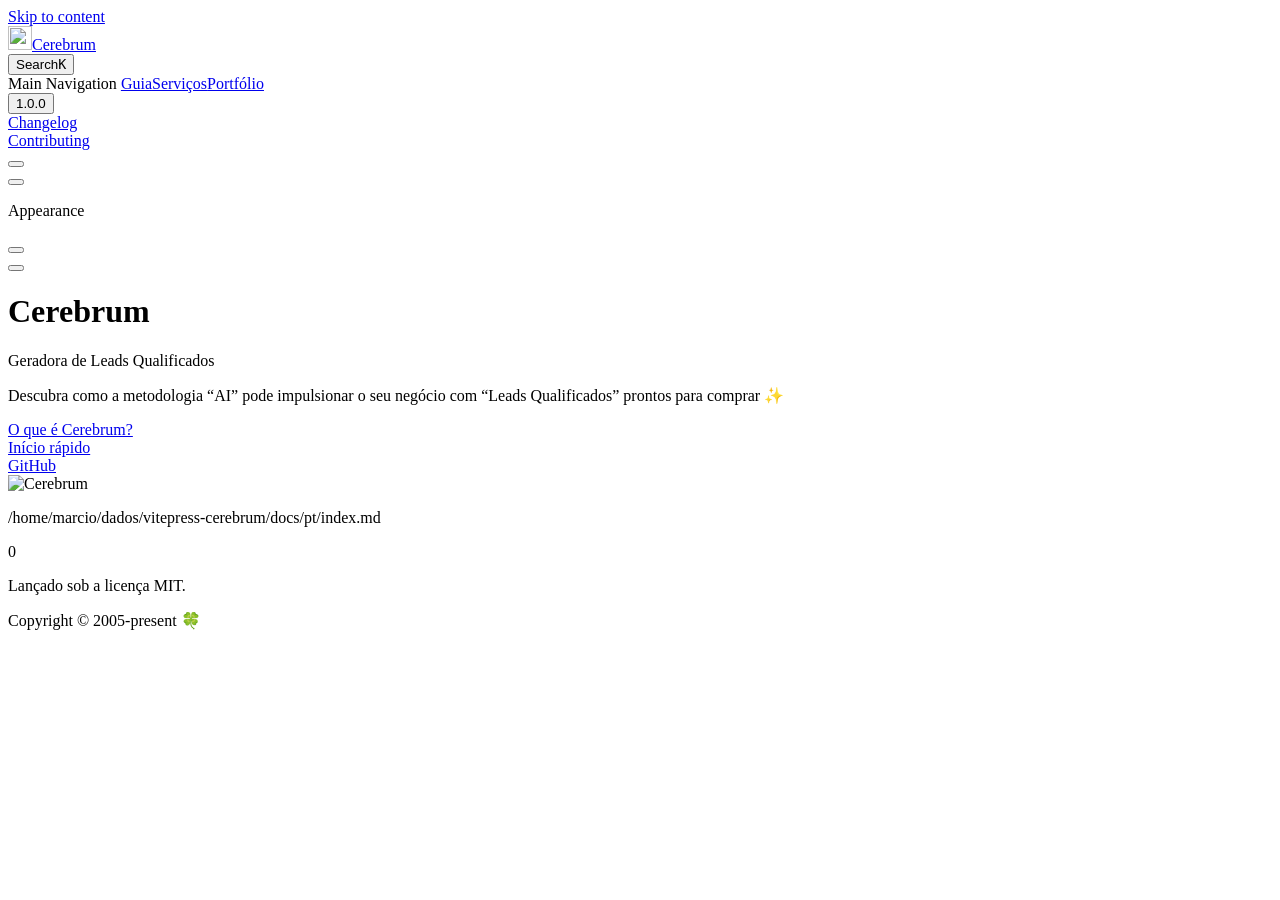
==== commit af879217: "Deploying to gh-pages from @ mozgbrasil/vitepress-cerebrum@cf16ad0a41244b274c193b1a6c9cd733ca870978 " ====
--- a/index.html
+++ b/index.html
@@ -6,14 +6,14 @@
     <title>Cerebrum | Geradora de Leads Qualificados</title>
     <meta name="description" content="Descubra como a metodologia “AI” pode impulsionar o seu negócio com “Leads Qualificados” prontos para comprar ✨">
     <meta name="generator" content="VitePress v1.5.0">
-    <link rel="preload stylesheet" href="./assets/style.CJ2oJeX7.css" as="style">
-    <link rel="preload stylesheet" href="./vp-icons.css" as="style">
-    <script type="module" src="./assets/chunks/metadata.e67f9e78.js"></script>
-    <script type="module" src="./assets/app.CK0g1u3B.js"></script>
-    <link rel="preload" href="./assets/inter-roman-latin.Di8DUHzh.woff2" as="font" type="font/woff2" crossorigin="">
-    <link rel="modulepreload" href="./assets/chunks/theme.DW9KGcVv.js">
-    <link rel="modulepreload" href="./assets/chunks/framework.enqmxEES.js">
-    <link rel="modulepreload" href="./assets/index.md.qjUu0FDB.lean.js">
+    <link rel="preload stylesheet" href="/vitepress-cerebrum/assets/style.B5ngBUHJ.css" as="style">
+    <link rel="preload stylesheet" href="/vitepress-cerebrum/vp-icons.css" as="style">
+    <script type="module" src="/vitepress-cerebrum/assets/chunks/metadata.f478427d.js"></script>
+    <script type="module" src="/vitepress-cerebrum/assets/app.BxQDh216.js"></script>
+    <link rel="preload" href="/vitepress-cerebrum/assets/inter-roman-latin.Di8DUHzh.woff2" as="font" type="font/woff2" crossorigin="">
+    <link rel="modulepreload" href="/vitepress-cerebrum/assets/chunks/theme.CZpOke-Q.js">
+    <link rel="modulepreload" href="/vitepress-cerebrum/assets/chunks/framework.qHAURSzs.js">
+    <link rel="modulepreload" href="/vitepress-cerebrum/assets/index.md.Cj9kbUwU.lean.js">
     <link rel="icon" type="image/svg+xml" href="/logo-mini.svg">
     <link rel="icon" type="image/png" href="/logo-mini.png">
     <meta name="theme-color" content="#5f67ee">
@@ -40,7 +40,7 @@
 }</script>
   </head>
   <body>
-    <div id="app"><div class="Layout" data-v-5d98c3a5><!--[--><!--]--><!--[--><span tabindex="-1" data-v-0f60ec36></span><a href="#VPContent" class="VPSkipLink visually-hidden" data-v-0f60ec36> Skip to content </a><!--]--><!----><header class="VPNav" data-v-5d98c3a5 data-v-ae24b3ad><div class="VPNavBar" data-v-ae24b3ad data-v-6aa21345><div class="wrapper" data-v-6aa21345><div class="container" data-v-6aa21345><div class="title" data-v-6aa21345><div class="VPNavBarTitle" data-v-6aa21345 data-v-1168a8e4><a class="title" href="./" data-v-1168a8e4><!--[--><!--]--><!--[--><img class="VPImage logo" src="./logo-mini.svg" width="24" height="24" alt data-v-8426fc1a><!--]--><span data-v-1168a8e4>Cerebrum</span><!--[--><!--]--></a></div></div><div class="content" data-v-6aa21345><div class="content-body" data-v-6aa21345><!--[--><!--]--><div class="VPNavBarSearch search" data-v-6aa21345><!--[--><!----><div id="local-search"><button type="button" class="DocSearch DocSearch-Button" aria-label="Search"><span class="DocSearch-Button-Container"><span class="vp-icon DocSearch-Search-Icon"></span><span class="DocSearch-Button-Placeholder">Search</span></span><span class="DocSearch-Button-Keys"><kbd class="DocSearch-Button-Key"></kbd><kbd class="DocSearch-Button-Key">K</kbd></span></button></div><!--]--></div><nav aria-labelledby="main-nav-aria-label" class="VPNavBarMenu menu" data-v-6aa21345 data-v-dc692963><span id="main-nav-aria-label" class="visually-hidden" data-v-dc692963> Main Navigation </span><!--[--><!--[--><a class="VPLink link VPNavBarMenuLink" href="./guide/what-is-cerebrum" tabindex="0" data-v-dc692963 data-v-e56f3d57><!--[--><span data-v-e56f3d57>Guia</span><!--]--></a><!--]--><!--[--><a class="VPLink link VPNavBarMenuLink" href="./reference/servicos" tabindex="0" data-v-dc692963 data-v-e56f3d57><!--[--><span data-v-e56f3d57>Serviços</span><!--]--></a><!--]--><!--[--><a class="VPLink link VPNavBarMenuLink" href="./reference/portfolio" tabindex="0" data-v-dc692963 data-v-e56f3d57><!--[--><span data-v-e56f3d57>Portfólio</span><!--]--></a><!--]--><!--[--><div class="VPFlyout VPNavBarMenuGroup" data-v-dc692963 data-v-cf11d7a2><button type="button" class="button" aria-haspopup="true" aria-expanded="false" data-v-cf11d7a2><span class="text" data-v-cf11d7a2><!----><span data-v-cf11d7a2>1.0.0</span><span class="vpi-chevron-down text-icon" data-v-cf11d7a2></span></span></button><div class="menu" data-v-cf11d7a2><div class="VPMenu" data-v-cf11d7a2 data-v-b98bc113><div class="items" data-v-b98bc113><!--[--><!--[--><div class="VPMenuLink" data-v-b98bc113 data-v-35975db6><a class="VPLink link vp-external-link-icon" href="https://github.com/CerebrumAI/vitepress-cerebrum/blob/main/CHANGELOG.md" target="_blank" rel="noreferrer" data-v-35975db6><!--[--><span data-v-35975db6>Changelog</span><!--]--></a></div><!--]--><!--[--><div class="VPMenuLink" data-v-b98bc113 data-v-35975db6><a class="VPLink link vp-external-link-icon" href="https://github.com/CerebrumAI/vitepress-cerebrum/blob/main/.github/contributing.md" target="_blank" rel="noreferrer" data-v-35975db6><!--[--><span data-v-35975db6>Contributing</span><!--]--></a></div><!--]--><!--]--></div><!--[--><!--]--></div></div></div><!--]--><!--]--></nav><!----><div class="VPNavBarAppearance appearance" data-v-6aa21345 data-v-6c893767><button class="VPSwitch VPSwitchAppearance" type="button" role="switch" title aria-checked="false" data-v-6c893767 data-v-5337faa4 data-v-1d5665e3><span class="check" data-v-1d5665e3><span class="icon" data-v-1d5665e3><!--[--><span class="vpi-sun sun" data-v-5337faa4></span><span class="vpi-moon moon" data-v-5337faa4></span><!--]--></span></span></button></div><div class="VPSocialLinks VPNavBarSocialLinks social-links" data-v-6aa21345 data-v-0394ad82 data-v-7bc22406><!--[--><a class="VPSocialLink no-icon" href="https://github.com/CerebrumAI/vitepress-cerebrum" aria-label="github" target="_blank" rel="noopener" data-v-7bc22406 data-v-bd121fe5><span class="vpi-social-github"></span></a><!--]--></div><div class="VPFlyout VPNavBarExtra extra" data-v-6aa21345 data-v-bb2aa2f0 data-v-cf11d7a2><button type="button" class="button" aria-haspopup="true" aria-expanded="false" aria-label="extra navigation" data-v-cf11d7a2><span class="vpi-more-horizontal icon" data-v-cf11d7a2></span></button><div class="menu" data-v-cf11d7a2><div class="VPMenu" data-v-cf11d7a2 data-v-b98bc113><!----><!--[--><!--[--><!----><div class="group" data-v-bb2aa2f0><div class="item appearance" data-v-bb2aa2f0><p class="label" data-v-bb2aa2f0>Appearance</p><div class="appearance-action" data-v-bb2aa2f0><button class="VPSwitch VPSwitchAppearance" type="button" role="switch" title aria-checked="false" data-v-bb2aa2f0 data-v-5337faa4 data-v-1d5665e3><span class="check" data-v-1d5665e3><span class="icon" data-v-1d5665e3><!--[--><span class="vpi-sun sun" data-v-5337faa4></span><span class="vpi-moon moon" data-v-5337faa4></span><!--]--></span></span></button></div></div></div><div class="group" data-v-bb2aa2f0><div class="item social-links" data-v-bb2aa2f0><div class="VPSocialLinks social-links-list" data-v-bb2aa2f0 data-v-7bc22406><!--[--><a class="VPSocialLink no-icon" href="https://github.com/CerebrumAI/vitepress-cerebrum" aria-label="github" target="_blank" rel="noopener" data-v-7bc22406 data-v-bd121fe5><span class="vpi-social-github"></span></a><!--]--></div></div></div><!--]--><!--]--></div></div></div><!--[--><!--]--><button type="button" class="VPNavBarHamburger hamburger" aria-label="mobile navigation" aria-expanded="false" aria-controls="VPNavScreen" data-v-6aa21345 data-v-e5dd9c1c><span class="container" data-v-e5dd9c1c><span class="top" data-v-e5dd9c1c></span><span class="middle" data-v-e5dd9c1c></span><span class="bottom" data-v-e5dd9c1c></span></span></button></div></div></div></div><div class="divider" data-v-6aa21345><div class="divider-line" data-v-6aa21345></div></div></div><!----></header><!----><!----><div class="VPContent is-home" id="VPContent" data-v-5d98c3a5 data-v-1428d186><div class="VPHome" data-v-1428d186 data-v-686f80a6><!--[--><!--]--><div class="VPHero has-image VPHomeHero" data-v-686f80a6 data-v-303bb580><div class="container" data-v-303bb580><div class="main" data-v-303bb580><!--[--><!--]--><!--[--><h1 class="name" data-v-303bb580><span class="clip" data-v-303bb580>Cerebrum</span></h1><p class="text" data-v-303bb580>Geradora de Leads Qualificados</p><p class="tagline" data-v-303bb580>Descubra como a metodologia “AI” pode impulsionar o seu negócio com “Leads Qualificados” prontos para comprar ✨</p><!--]--><!--[--><!--]--><div class="actions" data-v-303bb580><!--[--><div class="action" data-v-303bb580><a class="VPButton medium brand" href="./guide/what-is-cerebrum" data-v-303bb580 data-v-fa7799d5>O que é Cerebrum?</a></div><div class="action" data-v-303bb580><a class="VPButton medium alt" href="./guide/getting-started" data-v-303bb580 data-v-fa7799d5>Início rápido</a></div><div class="action" data-v-303bb580><a class="VPButton medium alt" href="https://github.com/CerebrumAI/vitepress-cerebrum" target="_blank" rel="noreferrer" data-v-303bb580 data-v-fa7799d5>GitHub</a></div><!--]--></div><!--[--><!--]--></div><div class="image" data-v-303bb580><div class="image-container" data-v-303bb580><div class="image-bg" data-v-303bb580></div><!--[--><!--[--><img class="VPImage image-src" src="./logo-large.webp" alt="Cerebrum" data-v-8426fc1a><!--]--><!--]--></div></div></div></div><!--[--><!--]--><!--[--><!--]--><!----><!--[--><!--]--><div class="vp-doc container" style="" data-v-686f80a6 data-v-8e2d4988><!--[--><div style="position:relative;" data-v-686f80a6><div><p>/home/marcio/dados/vitepress-cerebrum/docs/pt/index.md</p><p>0</p></div></div><!--]--></div></div></div><footer class="VPFooter" data-v-5d98c3a5 data-v-e315a0ad><div class="container" data-v-e315a0ad><p class="message" data-v-e315a0ad>Lançado sob a licença MIT.</p><p class="copyright" data-v-e315a0ad>Copyright © 2005-present 🍀</p></div></footer><!--[--><!--]--></div></div>
+    <div id="app"><div class="Layout" data-v-5d98c3a5><!--[--><!--]--><!--[--><span tabindex="-1" data-v-0f60ec36></span><a href="#VPContent" class="VPSkipLink visually-hidden" data-v-0f60ec36> Skip to content </a><!--]--><!----><header class="VPNav" data-v-5d98c3a5 data-v-ae24b3ad><div class="VPNavBar" data-v-ae24b3ad data-v-6aa21345><div class="wrapper" data-v-6aa21345><div class="container" data-v-6aa21345><div class="title" data-v-6aa21345><div class="VPNavBarTitle" data-v-6aa21345 data-v-1168a8e4><a class="title" href="/vitepress-cerebrum/" data-v-1168a8e4><!--[--><!--]--><!--[--><img class="VPImage logo" src="/vitepress-cerebrum/logo-mini.svg" width="24" height="24" alt data-v-8426fc1a><!--]--><span data-v-1168a8e4>Cerebrum</span><!--[--><!--]--></a></div></div><div class="content" data-v-6aa21345><div class="content-body" data-v-6aa21345><!--[--><!--]--><div class="VPNavBarSearch search" data-v-6aa21345><!--[--><!----><div id="local-search"><button type="button" class="DocSearch DocSearch-Button" aria-label="Search"><span class="DocSearch-Button-Container"><span class="vp-icon DocSearch-Search-Icon"></span><span class="DocSearch-Button-Placeholder">Search</span></span><span class="DocSearch-Button-Keys"><kbd class="DocSearch-Button-Key"></kbd><kbd class="DocSearch-Button-Key">K</kbd></span></button></div><!--]--></div><nav aria-labelledby="main-nav-aria-label" class="VPNavBarMenu menu" data-v-6aa21345 data-v-dc692963><span id="main-nav-aria-label" class="visually-hidden" data-v-dc692963> Main Navigation </span><!--[--><!--[--><a class="VPLink link VPNavBarMenuLink" href="/vitepress-cerebrum/guide/what-is-cerebrum" tabindex="0" data-v-dc692963 data-v-e56f3d57><!--[--><span data-v-e56f3d57>Guia</span><!--]--></a><!--]--><!--[--><a class="VPLink link VPNavBarMenuLink" href="/vitepress-cerebrum/reference/servicos" tabindex="0" data-v-dc692963 data-v-e56f3d57><!--[--><span data-v-e56f3d57>Serviços</span><!--]--></a><!--]--><!--[--><a class="VPLink link VPNavBarMenuLink" href="/vitepress-cerebrum/reference/portfolio" tabindex="0" data-v-dc692963 data-v-e56f3d57><!--[--><span data-v-e56f3d57>Portfólio</span><!--]--></a><!--]--><!--[--><div class="VPFlyout VPNavBarMenuGroup" data-v-dc692963 data-v-cf11d7a2><button type="button" class="button" aria-haspopup="true" aria-expanded="false" data-v-cf11d7a2><span class="text" data-v-cf11d7a2><!----><span data-v-cf11d7a2>1.0.0</span><span class="vpi-chevron-down text-icon" data-v-cf11d7a2></span></span></button><div class="menu" data-v-cf11d7a2><div class="VPMenu" data-v-cf11d7a2 data-v-b98bc113><div class="items" data-v-b98bc113><!--[--><!--[--><div class="VPMenuLink" data-v-b98bc113 data-v-35975db6><a class="VPLink link vp-external-link-icon" href="https://github.com/CerebrumAI/vitepress-cerebrum/blob/main/CHANGELOG.md" target="_blank" rel="noreferrer" data-v-35975db6><!--[--><span data-v-35975db6>Changelog</span><!--]--></a></div><!--]--><!--[--><div class="VPMenuLink" data-v-b98bc113 data-v-35975db6><a class="VPLink link vp-external-link-icon" href="https://github.com/CerebrumAI/vitepress-cerebrum/blob/main/.github/contributing.md" target="_blank" rel="noreferrer" data-v-35975db6><!--[--><span data-v-35975db6>Contributing</span><!--]--></a></div><!--]--><!--]--></div><!--[--><!--]--></div></div></div><!--]--><!--]--></nav><!----><div class="VPNavBarAppearance appearance" data-v-6aa21345 data-v-6c893767><button class="VPSwitch VPSwitchAppearance" type="button" role="switch" title aria-checked="false" data-v-6c893767 data-v-5337faa4 data-v-1d5665e3><span class="check" data-v-1d5665e3><span class="icon" data-v-1d5665e3><!--[--><span class="vpi-sun sun" data-v-5337faa4></span><span class="vpi-moon moon" data-v-5337faa4></span><!--]--></span></span></button></div><div class="VPSocialLinks VPNavBarSocialLinks social-links" data-v-6aa21345 data-v-0394ad82 data-v-7bc22406><!--[--><a class="VPSocialLink no-icon" href="https://github.com/CerebrumAI/vitepress-cerebrum" aria-label="github" target="_blank" rel="noopener" data-v-7bc22406 data-v-bd121fe5><span class="vpi-social-github"></span></a><!--]--></div><div class="VPFlyout VPNavBarExtra extra" data-v-6aa21345 data-v-bb2aa2f0 data-v-cf11d7a2><button type="button" class="button" aria-haspopup="true" aria-expanded="false" aria-label="extra navigation" data-v-cf11d7a2><span class="vpi-more-horizontal icon" data-v-cf11d7a2></span></button><div class="menu" data-v-cf11d7a2><div class="VPMenu" data-v-cf11d7a2 data-v-b98bc113><!----><!--[--><!--[--><!----><div class="group" data-v-bb2aa2f0><div class="item appearance" data-v-bb2aa2f0><p class="label" data-v-bb2aa2f0>Appearance</p><div class="appearance-action" data-v-bb2aa2f0><button class="VPSwitch VPSwitchAppearance" type="button" role="switch" title aria-checked="false" data-v-bb2aa2f0 data-v-5337faa4 data-v-1d5665e3><span class="check" data-v-1d5665e3><span class="icon" data-v-1d5665e3><!--[--><span class="vpi-sun sun" data-v-5337faa4></span><span class="vpi-moon moon" data-v-5337faa4></span><!--]--></span></span></button></div></div></div><div class="group" data-v-bb2aa2f0><div class="item social-links" data-v-bb2aa2f0><div class="VPSocialLinks social-links-list" data-v-bb2aa2f0 data-v-7bc22406><!--[--><a class="VPSocialLink no-icon" href="https://github.com/CerebrumAI/vitepress-cerebrum" aria-label="github" target="_blank" rel="noopener" data-v-7bc22406 data-v-bd121fe5><span class="vpi-social-github"></span></a><!--]--></div></div></div><!--]--><!--]--></div></div></div><!--[--><!--]--><button type="button" class="VPNavBarHamburger hamburger" aria-label="mobile navigation" aria-expanded="false" aria-controls="VPNavScreen" data-v-6aa21345 data-v-e5dd9c1c><span class="container" data-v-e5dd9c1c><span class="top" data-v-e5dd9c1c></span><span class="middle" data-v-e5dd9c1c></span><span class="bottom" data-v-e5dd9c1c></span></span></button></div></div></div></div><div class="divider" data-v-6aa21345><div class="divider-line" data-v-6aa21345></div></div></div><!----></header><!----><!----><div class="VPContent is-home" id="VPContent" data-v-5d98c3a5 data-v-1428d186><div class="VPHome" data-v-1428d186 data-v-686f80a6><!--[--><!--]--><div class="VPHero has-image VPHomeHero" data-v-686f80a6 data-v-303bb580><div class="container" data-v-303bb580><div class="main" data-v-303bb580><!--[--><!--]--><!--[--><h1 class="name" data-v-303bb580><span class="clip" data-v-303bb580>Cerebrum</span></h1><p class="text" data-v-303bb580>Geradora de Leads Qualificados</p><p class="tagline" data-v-303bb580>Descubra como a metodologia “AI” pode impulsionar o seu negócio com “Leads Qualificados” prontos para comprar ✨</p><!--]--><!--[--><!--]--><div class="actions" data-v-303bb580><!--[--><div class="action" data-v-303bb580><a class="VPButton medium brand" href="/vitepress-cerebrum/guide/what-is-cerebrum" data-v-303bb580 data-v-fa7799d5>O que é Cerebrum?</a></div><div class="action" data-v-303bb580><a class="VPButton medium alt" href="/vitepress-cerebrum/guide/getting-started" data-v-303bb580 data-v-fa7799d5>Início rápido</a></div><div class="action" data-v-303bb580><a class="VPButton medium alt" href="https://github.com/CerebrumAI/vitepress-cerebrum" target="_blank" rel="noreferrer" data-v-303bb580 data-v-fa7799d5>GitHub</a></div><!--]--></div><!--[--><!--]--></div><div class="image" data-v-303bb580><div class="image-container" data-v-303bb580><div class="image-bg" data-v-303bb580></div><!--[--><!--[--><img class="VPImage image-src" src="/vitepress-cerebrum/logo-large.webp" alt="Cerebrum" data-v-8426fc1a><!--]--><!--]--></div></div></div></div><!--[--><!--]--><!--[--><!--]--><!----><!--[--><!--]--><div class="vp-doc container" style="" data-v-686f80a6 data-v-8e2d4988><!--[--><div style="position:relative;" data-v-686f80a6><div><p>/home/marcio/dados/vitepress-cerebrum/docs/pt/index.md</p><p>0</p></div></div><!--]--></div></div></div><footer class="VPFooter" data-v-5d98c3a5 data-v-e315a0ad><div class="container" data-v-e315a0ad><p class="message" data-v-e315a0ad>Lançado sob a licença MIT.</p><p class="copyright" data-v-e315a0ad>Copyright © 2005-present 🍀</p></div></footer><!--[--><!--]--></div></div>
     
     
   </body>
